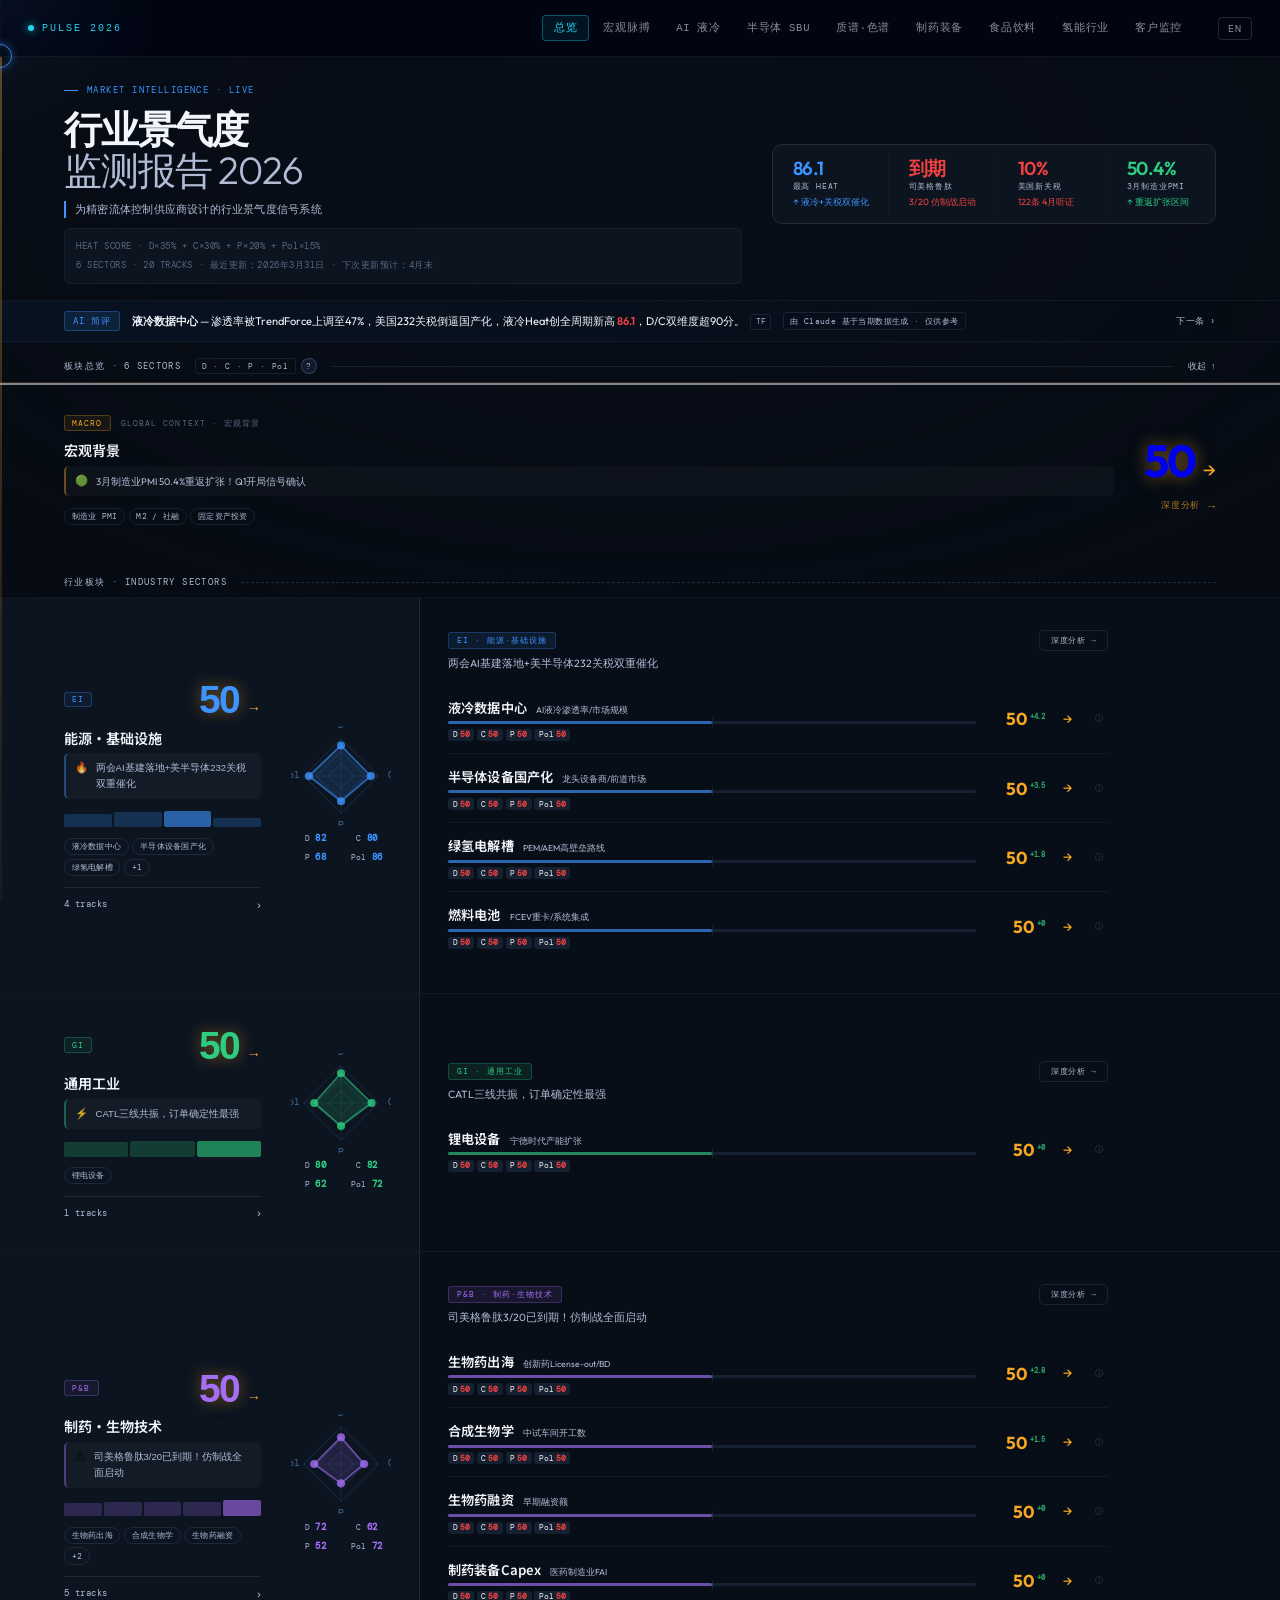
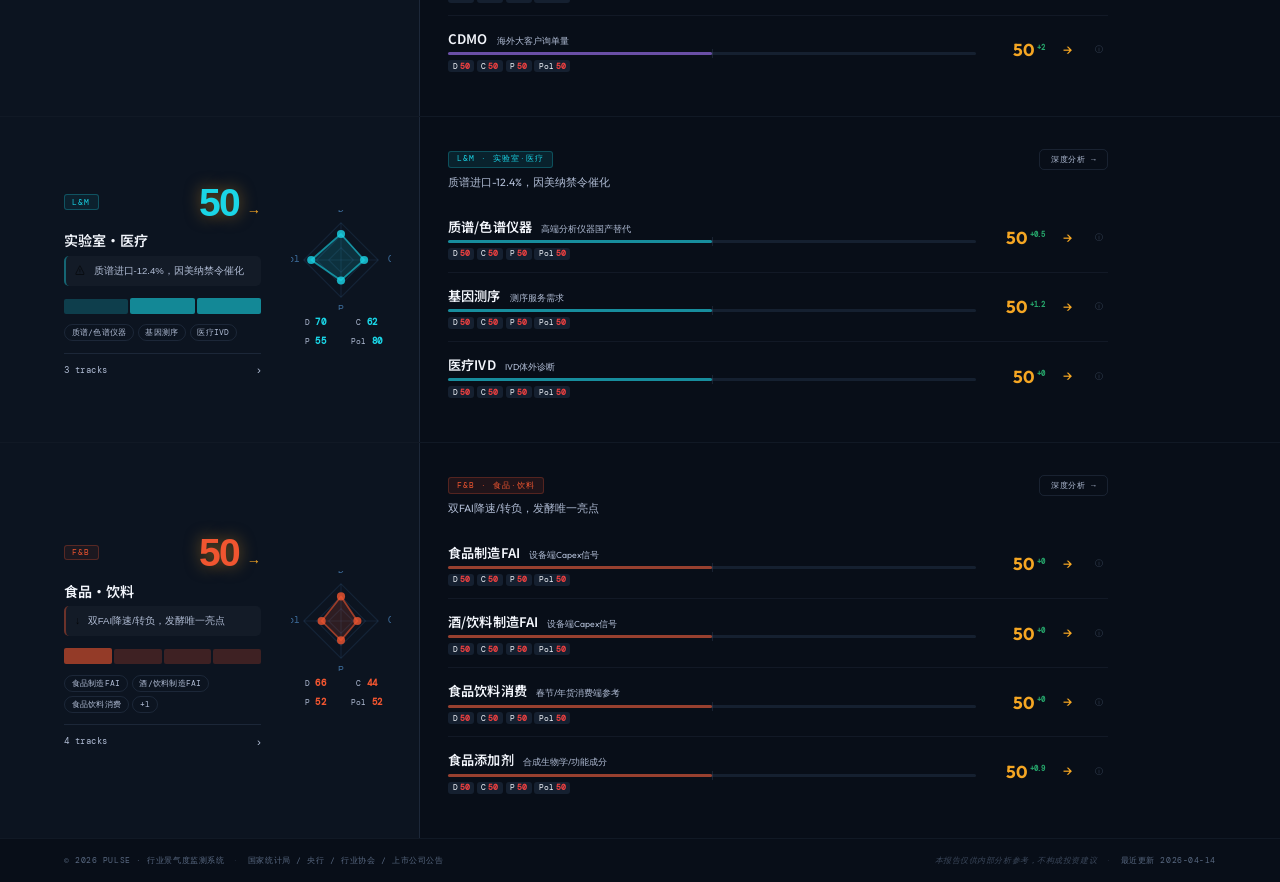
==== index.html @ afd31560 "chore: auto update PULSE 2026-04" ====
<!DOCTYPE html>
<html lang="zh-CN">
<head>
<meta charset="UTF-8">
<meta name="viewport" content="width=device-width, initial-scale=1.0">
<title>PULSE 2026 · 行业景气度监测</title>
<link rel="preconnect" href="https://fonts.googleapis.com">
<link href="https://fonts.googleapis.com/css2?family=Outfit:wght@300;400;500;600;700&family=DM+Mono:wght@300;400;500&family=Noto+Sans+SC:wght@300;400;500&display=swap" rel="stylesheet">
<style>
*,*::before,*::after{box-sizing:border-box;margin:0;padding:0}
html{font-size:15px;scroll-behavior:smooth;-webkit-font-smoothing:antialiased}


:root{
  /* spacing scale — 8px base grid */
  --space-xs:  8px;
  --space-sm:  16px;
  --space-md:  28px;
  --space-lg:  48px;
  --space-xl:  64px;
  --content-w: 1440px;
  --page-px:   64px;     /* 1. global margin: 64px left/right */
  --card-pad:  32px;     /* 3. card internal padding */
  --row-gap:   2px;      /* 2. gap between rows */
  /* backgrounds */
  --bg:#080e18;--bg2:#0c1420;--bg3:#101b2c;--bg4:#152030;--bgm:#0d1524;
  /* borders */
  --l1:rgba(160,200,255,.06);--l2:rgba(160,200,255,.11);--l3:rgba(160,200,255,.22);
  /* text */
  --t1:#f2f5fb;--t2:#b0bcd4;--t3:#586880;
  /* accent */
  --blue:#3d94ff;--bdim:rgba(61,148,255,.12);--bline:rgba(61,148,255,.32);
  /* sectors */
  --macro:#f5a623;--ei:#3d94ff;--gi:#2ecc80;--pb:#a46ef5;--lm:#1ad5e6;--fb:#f05530;
  /* status */
  --up:#2ecc80;--dn:#f04040;--fl:#f5a623;
  --hot:#f04040;--exp:#3d94ff;--neu:#f5a623;--cold:#586880;
}

body{font-family:'Outfit',sans-serif;background:var(--bg);color:var(--t1);min-height:100vh;overflow-x:hidden;padding-top:56px}
body::before{content:'';position:fixed;inset:0;pointer-events:none;z-index:0;
  background:radial-gradient(ellipse 80% 60% at 50% 20%,rgba(14,24,40,.0) 0%,rgba(5,9,16,.55) 100%)}
body::after{content:'';position:fixed;inset:0;pointer-events:none;z-index:0;
  background-image:radial-gradient(circle,rgba(160,200,255,.045) 1px,transparent 1px);
  background-size:32px 32px;
  mask-image:linear-gradient(to bottom,rgba(0,0,0,.45) 0%,transparent 55%)}

/* ── 1. TREND ARROW ANIMATIONS ── */
@keyframes pulse-up{0%,100%{text-shadow:0 0 0 rgba(40,200,122,0);transform:translateY(0)}
  50%{text-shadow:0 0 14px rgba(40,200,122,.7),0 0 28px rgba(40,200,122,.35);transform:translateY(-1.5px)}}
@keyframes pulse-dn{0%,100%{text-shadow:0 0 0 rgba(232,64,64,0)}
  50%{text-shadow:0 0 14px rgba(232,64,64,.8),0 0 28px rgba(232,64,64,.4)}}
@keyframes breathe{0%,100%{opacity:.4;box-shadow:0 0 4px var(--c)}}
.trend-up{animation:pulse-up 2.2s ease-in-out infinite}
.trend-dn{animation:pulse-dn 1.8s ease-in-out infinite}




/* ── HERO ── */
.hero{max-width:var(--content-w);margin:0 auto;padding:var(--space-md) var(--page-px) var(--space-sm);border-bottom:1px solid var(--l1);
  position:relative;z-index:1;display:flex;justify-content:space-between;align-items:center;gap:2rem;flex-wrap:wrap}
.hero>div:first-child{flex:1;min-width:280px}
.hero-eyebrow{font-family:'DM Mono',monospace;font-size:.6rem;letter-spacing:.16em;color:var(--blue);
  text-transform:uppercase;margin-bottom:.85rem;display:flex;align-items:center;gap:9px}
.hero-eyebrow::before{content:'';width:14px;height:1px;background:var(--blue)}
.hero h1{font-size:clamp(1.8rem,3vw,2.6rem);font-weight:600;letter-spacing:-.03em;line-height:1.08;margin-bottom:.65rem}
.hero h1 .dim{color:var(--t2);font-weight:300}
.hero-tagline{font-size:.72rem;color:var(--t2);letter-spacing:.02em;margin-bottom:.7rem;line-height:1.5;border-left:2px solid var(--blue);padding-left:.6rem}
.hero-meta{font-family:'DM Mono',monospace;font-size:.62rem;color:var(--t3);letter-spacing:.06em;line-height:2;
  padding:.55rem .75rem;background:var(--bg2);border:1px solid var(--l1);border-radius:6px;margin-top:.3rem}

/* ── KPI ── */
.kpis{display:flex;gap:1px;background:var(--l1);border:1px solid var(--l2);border-radius:10px;overflow:hidden;flex-shrink:0;align-self:center}
.kpi{padding:.95rem 1.3rem;background:var(--bg2);display:flex;flex-direction:column;gap:.22rem;min-width:108px;transition:background .18s}
.kpi:hover{background:var(--bg3)}
.kpi-v{font-size:1.25rem;font-weight:600;line-height:1;letter-spacing:-.02em}
.kpi-l{font-family:'DM Mono',monospace;font-size:.54rem;letter-spacing:.1em;text-transform:uppercase;color:var(--t2)}
.kpi-d{font-size:.6rem}
.up{color:var(--up)}.dn{color:var(--dn)}.fl{color:var(--fl)}
.hot{color:var(--hot)}.exp{color:var(--exp)}.neu{color:var(--neu)}.cold{color:var(--cold)}

/* Heat number glow – numbers jump off the background */
.bheat.hot,.m-ht.hot{text-shadow:0 0 20px rgba(240,64,64,.6),0 0 40px rgba(240,64,64,.25)}
.bheat.exp,.m-ht.exp{text-shadow:0 0 20px rgba(61,148,255,.6),0 0 40px rgba(61,148,255,.25)}
.bheat.neu,.m-ht.neu{text-shadow:0 0 16px rgba(245,166,35,.5)}
.bheat.cold{text-shadow:none}

/* ── AI BANNER ── */
.ai-banner{max-width:var(--content-w);margin:0 auto;padding:10px var(--page-px);border-bottom:1px solid var(--l1);
  position:relative;z-index:1;display:flex;align-items:center;gap:12px;
  background:linear-gradient(90deg,rgba(45,139,255,.05),transparent)}
.ai-badge{font-family:'DM Mono',monospace;font-size:.58rem;letter-spacing:.1em;text-transform:uppercase;
  padding:.18rem .56rem;border-radius:3px;background:var(--bdim);color:var(--blue);
  border:1px solid var(--bline);white-space:nowrap;flex-shrink:0}
.ai-text{font-size:.74rem;color:var(--t1);line-height:1.7;transition:opacity .35s}
.ai-text strong{color:var(--t1);font-weight:600}
.ai-src{display:inline-flex;font-family:'DM Mono',monospace;font-size:.5rem;color:var(--t2);
  border:1px solid var(--l2);border-radius:3px;padding:.04rem .3rem;margin-left:5px;
  cursor:default;vertical-align:middle;position:relative}
.ai-src:hover::after{content:attr(data-src);position:absolute;bottom:calc(100% + 5px);left:0;
  background:var(--bg4);border:1px solid var(--l2);border-radius:5px;padding:.35rem .55rem;
  font-size:.58rem;color:var(--t2);white-space:nowrap;z-index:20;box-shadow:0 8px 24px rgba(0,0,0,.5)}
.ai-next{margin-left:auto;flex-shrink:0;font-family:'DM Mono',monospace;font-size:.58rem;
  color:var(--t2);background:none;border:none;cursor:pointer;letter-spacing:.06em;text-transform:uppercase;transition:color .15s}
.ai-next:hover{color:var(--t1)}

/* ── SECTION HDR ── */
.shdr{max-width:var(--content-w);margin:0 auto;padding:var(--space-sm) var(--page-px) var(--space-xs);display:flex;align-items:center;gap:14px;position:relative;z-index:1}
.slabel{font-family:'DM Mono',monospace;font-size:.62rem;letter-spacing:.14em;text-transform:uppercase;color:var(--t2);white-space:nowrap}
.sline{flex:1;height:1px;background:var(--l2)}
.scollapse{font-family:'DM Mono',monospace;font-size:.6rem;color:var(--t2);cursor:pointer;white-space:nowrap;background:none;border:none;transition:color .15s}
.scollapse:hover{color:var(--t1)}

/* ── MACRO ENTRY CARD ── */
.macro-entry{
  display:block;
  text-decoration:none;
  position:relative;
  max-width:var(--content-w);
  margin:0 auto;
  border-top:1px solid rgba(240,160,48,.18);
  overflow:hidden;
  transition:background .2s;
}
.macro-entry:hover{background:rgba(245,166,35,.04)}
.macro-entry:hover .macro-entry-arrow{transform:translateX(4px)}

.macro-entry-inner{
  display:flex;
  align-items:center;
  justify-content:space-between;
  gap:2rem;
  padding:var(--card-pad) var(--page-px);
}

.macro-entry-left{flex:1;min-width:0}

.macro-entry-right{
  display:flex;flex-direction:column;align-items:flex-end;gap:1rem;
  flex-shrink:0;
}

.macro-entry-score{
  display:flex;align-items:baseline;gap:.5rem;
}

.macro-entry-cta{
  display:flex;align-items:center;gap:.5rem;
  font-family:'DM Mono',monospace;font-size:.6rem;letter-spacing:.1em;
  text-transform:uppercase;color:rgba(245,166,35,.7);
}
.macro-entry-arrow{
  font-size:.8rem;transition:transform .2s;
}
.macro-zone::before{content:'MACRO · GLOBAL CONTEXT';position:absolute;top:0;left:0;
  font-family:'DM Mono',monospace;font-size:.44rem;letter-spacing:.22em;color:var(--t3);
  padding:.28rem .7rem;background:rgba(240,160,48,.06);border-right:1px solid rgba(240,160,48,.15);
  border-bottom:1px solid rgba(240,160,48,.15);border-bottom-right-radius:5px;z-index:2;text-transform:uppercase}
.macro-zone::after{content:'';position:absolute;top:0;left:0;bottom:0;width:2px;
  background:linear-gradient(to bottom,rgba(240,160,48,.4),rgba(240,160,48,.05));z-index:2}

/* sector-row inside macro-zone uses orange tint for divider */
.macro-zone .sector-row{border-top:none}

.zone-divider{max-width:var(--content-w);margin:0 auto;padding:var(--space-xs) var(--page-px);display:flex;align-items:center;gap:14px;position:relative;z-index:1}
.zone-label{font-family:'DM Mono',monospace;font-size:.58rem;letter-spacing:.16em;text-transform:uppercase;color:var(--t2);white-space:nowrap}
.zone-dash{flex:1;border-top:1px dashed rgba(100,180,255,.2)}

/* ── BCARD ── */
.bcard{background:var(--bg2);padding:1.5rem 1.6rem 1.3rem;cursor:pointer;border:none;text-align:left;width:100%;
  position:relative;overflow:hidden;transition:background .2s}
.bcard:hover{background:var(--bg3)}.bcard.on{background:var(--bg3)}
.bcard-bar{position:absolute;top:0;left:0;right:0;height:1.5px;background:var(--c,#fff);
  transform:scaleX(0);transform-origin:left;transition:transform .38s cubic-bezier(.16,1,.3,1);opacity:.65}
.bcard:hover .bcard-bar,.bcard.on .bcard-bar{transform:scaleX(1)}

/* MACRO card full-width layout */
/* ── GRID ── */
.bgrid-5{display:grid;grid-template-columns:1fr;gap:2px;background:var(--bg)}
@media(max-width:580px){.sector-rows,.macro-zone{display:none}}

/* regular card – horizontal for vertical list */
.bcard-body{display:grid;grid-template-columns:1fr auto;gap:2rem;align-items:center}
.bcard-left{min-width:0}
.bcard-right{flex-shrink:0;display:flex;flex-direction:column;align-items:center;gap:4px}

.bcard-top{display:flex;align-items:center;gap:1rem;margin-bottom:.65rem}
.bbadge{font-family:'DM Mono',monospace;font-size:.5rem;letter-spacing:.14em;text-transform:uppercase;
  padding:.16rem .48rem;border-radius:3px;color:var(--c);
  border:1px solid color-mix(in srgb,var(--c) 28%,transparent);background:color-mix(in srgb,var(--c) 7%,transparent)}
.bheat-wrap{display:flex;align-items:baseline;gap:.5rem;margin-left:auto}
.bheat{font-size:2.6rem;font-weight:700;letter-spacing:-.04em;line-height:1;color:var(--c)}
.btrend{font-size:1.1rem;line-height:1;display:inline-block}

.bname{font-family:"Noto Sans SC",sans-serif;font-size:.94rem;font-weight:600;margin-bottom:.32rem;line-height:1.4;color:var(--t1)}

/* ── 3. INSIGHT PHRASE ── */
.bsum{font-size:.64rem;line-height:1.7;margin-bottom:.8rem;
  display:flex;align-items:flex-start;gap:.5rem;
  background:rgba(255,255,255,.03);border-radius:5px;
  padding:.45rem .6rem;border-left:2px solid color-mix(in srgb,var(--c) 40%,transparent)}
.bsum-icon{font-size:.7rem;flex-shrink:0;line-height:1.5;opacity:.8}
.bsum-text{color:var(--t2);flex:1}
.bsum-text em{font-style:normal;color:var(--t1);font-weight:500}

/* ── 4. SPARKLINE with breathe ── */
.bspark{display:flex;align-items:flex-end;gap:2px;height:16px;margin-bottom:.7rem}
.bbar{flex:1;border-radius:2px;min-height:3px;background:color-mix(in srgb,var(--c) 22%,transparent);transition:background .2s}
.bcard:hover .bbar,.bcard.on .bbar{background:color-mix(in srgb,var(--c) 36%,transparent)}
.bbar.pk{background:color-mix(in srgb,var(--c) 60%,transparent)!important}
.bbar.breathe{animation:breathe 2s ease-in-out infinite}

.btags{display:flex;flex-wrap:wrap;gap:.25rem;margin-bottom:.75rem}
.btag{font-family:'DM Mono',monospace;font-size:.56rem;padding:.14rem .44rem;
  border:1px solid var(--l2);border-radius:100px;color:var(--t2);letter-spacing:.03em;transition:all .15s}
.bcard:hover .btag,.bcard.on .btag{border-color:color-mix(in srgb,var(--c) 35%,transparent);color:var(--t1)}
.bfoot{display:flex;justify-content:space-between;align-items:center;padding-top:.65rem;border-top:1px solid var(--l2)}
.bcount{font-family:'DM Mono',monospace;font-size:.6rem;color:var(--t2);letter-spacing:.05em}
.bchev{font-size:.78rem;color:var(--t2);transition:all .22s}
.bcard:hover .bchev{color:var(--c);transform:translateX(3px)}.bcard.on .bchev{color:var(--c);transform:rotate(90deg)}

/* ── RADAR ── */
.radar-wrap{width:100px;height:100px;flex-shrink:0;position:relative}
.radar-labels{display:grid;grid-template-columns:1fr 1fr;gap:3px;width:100px}
.radar-lbl{font-family:'DM Mono',monospace;font-size:.56rem;text-align:center;color:var(--t2);letter-spacing:.03em;padding:.14rem 0;transition:color .15s}
.radar-lbl span{color:var(--c);font-weight:600;font-size:.6rem}
/* 2. hover tooltip */
.radar-tip{position:absolute;top:50%;left:50%;transform:translate(-50%,-50%);
  text-align:center;pointer-events:none;opacity:0;transition:opacity .15s;z-index:10}
.radar-tip-val{font-family:'DM Mono',monospace;font-size:.95rem;font-weight:600;line-height:1;color:var(--t1)}
.radar-tip-lbl{font-family:'DM Mono',monospace;font-size:.44rem;letter-spacing:.1em;color:var(--t3);margin-top:.1rem;text-transform:uppercase}
.radar-tip-rank{font-size:.44rem;color:var(--t3);margin-top:.08rem}

/* ── PER-ROW LAYOUT ── */
.sector-rows{
  position:relative;z-index:1;
  border-top:1px solid var(--l1);
}

.sector-row{
  display:grid;
  grid-template-columns:420px 1fr;
  border-bottom:1px solid var(--l1);
  max-width:var(--content-w);
  margin:0 auto;
}
.sector-row:last-child{border-bottom:none}

/* left: the board card */
.sr-card{
  border-right:1px solid var(--l2);
  background:var(--bg2);
  transition:background .2s;
}
.sr-card:hover{background:var(--bg3)}
.sr-card .bcard{height:100%;background:transparent;padding:var(--card-pad) var(--space-md) var(--card-pad) var(--page-px)}

/* right: track list, always visible */
.sr-tracks{
  background:var(--bg);
  padding:var(--card-pad) var(--page-px) var(--card-pad) var(--space-md);
  display:flex;
  flex-direction:column;
  justify-content:center;
}
.sr-tracks-inner{
  max-width:660px;
}

/* header */
.tp-hdr{display:flex;align-items:center;gap:10px;margin-bottom:.35rem}
.tp-badge{font-family:'DM Mono',monospace;font-size:.5rem;letter-spacing:.14em;
  text-transform:uppercase;padding:.18rem .52rem;border-radius:3px}
.tp-link{margin-left:auto;font-family:'DM Mono',monospace;font-size:.53rem;
  letter-spacing:.08em;text-transform:uppercase;text-decoration:none;
  padding:.26rem .7rem;border-radius:5px;border:1px solid var(--l2);
  color:var(--t2);transition:all .18s;white-space:nowrap}
.tp-link:hover{border-color:var(--bline);color:var(--blue);background:var(--bdim)}
.tp-title{font-size:.7rem;color:var(--t2);margin-bottom:.85rem;line-height:1.5}

/* track rows — balanced spacing */
.trows{display:flex;flex-direction:column}

.trow{
  display:grid;
  grid-template-columns:1fr 56px 22px 18px;
  align-items:center;
  gap:.8rem;
  padding:.8rem 0;          /* 2. more vertical breathing room */
  border-bottom:1px solid var(--l1);
  cursor:pointer;
  transition:all .15s;
}
.trow:last-child{border-bottom:none}
.trow:hover{background:rgba(255,255,255,.04);
  padding-left:.6rem;padding-right:.6rem;margin:0 -.6rem;border-radius:5px}

/* name line — 4. line-height */
.tr-name-row{display:flex;align-items:baseline;gap:.6rem;margin-bottom:.22rem}
.tr-n{font-family:'Noto Sans SC',sans-serif;font-size:.88rem;font-weight:600;
  color:var(--t1);line-height:1.6;letter-spacing:.01em}
.tr-s{font-size:.58rem;color:var(--t2);line-height:1.6}

/* bar */
.tr-bw{position:relative;height:3px;background:var(--bg4);border-radius:2px;margin-bottom:.32rem;margin-top:.1rem}
.tr-b50{position:absolute;left:50%;top:-3px;bottom:-3px;width:1px;background:var(--l2)}
.tr-b{height:100%;border-radius:2px;transition:width .6s cubic-bezier(.16,1,.3,1)}

/* 5. score chips — higher contrast */
.tr-scs{display:flex;gap:.18rem}
.tr-sc{font-family:'DM Mono',monospace;font-size:.5rem;padding:.1rem .3rem;
  border-radius:3px;background:var(--bg4);display:inline-flex;gap:.14rem}
.tr-sc b{font-weight:700;color:rgba(255,255,255,.85)}  /* boosted from dim to 85% white */
.h b{color:var(--up)}.m b{color:var(--fl)}.l b{color:var(--dn)}

.tr-hv{font-size:1.15rem;font-weight:700;letter-spacing:-.03em;text-align:right}
.tr-tr{font-size:.88rem;text-align:center}

.src-inline{display:inline-flex;font-family:'DM Mono',monospace;font-size:.45rem;color:var(--t3);
  border:1px solid var(--l1);border-radius:3px;padding:.04rem .28rem;margin-left:4px;
  cursor:default;vertical-align:middle}

@media(max-width:900px){
  .sector-row{grid-template-columns:1fr}
  .sr-tracks{border-top:1px solid var(--l2)}
}
@media(max-width:580px){.sector-rows,.macro-zone .sector-row{display:none}}

/* ── MODAL ── */
.overlay{position:fixed;inset:0;z-index:2000;background:rgba(4,10,20,.82);backdrop-filter:blur(14px);
  display:flex;align-items:center;justify-content:center;padding:1.5rem;opacity:0;pointer-events:none;transition:opacity .22s}
.overlay.open{opacity:1;pointer-events:all}
.modal{background:var(--bgm);width:100%;max-width:640px;max-height:88vh;overflow-y:auto;
  border:1px solid var(--l2);border-radius:14px;box-shadow:0 40px 110px rgba(0,0,0,.7);
  transform:translateY(16px) scale(.98);transition:transform .25s cubic-bezier(.16,1,.3,1);position:relative}
.overlay.open .modal{transform:none}
.modal::-webkit-scrollbar{width:4px}.modal::-webkit-scrollbar-thumb{background:var(--l2);border-radius:2px}
.m-acc{height:2px;border-radius:14px 14px 0 0}
.m-hd{padding:1.5rem 1.7rem 1.2rem;display:flex;justify-content:space-between;align-items:flex-start;border-bottom:1px solid var(--l1)}
.mhl{flex:1}
.m-bg{font-family:'DM Mono',monospace;font-size:.5rem;letter-spacing:.14em;text-transform:uppercase;margin-bottom:.35rem;display:inline-block;padding:.14rem .44rem;border-radius:3px}
.m-tt{font-size:1.2rem;font-weight:600;letter-spacing:-.02em;margin-bottom:.18rem}
.m-sb{font-size:.6rem;color:var(--t3)}
.mhr{text-align:right;flex-shrink:0;padding-left:1rem}
.m-ht{font-size:2.6rem;font-weight:700;letter-spacing:-.04em;line-height:1}
.m-tr{font-size:1rem;margin-top:.05rem}
.mcl{position:absolute;top:1rem;right:1rem;width:26px;height:26px;border-radius:50%;display:flex;align-items:center;justify-content:center;cursor:pointer;color:var(--t3);background:var(--bg4);border:1px solid var(--l2);font-size:.7rem;transition:all .15s}
.mcl:hover{color:var(--t1);border-color:var(--l3)}
.mbody{padding:1.5rem 1.7rem}
.m-scs{display:grid;grid-template-columns:repeat(4,1fr);gap:1px;background:var(--l1);border:1px solid var(--l2);border-radius:9px;overflow:hidden;margin-bottom:1.4rem}
.msc{background:var(--bg4);padding:.78rem .88rem;display:flex;flex-direction:column;gap:.18rem}
.msc-l{font-family:'DM Mono',monospace;font-size:.46rem;letter-spacing:.13em;text-transform:uppercase;color:var(--t3)}
.msc-v{font-size:1.45rem;font-weight:700;letter-spacing:-.03em;line-height:1}
.msc-w{font-family:'DM Mono',monospace;font-size:.46rem;color:var(--t3)}
.msc-b{height:2px;background:var(--l1);border-radius:1px;margin-top:.24rem}
.msc-f{height:100%;border-radius:1px}
.msec{margin-bottom:1.2rem}
.msecl{font-family:'DM Mono',monospace;font-size:.49rem;letter-spacing:.16em;text-transform:uppercase;color:var(--t3);margin-bottom:.52rem;display:flex;align-items:center;gap:.6rem}
.msecl::after{content:'';flex:1;height:1px;background:var(--l1)}
.mdl{display:flex;flex-direction:column;gap:.36rem}
.mdi{font-size:.64rem;color:var(--t2);line-height:1.72;display:flex;gap:.48rem}
.mdi::before{content:'—';color:var(--t3);flex-shrink:0}
.mtw{font-family:'Noto Sans SC',sans-serif;font-size:.72rem;font-weight:400;line-height:1.95;color:var(--t2)}
.msrcs{display:flex;flex-wrap:wrap;gap:.26rem}
.mstag{font-family:'DM Mono',monospace;font-size:.5rem;padding:.11rem .4rem;background:var(--bg);border:1px solid var(--l1);border-radius:100px;color:var(--t3)}
.mact{background:var(--bg4);border:1px solid var(--l2);border-radius:8px;padding:.88rem 1.1rem;display:flex;gap:.82rem;align-items:flex-start;margin-top:1.2rem}
.mact-l{font-family:'DM Mono',monospace;font-size:.48rem;letter-spacing:.14em;text-transform:uppercase;color:var(--t3);flex-shrink:0;padding-top:.13rem}
.mact-t{font-family:'Noto Sans SC',sans-serif;font-size:.75rem;font-weight:500;color:var(--t1)}

/* ── SOURCE PANEL ── */
.spanel{position:fixed;right:0;top:52px;bottom:0;width:310px;z-index:900;
  background:rgba(7,16,26,.97);border-left:1px solid var(--l2);
  transform:translateX(100%);transition:transform .3s cubic-bezier(.16,1,.3,1);overflow-y:auto;backdrop-filter:blur(18px)}
.spanel.open{transform:none}
.spanel::-webkit-scrollbar{width:3px}.spanel::-webkit-scrollbar-thumb{background:var(--l2)}
.sphd{padding:1.2rem 1.5rem;border-bottom:1px solid var(--l1);position:sticky;top:0;background:rgba(7,16,26,.97)}
.spttl{font-size:.88rem;font-weight:600;margin-bottom:.18rem}
.spsub{font-family:'DM Mono',monospace;font-size:.54rem;color:var(--t3);letter-spacing:.08em}
.spcl{position:absolute;top:.9rem;right:.9rem;width:25px;height:25px;border-radius:50%;display:flex;align-items:center;justify-content:center;cursor:pointer;background:var(--bg4);border:1px solid var(--l2);font-size:.66rem;color:var(--t3);transition:all .15s}
.spcl:hover{color:var(--t1)}
.spitems{padding:.85rem 1.5rem}
.spit{padding:.78rem 0;border-bottom:1px solid var(--l1)}.spit:last-child{border-bottom:none}
.spn{font-size:.7rem;font-weight:500;margin-bottom:.25rem}
.spd{font-size:.58rem;color:var(--t3);line-height:1.65;margin-bottom:.36rem}
.sptags{display:flex;flex-wrap:wrap;gap:.22rem}
.sptag{font-family:'DM Mono',monospace;font-size:.48rem;padding:.1rem .34rem;background:var(--bg4);border:1px solid var(--l1);border-radius:100px;color:var(--t3)}

footer{border-top:1px solid var(--l1);padding:var(--space-sm) var(--page-px);display:flex;justify-content:space-between;align-items:center;flex-wrap:wrap;gap:.5rem;
  font-family:'DM Mono',monospace;font-size:.53rem;color:var(--t3);letter-spacing:.07em;
  max-width:var(--content-w);margin:0 auto;position:relative;z-index:1}
.footer-left{display:flex;align-items:center;gap:.6rem;flex-wrap:wrap}
.footer-right{display:flex;align-items:center;gap:.6rem;flex-wrap:wrap}
.footer-divider{opacity:.4}
.footer-disclaimer{color:var(--t3);opacity:.65;font-style:italic}

/* Track delta (MoM change) */
.tr-delta{font-size:.45rem;font-family:'DM Mono',monospace;margin-left:.25rem;opacity:.8;vertical-align:super}
.tr-delta.up{color:var(--up)}.tr-delta.dn{color:var(--dn)}

/* ── NEW ADDITIONS ── */
/* Hero tagline */
/* hero-tagline defined in hero block above */

/* AI gen note */
.ai-gen-note{font-family:'DM Mono',monospace;font-size:.52rem;color:var(--t2);letter-spacing:.05em;white-space:nowrap;padding:.14rem .4rem;border:1px solid var(--l2);border-radius:3px;flex-shrink:0}

/* Heat formula tooltip */
.heat-formula-tip{position:relative;display:flex;align-items:center;gap:.3rem;cursor:help;flex-shrink:0}
.formula-badge{font-family:'DM Mono',monospace;font-size:.54rem;letter-spacing:.1em;color:var(--t2);border:1px solid var(--l2);border-radius:3px;padding:.1rem .4rem}
.formula-hint{width:16px;height:16px;border-radius:50%;background:var(--bg3);border:1px solid var(--l3);display:flex;align-items:center;justify-content:center;font-size:.52rem;color:var(--t2);font-family:'DM Mono',monospace}
.heat-formula-tip::after{content:'D = 需求景气度 Demand (×35%)\\A C = 资本开支/产能 Capex (×30%)\\A P = 价格信号 Price (×20%)\\A Pol = 政策支持 Policy (×15%)';
  position:absolute;top:calc(100% + 6px);left:0;white-space:pre;
  background:var(--bg4);border:1px solid var(--l2);border-radius:7px;padding:.55rem .75rem;
  font-family:'DM Mono',monospace;font-size:.52rem;color:var(--t2);line-height:1.9;
  z-index:50;box-shadow:0 8px 28px rgba(0,0,0,.55);pointer-events:none;
  opacity:0;transform:translateY(-4px);transition:opacity .15s,transform .15s}
.heat-formula-tip:hover::after{opacity:1;transform:none}

/* Track source icon */
.tr-src-ico{position:relative;font-family:'DM Mono',monospace;font-size:.52rem;color:var(--t3);cursor:help;text-align:center;opacity:.6;transition:opacity .15s}
.tr-src-ico:hover{opacity:1}
.tr-src-tip{position:absolute;right:0;top:calc(100% + 4px);white-space:nowrap;
  background:var(--bg4);border:1px solid var(--l2);border-radius:5px;padding:.3rem .55rem;
  font-family:'DM Mono',monospace;font-size:.48rem;color:var(--t2);
  z-index:30;box-shadow:0 6px 20px rgba(0,0,0,.5);
  opacity:0;pointer-events:none;transform:translateY(-3px);transition:opacity .15s,transform .15s}
.tr-src-ico:hover .tr-src-tip{opacity:1;transform:none}

@keyframes rise{from{opacity:0;transform:translateY(10px)}to{opacity:1;transform:none}}
.rise{animation:rise .46s cubic-bezier(.16,1,.3,1) both}
::-webkit-scrollbar{width:5px}::-webkit-scrollbar-track{background:transparent}
::-webkit-scrollbar-thumb{background:var(--l2);border-radius:3px}
/* ═══ NAV — unified semiconductor style ═══ */
#site-nav {
  position: fixed; top: 0; left: 0; right: 0; z-index: 10000;
  background: rgba(2,5,18,.94);
  backdrop-filter: blur(24px) saturate(160%);
  -webkit-backdrop-filter: blur(24px) saturate(160%);
  border-bottom: 1px solid rgba(255,255,255,.06);
}
.nav-inner {
  max-width: 1400px; margin: 0 auto;
  padding: 0 28px;
  display: flex; align-items: center; height: 56px;
  gap: 16px;
}
.nav-brand {
  font-family: var(--mono, 'IBM Plex Mono', monospace); font-size: 10px; letter-spacing: .2em;
  color: var(--nav-accent, #22d3ee); flex-shrink: 0;
  display: flex; align-items: center; gap: 8px;
}
.nav-brand::before {
  content: ''; width: 6px; height: 6px; border-radius: 50%;
  background: var(--nav-accent, #22d3ee);
  box-shadow: 0 0 8px var(--nav-accent, #22d3ee);
  animation: dotPulse 2.2s ease-in-out infinite;
}
@keyframes dotPulse { 0%,100%{box-shadow:0 0 0 0 rgba(34,211,238,.55)} 50%{box-shadow:0 0 0 5px rgba(34,211,238,0)} }
.nav-links { display: flex; gap: 2px; margin-left: auto; flex-wrap: wrap; }
.nav-link {
  padding: 5px 11px;
  font-size: 10.5px; font-family: var(--mono, 'IBM Plex Mono', monospace); letter-spacing: .07em;
  color: rgba(255,255,255,.55); text-decoration: none;
  border: 1px solid transparent; border-radius: 4px;
  transition: all .2s ease; white-space: nowrap;
}
.nav-link:hover { color: rgba(255,255,255,.95); border-color: rgba(255,255,255,.1); background: rgba(255,255,255,.04); }
.nav-link.active { color: var(--nav-accent, #22d3ee); border-color: rgba(34,211,238,.35); background: rgba(34,211,238,.08); }
#nav-progress {
  position: absolute; bottom: 0; left: 0; height: 1px;
  background: linear-gradient(90deg, var(--nav-accent, #22d3ee), transparent);
  width: 0; transition: width .1s linear;}
#lang-toggle {
  flex-shrink: 0; margin-left: 8px;
  font-family: 'DM Mono', monospace; font-size: 10px; letter-spacing: .1em;
  color: rgba(255,255,255,.55); background: none;
  border: 1px solid rgba(255,255,255,.14); border-radius: 4px;
  padding: 4px 9px; cursor: pointer; transition: all .2s; white-space: nowrap;
}
#lang-toggle:hover { color: var(--nav-accent, #22d3ee); border-color: rgba(34,211,238,.4); background: rgba(34,211,238,.07); }
#cursor-glow{position:fixed;pointer-events:none;z-index:99999;width:320px;height:320px;border-radius:50%;transform:translate(-50%,-50%);background:radial-gradient(circle,rgba(61,148,255,.07) 0%,rgba(61,148,255,.03) 30%,transparent 70%);transition:opacity .3s ease;mix-blend-mode:screen}
#cursor-dot{position:fixed;pointer-events:none;z-index:100000;width:24px;height:24px;border-radius:50%;background:transparent;border:1.5px solid rgba(61,148,255,.85);transform:translate(-50%,-50%);box-shadow:0 0 8px rgba(61,148,255,.45),inset 0 0 6px rgba(61,148,255,.2);transition:width .2s ease,height .2s ease,border-color .2s,box-shadow .2s}
body:has(a:hover) #cursor-dot,body:has(button:hover) #cursor-dot,body:has([onclick]:hover) #cursor-dot{width:36px;height:36px;border-color:rgba(255,215,0,.9);box-shadow:0 0 16px rgba(255,215,0,.4),inset 0 0 10px rgba(255,215,0,.08)}
@media(pointer:coarse){#cursor-glow,#cursor-dot{display:none}}

</style>
</head>
<body>
<div id="cursor-glow"></div>
<div id="cursor-dot"></div>

<!-- NAV -->
<nav id="site-nav">
  <div class="nav-inner">
    <div class="nav-brand">PULSE 2026</div>
    <div class="nav-links">
      <a href="index.html" class="nav-link active" data-i18n="nav.overview">总览</a>
      <a href="macro.html" class="nav-link" data-i18n="nav.macro">宏观脉搏</a>
      <a href="liquid.html" class="nav-link" data-i18n="nav.liquid">AI 液冷</a>
      <a href="semiconductor.html" class="nav-link" data-i18n="nav.semi">半导体 SBU</a>
      <a href="mscc.html" class="nav-link" data-i18n="nav.mscc">质谱·色谱</a>
      <a href="pharma.html" class="nav-link" data-i18n="nav.pharma">制药装备</a>
      <a href="food.html" class="nav-link" data-i18n="nav.food">食品饮料</a>
      <a href="hydrogen.html" class="nav-link" data-i18n="nav.hydrogen">氢能行业</a>
      <a href="customers.html" class="nav-link" data-i18n="nav.customers">客户监控</a>
    </div>
    <button id="lang-toggle" onclick="toggleLang()">EN</button>
    <div id="nav-progress"></div>
  </div>
</nav>


<div class="hero rise">
  <div>
    <div class="hero-eyebrow">MARKET INTELLIGENCE · LIVE</div>
    <h1 data-i18n="hero.title">行业景气度<br><span class="dim">监测报告 2026</span></h1>
    <div class="hero-tagline" data-i18n="hero.tagline">为精密流体控制供应商设计的行业景气度信号系统</div>
    <div class="hero-meta" data-i18n="hero.meta">HEAT SCORE · D×35% + C×30% + P×20% + Pol×15%<br>6 SECTORS · 20 TRACKS · 最近更新：2026年3月31日 · 下次更新预计：4月末</div>
  </div>
  <div class="kpis" id="hkpis"></div>
</div>

<div class="ai-banner rise" style="animation-delay:.06s">
  <span class="ai-badge" data-i18n="ai.badge">AI 简评</span>
  <div class="ai-text" id="ai-text"></div>
  <span class="ai-gen-note" data-i18n="ai.note">由 Claude 基于当期数据生成 · 仅供参考</span>
  <button class="ai-next" onclick="nextInsight()" data-i18n="ai.next">下一条 ›</button>
</div>

<div class="shdr">
  <span class="slabel" data-i18n="shdr.label">板块总览 · 6 Sectors</span>
  <div class="heat-formula-tip" title="D=需求景气度 Demand · C=资本开支/产能 Capex · P=价格信号 Price · Pol=政策支持 Policy">
    <span class="formula-badge">D · C · P · Pol</span>
    <span class="formula-hint">?</span>
  </div>
  <div class="sline"></div>
  <button class="scollapse" onclick="collapseAll()" data-i18n="shdr.collapse">收起 ↑</button>
</div>

<!-- 5. MACRO special zone -->
<div class="macro-zone" id="macro-zone"></div>

<!-- zone divider -->
<div class="zone-divider">
  <span class="zone-label" data-i18n="zone.industry">行业板块 · Industry Sectors</span>
  <div class="zone-dash"></div>
</div>

<div class="sector-rows" id="sector-rows"></div>

<div class="overlay" id="overlay" onclick="maybeClose(event)">
  <div class="modal">
    <button class="mcl" onclick="closeModal()">✕</button>
    <div class="m-acc" id="macc"></div>
    <div class="m-hd">
      <div class="mhl">
        <div class="m-bg" id="mbg"></div>
        <div class="m-tt" id="mtt"></div>
        <div class="m-sb" id="msb"></div>
      </div>
      <div class="mhr">
        <div class="m-ht" id="mht"></div>
        <div class="m-tr" id="mtr"></div>
      </div>
    </div>
    <div class="mbody">
      <div class="m-scs" id="mscs"></div>
      <div class="msec"><div class="msecl" data-i18n="modal.data">核心数据</div><div class="mdl" id="mdl"></div></div>
      <div class="msec"><div class="msecl" data-i18n="modal.findings">关键结论</div><p class="mtw" id="mtw"></p></div>
      <div class="msec"><div class="msecl" data-i18n="modal.sources">数据来源</div><div class="msrcs" id="msrcs"></div></div>
      <div class="mact"><span class="mact-l" data-i18n="modal.action">行动</span><span class="mact-t" id="mact"></span></div>
    </div>
  </div>
</div>

<div class="spanel" id="spanel">
  <div class="sphd">
    <div class="spttl" data-i18n="src.title">数据溯源</div>
    <div class="spsub" data-i18n="src.sub">Data Provenance · 8 核心来源</div>
    <div class="spcl" onclick="toggleSrc()">✕</div>
  </div>
  <div class="spitems" id="spitems"></div>
</div>

<footer>
  <div class="footer-left">
    <span data-i18n="footer.copy">© 2026 PULSE · 行业景气度监测系统</span>
    <span class="footer-divider">·</span>
    <span data-i18n="footer.sources">国家统计局 / 央行 / 行业协会 / 上市公司公告</span>
  </div>
  <div class="footer-right">
    <span class="footer-disclaimer" data-i18n="footer.disclaimer">本报告仅供内部分析参考，不构成投资建议</span>
    <span class="footer-divider">·</span>
    <span data-i18n="footer.updated">最近更新 2026-04-14</span>
  </div>
</footer>

<script>
const CV={Macro:'--macro',EI:'--ei',GI:'--gi','P&B':'--pb','L&M':'--lm','F&B':'--fb'};
const cc=b=>`var(${CV[b]})`;
// All sector ranks by heat for radar tooltip
const HEAT_RANK={};

const BM={
  Macro:{n:'宏观背景',    heat:50.0,tr:'fl', D:50,C:44,P:56,Pol:62,
    sum:'3月制造业PMI 50.4%重返扩张！Q1开局信号确认',
    sumAlert:'🟢',href:'macro.html',tracks:['m1','m2','m3'],sparks:[48,50,53],hotIdx:2,
    insight:'<strong>宏观背景</strong> — 3月制造业PMI 50.4%，重返扩张区间；生产52.6%、新订单51.8%，中小企业同步改善。FAI+1.8%转正叠加PMI确认，Q1开局信号转强。<span class="ai-src" data-src="国家统计局 · 2026-03-31">NSB</span>'},
  EI:{n:'能源·基础设施',  heat:50.0,tr:'fl', D:82,C:80,P:68,Pol:86,
    sum:'两会AI基建落地+美半导体232关税双重催化',
    sumAlert:'🔥',href:'hydrogen.html',tracks:['e1','e2','e3','e4'],sparks:[64,72,74,44],hotIdx:2,
    insight:'<strong>液冷数据中心</strong> — 渗透率被TrendForce上调至47%，美国232关税倒逼国产化，液冷Heat创全周期新高 <strong style="color:var(--hot)">86.1</strong>，D/C双维度超90分。<span class="ai-src" data-src="TrendForce 2026Q1">TF</span>'},
  GI:{n:'通用工业',       heat:50.0,tr:'fl', D:80,C:82,P:62,Pol:72,
    sum:'CATL三线共振，订单确定性最强',
    sumAlert:'⚡',href:'semiconductor.html',tracks:['g1'],sparks:[70,74,76],hotIdx:2,
    insight:'<strong>通用工业</strong> — CATL匈牙利Q1量产+济宁储能+钠离子三线共振，Capex 82分全板块最高，先导/赢合订单可见度极高。<span class="ai-src" data-src="宁德时代 2026Q1公告">CATL</span>'},
  'P&B':{n:'制药·生物技术',heat:50.0,tr:'fl', D:72,C:62,P:52,Pol:72,
    sum:'司美格鲁肽3/20已到期！仿制战全面启动',
    sumAlert:'⚠',href:'pharma.html',tracks:['p1','p2','p3','p4','p5'],sparks:[58,62,63,62,70],hotIdx:4,
    insight:'<strong>制药·生物技术</strong> — 司美格鲁肽专利3月20日到期，多肽CDMO询单环比+8%；Demand 72分，进入兑现窗口期。<span class="ai-src" data-src="摩熵医药 / 凯莱英公告">摩熵</span>'},
  'L&M':{n:'实验室·医疗',  heat:50.0,tr:'fl', D:70,C:62,P:55,Pol:80,
    sum:'质谱进口-12.4%，因美纳禁令催化',
    sumAlert:'⚠',href:'mscc.html',tracks:['l1','l2','l3'],sparks:[58,62,62],hotIdx:1,
    insight:'<strong>实验室·医疗</strong> — 因美纳列入不可靠实体清单，质谱进口骤降12.4%，Policy 80分，是L&M国产替代信号最强的时间节点。<span class="ai-src" data-src="商务部公告 / 海关总署">商务部</span>'},
  'F&B':{n:'食品·饮料',    heat:50.0,tr:'fl', D:66,C:44,P:52,Pol:52,
    sum:'双FAI降速/转负，发酵唯一亮点',
    sumAlert:'↓',href:'food.html',tracks:['f1','f2','f3','f4'],sparks:[60,56,55,55],hotIdx:3,
    insight:'<strong>食品·饮料</strong> — 酒饮料FAI转负-0.2%，Capex 44分全板块最低；唯一亮点：合成生物发酵设备进入交付期，功能成分>800亿。<span class="ai-src" data-src="国家统计局 FAI 2025全年">NSB</span>'},
};
const BO=['Macro','EI','GI','P&B','L&M','F&B'];

const T={
  m1:{b:'Macro',n:'制造业 PMI',sub:'制造业景气指数',heat:50.0,tr:'fl',delta:+1.4,D:50,C:50,P:50,Pol:50,data:['本期无有效新闻数据'],tw:'数据不足，参考上期',act:'暂缓决策',src:['国家统计局 2026-03-31','财新/标普全球']},
  m2:{b:'Macro',n:'M2 / 社融',sub:'货币政策综合信号',heat:50.0,tr:'fl',delta:0.0,D:50,C:50,P:50,Pol:50,data:['本期无有效新闻数据'],tw:'数据不足，参考上期',act:'暂缓决策',src:['中国人民银行']},
  m3:{b:'Macro',n:'固定资产投资',sub:'制造业FAI/规上增加值',heat:50.0,tr:'fl',delta:+2.1,D:50,C:50,P:50,Pol:50,data:['本期无有效新闻数据'],tw:'数据不足，参考上期',act:'暂缓决策',src:['国家统计局']},
  e1:{b:'EI',n:'液冷数据中心',sub:'AI液冷渗透率/市场规模',heat:50.0,tr:'fl',delta:+4.2,D:50,C:50,P:50,Pol:50,data:['本期无有效新闻数据'],tw:'数据不足，参考上期',act:'暂缓决策',src:['TrendForce','国信证券']},
  e2:{b:'EI',n:'半导体设备国产化',sub:'龙头设备商/前道市场',heat:50.0,tr:'fl',delta:+3.5,D:50,C:50,P:50,Pol:50,data:['本期无有效新闻数据'],tw:'数据不足，参考上期',act:'暂缓决策',src:['WSTS','北方华创财报']},
  e3:{b:'EI',n:'绿氢电解槽',sub:'PEM/AEM高壁垒路线',heat:50.0,tr:'fl',delta:+1.8,D:50,C:50,P:50,Pol:50,data:['本期无有效新闻数据'],tw:'数据不足，参考上期',act:'暂缓决策',src:['香橙会氢能数据库']},
  e4:{b:'EI',n:'燃料电池',sub:'FCEV重卡/系统集成',heat:50.0,tr:'fl',delta:0.0,D:50,C:50,P:50,Pol:50,data:['本期无有效新闻数据'],tw:'数据不足，参考上期',act:'暂缓决策',src:['中汽协']},
  g1:{b:'GI',n:'锂电设备',sub:'宁德时代产能扩张',heat:50.0,tr:'fl',delta:0.0,D:50,C:50,P:50,Pol:50,data:['本期无有效新闻数据'],tw:'数据不足，参考上期',act:'暂缓决策',src:['宁德时代公告']},
  p1:{b:'P&B',n:'生物药出海',sub:'创新药License-out/BD',heat:50.0,tr:'fl',delta:+2.8,D:50,C:50,P:50,Pol:50,data:['本期无有效新闻数据'],tw:'数据不足，参考上期',act:'暂缓决策',src:['摩熵医药']},
  p2:{b:'P&B',n:'合成生物学',sub:'中试车间开工数',heat:50.0,tr:'fl',delta:+1.5,D:50,C:50,P:50,Pol:50,data:['本期无有效新闻数据'],tw:'数据不足，参考上期',act:'暂缓决策',src:['华恒/凯赛年报']},
  p3:{b:'P&B',n:'生物药融资',sub:'早期融资额',heat:50.0,tr:'fl',delta:0.0,D:50,C:50,P:50,Pol:50,data:['本期无有效新闻数据'],tw:'数据不足，参考上期',act:'暂缓决策',src:['动脉网']},
  p4:{b:'P&B',n:'制药装备Capex',sub:'医药制造业FAI',heat:50.0,tr:'fl',delta:0.0,D:50,C:50,P:50,Pol:50,data:['本期无有效新闻数据'],tw:'数据不足，参考上期',act:'暂缓决策',src:['国家统计局FAI']},
  p5:{b:'P&B',n:'CDMO',sub:'海外大客户询单量',heat:50.0,tr:'fl',delta:+2.0,D:50,C:50,P:50,Pol:50,data:['本期无有效新闻数据'],tw:'数据不足，参考上期',act:'暂缓决策',src:['凯莱英公告']},
  l1:{b:'L&M',n:'质谱/色谱仪器',sub:'高端分析仪器国产替代',heat:50.0,tr:'fl',delta:+0.5,D:50,C:50,P:50,Pol:50,data:['质谱仪进口报关量-12.4% YoY，最强国产替代信号','2026年国内质谱市场预计突破230亿元'],tw:'数据不足，参考上期',act:'暂缓决策',src:['海关总署']},
  l2:{b:'L&M',n:'基因测序',sub:'测序服务需求',heat:50.0,tr:'fl',delta:+1.2,D:50,C:50,P:50,Pol:50,data:['商务部将因美纳列入"不可靠实体清单"','华大智造CoolMPS受益，三甲医院测序仪替换潮启动'],tw:'数据不足，参考上期',act:'暂缓决策',src:['商务部公告']},
  l3:{b:'L&M',n:'医疗IVD',sub:'IVD体外诊断',heat:50.0,tr:'fl',delta:0.0,D:50,C:50,P:50,Pol:50,data:['2025年中国IVD市场规模超1400亿元','化学发光国产化率<30%，第28省集采降价50-70%'],tw:'数据不足，参考上期',act:'暂缓决策',src:['智研咨询']},
  f1:{b:'F&B',n:'食品制造FAI',sub:'设备端Capex信号',heat:50.0,tr:'fl',delta:0.0,D:50,C:50,P:50,Pol:50,data:['本期无有效新闻数据'],tw:'数据不足，参考上期',act:'暂缓决策',src:['国家统计局FAI']},
  f2:{b:'F&B',n:'酒/饮料制造FAI',sub:'设备端Capex信号',heat:50.0,tr:'fl',delta:0.0,D:50,C:50,P:50,Pol:50,data:['本期无有效新闻数据'],tw:'数据不足，参考上期',act:'暂缓决策',src:['国家统计局FAI']},
  f3:{b:'F&B',n:'食品饮料消费',sub:'春节/年货消费端参考',heat:50.0,tr:'fl',delta:0.0,D:50,C:50,P:50,Pol:50,data:['本期无有效新闻数据'],tw:'数据不足，参考上期',act:'暂缓决策',src:['商务部']},
  f4:{b:'F&B',n:'食品添加剂',sub:'合成生物学/功能成分',heat:50.0,tr:'fl',delta:+0.9,D:50,C:50,P:50,Pol:50,data:['本期无有效新闻数据'],tw:'数据不足，参考上期',act:'暂缓决策',src:['华恒/凯赛年报']},
};

const SOURCES=[
  {n:'国家统计局',d:'PMI月度数据、固定资产投资分行业、规上工业增加值',tags:['Macro','F&B','P&B']},
  {n:'中国人民银行',d:'M2、社会融资规模、信贷数据，月度发布',tags:['Macro']},
  {n:'北方华创/宁德时代公告',d:'季报/年报财务数据及产能公告',tags:['EI','GI']},
  {n:'财新/标普全球',d:'财新制造业PMI，侧重中小企业景气度',tags:['Macro']},
  {n:'TrendForce / 行业机构',d:'液冷渗透率、半导体市场规模、DRAM价格周期',tags:['EI']},
  {n:'WSTS 世界半导体贸易统计',d:'全球半导体市场年度/季度统计，2026预测+26.3%',tags:['EI']},
  {n:'医药魔方 / 动脉网',d:'国产创新药BD交易数据、生物医药一级市场融资',tags:['P&B']},
  {n:'商务部公告 / 海关总署',d:'不可靠实体清单、进口报关量数据',tags:['L&M','EI']},
];

/* ── HELPERS ── */
const HC=h=>h>=75?'hot':h>=60?'exp':h>=45?'neu':'cold';
const TC=t=>t==='up'?'up':t==='dn'?'dn':'fl';
const TS=t=>t==='up'?'↑':t==='dn'?'↓':'→';
const SC=v=>v>=70?'h':v>=55?'m':'l';

// Compute cross-sector dimension rankings
const DIM_KEYS=['D','C','P','Pol'];
const ALL_HEATS=BO.map(b=>BM[b].heat).sort((a,b)=>b-a);
const DIM_RANK={};
DIM_KEYS.forEach(k=>{
  const sorted=[...BO].sort((a,b)=>BM[b][k]-BM[a][k]);
  BO.forEach(b=>{DIM_RANK[b]||(DIM_RANK[b]={});DIM_RANK[b][k]=sorted.indexOf(b)+1;});
});

/* ── KPIs ── */
[{v:'86.1',l:'最高 Heat',d:'↑ 液冷+关税双催化',c:'exp'},
 {v:'到期',l:'司美格鲁肽',d:'3/20 仿制战启动',c:'dn'},
 {v:'10%',l:'美国新关税',d:'122条 4月听证',c:'dn'},
 {v:'50.4%',l:'3月制造业PMI',d:'↑ 重返扩张区间',c:'up'}
].forEach(k=>{
  document.getElementById('hkpis').innerHTML+=
    `<div class="kpi"><span class="kpi-v ${k.c}">${k.v}</span><span class="kpi-l">${k.l}</span><span class="kpi-d ${k.c}">${k.d}</span></div>`;
});

/* ── AI INSIGHT ── */
const insights=BO.map(b=>BM[b].insight);
let insIdx=0;
function showInsight(i){
  const el=document.getElementById('ai-text');
  el.style.opacity=0;
  setTimeout(()=>{el.innerHTML=insights[i%insights.length];el.style.opacity=1;},280);
}
showInsight(0);
let insTimer=setInterval(()=>{insIdx=(insIdx+1)%insights.length;showInsight(insIdx);},7000);
function nextInsight(){insIdx=(insIdx+1)%insights.length;showInsight(insIdx);clearInterval(insTimer);insTimer=setInterval(()=>{insIdx=(insIdx+1)%insights.length;showInsight(insIdx);},7000);}

/* ── 2. RADAR with interactive vertex hover ── */
function makeRadar(b,D,C,P,Pol){
  const cv=`var(${CV[b]})`;
  const vals=[D,C,P,Pol],lbls=['D','C','P','Pol'],n=4,cx=43,cy=43,r=32;
  const angles=vals.map((_,i)=>(i/n)*2*Math.PI-Math.PI/2);
  const pts=vals.map((v,i)=>{const a=angles[i];const rv=r*(v/100);return [cx+rv*Math.cos(a),cy+rv*Math.sin(a)];});
  const ptStr=pts.map(p=>p.join(',')).join(' ');
  const rings=[.33,.66,1].map(s=>{
    const rp=Array.from({length:n},(_,i)=>{const a=angles[i];return [cx+r*s*Math.cos(a),cy+r*s*Math.sin(a)];});
    return `<polygon points="${rp.map(p=>p.join(',')).join(' ')}" fill="none" stroke="rgba(100,180,255,.1)" stroke-width="1"/>`;
  }).join('');
  const axes=angles.map(a=>`<line x1="${cx}" y1="${cy}" x2="${cx+r*Math.cos(a)}" y2="${cy+r*Math.sin(a)}" stroke="rgba(100,180,255,.1)" stroke-width="1"/>`).join('');
  // vertex circles – interactive
  const verts=pts.map((p,i)=>{
    const v=vals[i],rnk=DIM_RANK[b][lbls[i]];
    return `<circle class="rv" cx="${p[0]}" cy="${p[1]}" r="3.5"
      style="fill:${cv};opacity:.8;cursor:pointer;transition:r .15s,opacity .15s"
      data-lbl="${lbls[i]}" data-val="${v}" data-rank="${rnk}"
      onmouseenter="radarHover(this,'${b}')" onmouseleave="radarLeave(this)"/>`;
  }).join('');
  // corner labels
  const cornerlbls=lbls.map((l,i)=>{
    const a=angles[i],lr=r+11;
    return `<text x="${cx+lr*Math.cos(a)}" y="${cy+lr*Math.sin(a)}" text-anchor="middle" dominant-baseline="middle"
      fill="rgba(100,180,255,.55)" font-family="DM Mono,monospace" font-size="8.5" letter-spacing=".5">${l}</text>`;
  }).join('');
  return `<svg width="100" height="100" viewBox="0 0 86 86" class="radar-svg" data-b="${b}">
    ${rings}${axes}
    <polygon points="${ptStr}" style="fill:${cv};fill-opacity:.15;stroke:${cv};stroke-opacity:.6;stroke-width:1.5;stroke-linejoin:round"/>
    ${verts}${cornerlbls}
    <text class="rtip-val" x="43" y="39" text-anchor="middle" dominant-baseline="middle"
      fill="var(--t1)" font-family="DM Mono,monospace" font-size="11" font-weight="600" opacity="0"/>
    <text class="rtip-lbl" x="43" y="51" text-anchor="middle" dominant-baseline="middle"
      fill="var(--t3)" font-family="DM Mono,monospace" font-size="7" opacity="0"/>
    <text class="rtip-rnk" x="43" y="60" text-anchor="middle" dominant-baseline="middle"
      fill="rgba(100,180,255,.5)" font-family="DM Mono,monospace" font-size="6.5" opacity="0"/>
  </svg>`;
}

function radarHover(circle,b){
  const svg=circle.closest('svg');
  const lbl=circle.dataset.lbl,val=circle.dataset.val,rnk=circle.dataset.rank;
  // enlarge vertex
  circle.setAttribute('r','5');circle.style.opacity='1';
  // show tooltip in center
  svg.querySelector('.rtip-val').textContent=val;
  svg.querySelector('.rtip-val').setAttribute('opacity','1');
  svg.querySelector('.rtip-lbl').textContent=lbl;
  svg.querySelector('.rtip-lbl').setAttribute('opacity','1');
  svg.querySelector('.rtip-rnk').textContent=`#${rnk}/6`;
  svg.querySelector('.rtip-rnk').setAttribute('opacity','1');
  // dim other vertices
  svg.querySelectorAll('.rv').forEach(v=>{if(v!==circle)v.style.opacity='.25';});
}
function radarLeave(circle){
  const svg=circle.closest('svg');
  circle.setAttribute('r','3.5');circle.style.opacity='.8';
  svg.querySelectorAll('.rv').forEach(v=>v.style.opacity='.8');
  svg.querySelectorAll('.rtip-val,.rtip-lbl,.rtip-rnk').forEach(t=>t.setAttribute('opacity','0'));
}

function radarScoreRow(b,D,C,P,Pol){
  const scores=[{l:'D',v:D},{l:'C',v:C},{l:'P',v:P},{l:'Pol',v:Pol}];
  const rows=scores.map(s=>`<div class="radar-lbl">${s.l} <span>${s.v}</span></div>`).join('');
  return `<div class="radar-wrap">${makeRadar(b,D,C,P,Pol)}</div><div class="radar-labels">${rows}</div>`;
}

/* ── 1. TREND ARROW with animation ── */
function trendEl(t,large=false){
  const cls=t==='up'?'trend-up':t==='dn'?'trend-dn':'';
  const col=TC(t),sym=TS(t);
  const sz=large?'1.3rem':'.95rem';
  return `<span class="${col} ${cls}" style="font-size:${sz};display:inline-block">${sym}</span>`;
}

/* ── BUILD CARD ── */
function buildCard(b,isMacro=false){
  const m=BM[b],cv=cc(b);
  const tn=m.tracks.map(id=>T[id]?.n||'').filter(Boolean);
  const mx=Math.max(...m.sparks);
  // 4. breathe on the peak sparkline bar
  const sp=m.sparks.map((v,i)=>{
    const isPk=v===mx;
    const isHot=i===m.hotIdx&&m.heat>=70;
    return `<div class="bbar${isPk?' pk':''}${isHot?' breathe':''}" style="height:${Math.round(v/mx*100)}%;--c:${cv}"></div>`;
  }).join('');
  // 3. insight phrase with alert icon + bg
  const sumIcon=m.sumAlert||'›';
  const sumHTML=`<div class="bsum"><span class="bsum-icon">${sumIcon}</span><span class="bsum-text">${m.sum}</span></div>`;

  if(isMacro){
    return `<div class="bcard-bar"></div>
      <div class="bcard-body">
        <div style="display:flex;align-items:center;gap:1rem;flex-shrink:0">
          <span class="bbadge">${b}</span>
        </div>
        <div class="bsum-wrap bcard-left">
          <div class="bname">${m.n}</div>
          ${sumHTML}
          <div class="btags">${tn.map(n=>`<span class="btag">${n}</span>`).join('')}</div>
          <div class="bfoot"><span class="bcount">${m.tracks.length} tracks</span><span class="bchev">›</span></div>
        </div>
        <div class="bcard-right" style="display:flex;flex-direction:column;align-items:flex-end;gap:.5rem;flex-shrink:0">
          <div style="display:flex;align-items:baseline;gap:.5rem">
            <div class="bheat ${HC(m.heat)}">${m.heat}</div>
            ${trendEl(m.tr,true)}
          </div>
          <div style="display:flex;gap:8px;align-items:center">
            <div>${makeRadar(b,m.D,m.C,m.P,m.Pol)}</div>
            <div class="radar-labels">${[{l:'D',v:m.D},{l:'C',v:m.C},{l:'P',v:m.P},{l:'Pol',v:m.Pol}].map(s=>`<div class="radar-lbl">${s.l} <span>${s.v}</span></div>`).join('')}</div>
          </div>
        </div>
      </div>`;
  }
  return `<div class="bcard-bar"></div>
    <div class="bcard-body">
      <div class="bcard-left">
        <div class="bcard-top">
          <span class="bbadge">${b}</span>
          <div class="bheat-wrap">
            <div class="bheat ${HC(m.heat)}">${m.heat}</div>
            ${trendEl(m.tr)}
          </div>
        </div>
        <div class="bname">${m.n}</div>
        ${sumHTML}
        <div class="bspark">${sp}</div>
        <div class="btags">${tn.slice(0,3).map(n=>`<span class="btag">${n}</span>`).join('')}${tn.length>3?`<span class="btag">+${tn.length-3}</span>`:''}</div>
        <div class="bfoot"><span class="bcount">${m.tracks.length} tracks</span><span class="bchev">›</span></div>
      </div>
      <div class="bcard-right">${radarScoreRow(b,m.D,m.C,m.P,m.Pol)}</div>
    </div>`;
}

/* ── RENDER MACRO ZONE ── same structure as sector rows ── */
const macroZone=document.getElementById('macro-zone');

(()=>{
  const b='Macro',m=BM[b],cv=cc(b);

  // Single full-width entry card — no right track panel
  const entryCard=document.createElement('a');
  entryCard.href='macro.html';
  entryCard.className='macro-entry rise';
  entryCard.innerHTML=`
    <div class="bcard-bar" style="transform:scaleX(1);opacity:.5"></div>
    <div class="macro-entry-inner">
      <div class="macro-entry-left">
        <div style="display:flex;align-items:center;gap:10px;margin-bottom:.7rem">
          <span class="bbadge" style="--c:${cv}">MACRO</span>
          <span style="font-family:'DM Mono',monospace;font-size:.52rem;letter-spacing:.14em;color:var(--t3);text-transform:uppercase">GLOBAL CONTEXT · 宏观背景</span>
        </div>
        <div class="bname">${m.n}</div>
        <div class="bsum" style="--c:${cv}">
          <span class="bsum-icon">${m.sumAlert||'⬆'}</span>
          <span class="bsum-text">${m.sum}</span>
        </div>
        <div class="btags">${m.tracks.map(id=>T[id]?.n||'').filter(Boolean).map(n=>`<span class="btag">${n}</span>`).join('')}</div>
      </div>
      <div class="macro-entry-right">
        <div class="macro-entry-score">
          <div class="bheat ${HC(m.heat)}" style="font-size:3rem">${m.heat}</div>
          <div style="font-size:1.2rem">${trendEl(m.tr,true)}</div>
        </div>
        <div class="macro-entry-cta">
          <span>深度分析</span>
          <span class="macro-entry-arrow">→</span>
        </div>
      </div>
    </div>`;
  macroZone.appendChild(entryCard);
})();

/* ── RENDER SECTOR ROWS (always-visible inline tracks) ── */
let active=null;
const sectorRows=document.getElementById('sector-rows');

function buildTrackHTML(b){
  const m=BM[b],cv=cc(b);
  const tracks=m.tracks.map(id=>T[id]).filter(Boolean);
  return `<div class="sr-tracks-inner">
    <div class="tp-hdr">
      <span class="tp-badge" style="background:color-mix(in srgb,${cv} 10%,transparent);color:${cv};border:1px solid color-mix(in srgb,${cv} 25%,transparent)">${b} · ${m.n}</span>
      <a class="tp-link" href="${m.href}">深度分析 →</a>
    </div>
    <div class="tp-title">${m.sum}</div>
    <div class="trows">${tracks.map(t=>`
      <div class="trow" onclick="openModal('${Object.keys(T).find(k=>T[k]===t)}')">
        <div>
        <div class="tr-name-row">
          <div class="tr-n">${t.n}</div>
          <div class="tr-s">${t.sub}</div>
        </div>
        <div class="tr-bw">
          <div class="tr-b50"></div>
          <div class="tr-b" data-w="${t.heat}" style="width:0;background:${cv};opacity:.6"></div>
        </div>
        <div class="tr-scs">
          <span class="tr-sc ${SC(t.D)}">D<b>${t.D}</b></span>
          <span class="tr-sc ${SC(t.C)}">C<b>${t.C}</b></span>
          <span class="tr-sc ${SC(t.P)}">P<b>${t.P}</b></span>
          <span class="tr-sc ${SC(t.Pol)}">Pol<b>${t.Pol}</b></span>
        </div>
        </div>
        <div class="tr-hv ${HC(t.heat)}">${t.heat}${t.delta!==undefined?`<span class="tr-delta ${t.delta>=0?'up':'dn'}">${t.delta>=0?'+':''}${t.delta}</span>`:''}</div>
        <div class="tr-tr">${trendEl(t.tr)}</div>
        <div class="tr-src-ico" title="${(t.src||[]).join(' / ')}" onclick="event.stopPropagation()">ⓘ<span class="tr-src-tip">${(t.src||[]).join(' · ')}</span></div>
      </div>`).join('')}
    </div>
  </div>`;
}

['EI','GI','P&B','L&M','F&B'].forEach((b,bi)=>{
  const cv=cc(b);
  const row=document.createElement('div');
  row.className='sector-row rise';
  row.style.animationDelay=`${(bi+1)*55}ms`;

  // Left card
  const cardWrap=document.createElement('div');
  cardWrap.className='sr-card';
  const card=document.createElement('button');
  card.className='bcard';card.dataset.b=b;
  card.style.cssText=`--c:${cv}`;
  card.innerHTML=buildCard(b,false);
  cardWrap.appendChild(card);

  // Right tracks
  const tracksWrap=document.createElement('div');
  tracksWrap.className='sr-tracks';
  tracksWrap.innerHTML=buildTrackHTML(b);

  row.appendChild(cardWrap);
  row.appendChild(tracksWrap);
  sectorRows.appendChild(row);

  // animate bars after paint
  requestAnimationFrame(()=>{
    setTimeout(()=>{
      tracksWrap.querySelectorAll('.tr-b').forEach(el=>{
        el.style.transition='width .6s cubic-bezier(.16,1,.3,1)';
        el.style.width=el.dataset.w+'%';
      });
    }, 80 + bi*60);
  });

  card.onclick=()=>openModal_board(b);
});

function openModal_board(b){/* clicking card opens first track modal */
  const m=BM[b];
  if(m.tracks.length>0) openModal(m.tracks[0]);
}

function collapseAll(){/* no-op in this layout */}
function toggleBoard(){/* no-op */}

/* ── MODAL ── */
function openModal(id){
  const t=T[id];if(!t)return;
  const cv=cc(t.b),hc=HC(t.heat);
  document.getElementById('macc').style.background=cv;
  document.getElementById('mbg').textContent=t.b;
  document.getElementById('mbg').style.cssText=`background:color-mix(in srgb,${cv} 10%,transparent);color:${cv};border:1px solid color-mix(in srgb,${cv} 25%,transparent)`;
  document.getElementById('mtt').textContent=t.n;
  document.getElementById('msb').textContent=t.sub;
  document.getElementById('mht').textContent=t.heat;
  document.getElementById('mht').className=`m-ht ${hc}`;
  document.getElementById('mtr').innerHTML=trendEl(t.tr,true);
  document.getElementById('mscs').innerHTML=[{l:'Demand',v:t.D,w:'35%'},{l:'Capex',v:t.C,w:'30%'},{l:'Price',v:t.P,w:'20%'},{l:'Policy',v:t.Pol,w:'15%'}].map(s=>{
    const c=s.v>=70?'var(--up)':s.v>=55?'var(--fl)':'var(--dn)';
    return `<div class="msc"><span class="msc-l">${s.l}</span><span class="msc-v" style="color:${c}">${s.v}</span><span class="msc-w">× ${s.w}</span><div class="msc-b"><div class="msc-f" style="width:${s.v}%;background:${c}"></div></div></div>`;
  }).join('');
  document.getElementById('mdl').innerHTML=t.data.map((d,i)=>{
    const chip=t.src&&t.src[i%t.src.length]?`<span class="src-inline">${t.src[i%t.src.length]}</span>`:'';
    return `<div class="mdi">${d}${chip}</div>`;
  }).join('');
  document.getElementById('mtw').textContent=t.tw;
  document.getElementById('mact').textContent=t.act;
  document.getElementById('msrcs').innerHTML=(t.src||[]).map(s=>`<span class="mstag">${s}</span>`).join('');
  document.getElementById('overlay').classList.add('open');
  document.body.style.overflow='hidden';
}
function closeModal(){document.getElementById('overlay').classList.remove('open');document.body.style.overflow='';}
function maybeClose(e){if(e.target===document.getElementById('overlay'))closeModal();}
document.addEventListener('keydown',e=>{if(e.key==='Escape')closeModal();});

/* ── SOURCES ── */
document.getElementById('spitems').innerHTML=SOURCES.map(s=>`<div class="spit"><div class="spn">${s.n}</div><div class="spd">${s.d}</div><div class="sptags">${s.tags.map(t=>`<span class="sptag">${t}</span>`).join('')}</div></div>`).join('');
function toggleSrc(){document.getElementById('spanel').classList.toggle('open');}
</script>




<script>
(function(){
  const glow=document.getElementById('cursor-glow'),dot=document.getElementById('cursor-dot');
  let mx=0,my=0,gx=0,gy=0;
  document.addEventListener('mousemove',e=>{mx=e.clientX;my=e.clientY;dot.style.left=mx+'px';dot.style.top=my+'px';});
  function animGlow(){gx+=(mx-gx)*.08;gy+=(my-gy)*.08;glow.style.left=gx+'px';glow.style.top=gy+'px';requestAnimationFrame(animGlow);}
  animGlow();
  document.addEventListener('mouseleave',()=>{glow.style.opacity='0';dot.style.opacity='0';});
  document.addEventListener('mouseenter',()=>{glow.style.opacity='1';dot.style.opacity='1';});
})();
</script>

<script>
/* ══════════════════════════════════════════════════════
   LANGUAGE TOGGLE SYSTEM — index.html
   ══════════════════════════════════════════════════════ */
let currentLang = 'zh';

const I18N = {
  zh: {
    'nav.overview':   '总览',
    'nav.macro':      '宏观脉搏',
    'nav.liquid':     'AI 液冷',
    'nav.semi':       '半导体 SBU',
    'nav.mscc':       '质谱·色谱',
    'nav.pharma':     '制药装备',
    'nav.food':       '食品饮料',
    'nav.hydrogen':   '氢能行业',
    'nav.customers':  '客户监控',
    'hero.title':     '行业景气度<br><span class="dim">监测报告 2026</span>',
    'hero.tagline':   '为精密流体控制供应商设计的行业景气度信号系统',
    'hero.meta':      'HEAT SCORE · D×35% + C×30% + P×20% + Pol×15%<br>6 SECTORS · 20 TRACKS · 最近更新：2026年3月31日 · 下次更新预计：4月末',
    'ai.badge':       'AI 简评',
    'ai.note':        '由 Claude 基于当期数据生成 · 仅供参考',
    'ai.next':        '下一条 ›',
    'shdr.label':     '板块总览 · 6 Sectors',
    'shdr.collapse':  '收起 ↑',
    'zone.industry':  '行业板块 · Industry Sectors',
    'modal.data':     '核心数据',
    'modal.findings': '关键结论',
    'modal.sources':  '数据来源',
    'modal.action':   '行动',
    'src.title':      '数据溯源',
    'src.sub':        'Data Provenance · 8 核心来源',
    'footer.copy':    '© 2026 PULSE · 行业景气度监测系统',
    'footer.sources': '国家统计局 / 央行 / 行业协会 / 上市公司公告',
    'footer.disclaimer': '本报告仅供内部分析参考，不构成投资建议',
    'footer.updated': '最近更新 2026-04-14',
  },
  en: {
    'nav.overview':   'Overview',
    'nav.macro':      'Macro Pulse',
    'nav.liquid':     'AI Liquid Cooling',
    'nav.semi':       'Semiconductor SBU',
    'nav.mscc':       'Mass Spec · Chromatography',
    'nav.pharma':     'Pharma Equipment',
    'nav.food':       'Food & Beverage',
    'nav.hydrogen':   'Hydrogen Energy',
    'nav.customers':  'Customer Monitor',
    'hero.title':     'Industry Vitality<br><span class="dim">Intelligence Report 2026</span>',
    'hero.tagline':   'A sector heat-score signal system for precision fluid control suppliers',
    'hero.meta':      'HEAT SCORE · D×35% + C×30% + P×20% + Pol×15%<br>6 SECTORS · 20 TRACKS · Last updated: 2026-03-31 · Next update: late April',
    'ai.badge':       'AI Briefing',
    'ai.note':        'Generated by Claude from current data · For reference only',
    'ai.next':        'Next ›',
    'shdr.label':     'Sector Overview · 6 Sectors',
    'shdr.collapse':  'Collapse ↑',
    'zone.industry':  'Industry Sectors',
    'modal.data':     'Key Data',
    'modal.findings': 'Key Findings',
    'modal.sources':  'Data Sources',
    'modal.action':   'Action',
    'src.title':      'Data Provenance',
    'src.sub':        'Data Provenance · 8 Core Sources',
    'footer.copy':    '© 2026 PULSE · Industry Intelligence System',
    'footer.sources': 'NBS / PBoC / Industry Associations / Listed Company Filings',
    'footer.disclaimer': 'For internal analysis only. Not investment advice.',
    'footer.updated': 'Last updated 2026-03-31',
  }
};

/* English overrides for sector board data */
const BM_EN = {
  Macro: { n:'Macro Context',       sum:'Mar Mfg PMI 50.4% back in expansion! Q1 opening signal confirmed' },
  EI:    { n:'Energy & Infrastructure', sum:'NPC AI infra policy + US semiconductor 232 tariff dual catalyst' },
  GI:    { n:'General Industry',    sum:'CATL three-line resonance, strongest order visibility' },
  'P&B': { n:'Pharma & Biotech',    sum:'Semaglutide 3/20 patent expired! Generic war fully launched' },
  'L&M': { n:'Lab & Medical',       sum:'Mass spec imports −12.4%, Illumina ban catalyzes substitution' },
  'F&B': { n:'Food & Beverage',     sum:'Dual FAI slowdown/contraction, fermentation is the only bright spot' },
};

const T_EN = {
  m1: { n:'Mfg PMI',       sub:'Manufacturing prosperity index',
        data:['Mar Mfg PMI 50.4%, back above expansion threshold (50%)','Output 52.6%, new orders 51.8%; SME sentiment improved simultaneously','Caixin Mfg PMI due April 1, expected to remain in expansion'],
        tw:'PMI returning above 50% confirms that post-CNY disruption has cleared and manufacturing is recovering quickly. Output and new orders both expanding — Q1 off to a strong start. Only manufacturing PMI tracked as the core signal going forward.',
        act:'Signal confirmed · Track April Caixin Mfg PMI for cross-validation' },
  m2: { n:'M2 / Social Financing', sub:'Monetary policy composite signal',
        data:['Jan M2 YoY +9% (2-year high); social financing CNY 7.22 trn (historical YoY high)','NPC confirmed: deficit ratio 4%, Q1 RRR cut 50bp still expected'],
        tw:'Monetary policy clearly set at NPC, but tariff headwinds introduce external demand uncertainty. Easing focus shifting toward domestic demand stimulus.',
        act:'Watch · Q1 credit data and March PMI' },
  m3: { n:'Fixed Asset Investment', sub:'Mfg FAI / Industrial value-added',
        data:['Jan–Feb 2026 national FAI +1.8% (vs 2025 FY −3.8%, turns positive)','Mfg investment +2.5%; high-tech manufacturing +9.4%'],
        tw:'FAI turning positive is one of the most important macro improvement signals of the year. Need to watch whether Q1 sustains this.',
        act:'Watch · FAI turnaround signal, track Q1 continuity' },
  e1: { n:'AI Liquid Cooling',   sub:'AI chip liquid cooling penetration / market size',
        data:['TrendForce: 2026 AI chip liquid cooling penetration 47% (raised +7pp); N. America market USD 10bn','US 25% tariff on advanced AI semiconductors (Sec. 232, effective Jan 15)','GB200 NVL72 single-rack power 130kW+, air cooling hitting physical limits'],
        tw:'US 232 tariff directly intensifies domestic AI compute localization urgency. Liquid cooling as core infrastructure, 47% penetration + policy + tech triple driver keeps this the highest priority on the board.',
        act:'Immediate follow-up · CDU / cold plate / piping systems' },
  e2: { n:'Semiconductor Equipment Localization', sub:'Leading equipment makers / front-end market',
        data:['DRAM Q1 contract price +90–95%; 20+ companies across supply chain issued price-hike letters','WSTS forecast: 2026 global semiconductor +26.3% to USD 975bn'],
        tw:'Industry-wide price hikes confirm AI demand explosion. Policy score 88 — one of highest on board. Export controls make domestic substitution a must-do.',
        act:'Ongoing follow-up · Memory / equipment / advanced packaging' },
  e3: { n:'Green Hydrogen Electrolyzers', sub:'PEM/AEM high-barrier technology track',
        data:['2025 electrolyzer tenders 6,055 MW (+155.6%), ALK commoditized','PEM+AEM growth +263%; domestic content of key materials <20%'],
        tw:'Energy Law enshrining hydrogen is a historic signal. Precise entry into PEM membrane / iridium catalyst domestic substitution avoids ALK commoditization.',
        act:'Position · PEM membranes / iridium catalyst' },
  e4: { n:'Fuel Cell',          sub:'FCEV heavy trucks / system integration',
        data:['Jan 2026 sales 70 units (−47% YoY), policy gap period','Five demo city clusters\' national subsidies expired end-2025'],
        tw:'Jan −47% fully validates 2025 data distortion. Awaiting 15th Five-Year Plan follow-on subsidies. Port / steel-plant closed-loop scenarios are the only high-certainty opportunity.',
        act:'Hold · Only watch PEM membrane / carbon paper' },
  g1: { n:'Li-ion Battery Equipment', sub:'CATL capex expansion',
        data:['Hungary plant in volume production Q1, overseas capacity realized','Jining energy storage base adds >100 GWh','World\'s first mass-produced sodium-ion battery launched Jan 2026'],
        tw:'CATL three-line resonance supports elevated sector momentum. Leaderd/YingHe equipment order visibility is the strongest on the board.',
        act:'Steady follow-up · Lead Intelligent / Yinghe Technology' },
  p1: { n:'Biopharma Overseas',  sub:'Innovative drug License-out / BD',
        data:['Semaglutide core patent officially expired March 20','11 domestic NDA applications in queue; fastest approval expected Q3'],
        tw:'Patent expiry is the biggest P&B milestone this month. Peptide CDMO line order explosion is highly certain.',
        act:'Immediate follow-up · Peptide CDMO / generic production lines' },
  p2: { n:'Synthetic Biology',   sub:'Pilot plant opening count',
        data:['East China pilot plant openings +~30% YoY (Feb 2026)','Huaheng / Kaisai / JiabiYou new lines to be accepted in H1 2026'],
        tw:'Entering critical pilot-to-mass-production transition. Fermentation tank + separation/purification equipment demand shifting from expectation to actual delivery.',
        act:'Immediate follow-up · Fermentation tanks / separation & purification' },
  p3: { n:'Biopharma Funding',   sub:'Early-stage financing volume',
        data:['Jan 2026 biomedical investment CNY 5.77 bn (−11% YoY)','Funding → equipment demand transmission lag: 3–5 years'],
        tw:'Early-stage funding contraction is a 3–5 year lagging indicator. Do not use for short-term capex judgment.',
        act:'Observe · Do not use for short-term capex judgment' },
  p4: { n:'Pharma Equipment Capex', sub:'Pharma manufacturing FAI',
        data:['Pharma FAI 2025 FY −13.5%, the most direct negative indicator for equipment'],
        tw:'FAI −13.5% is the most direct negative signal. H2 generic drug line construction is the medium-term turning point.',
        act:'Hold · Selectively focus on ADC / peptide dedicated lines' },
  p5: { n:'CDMO',               sub:'Overseas key customer inquiry volume',
        data:['Early-stage molecule inquiry Index ~108 (+8% MoM), near recent high','Asymchem GLP-1 peptide commercial order confirmed'],
        tw:'Inquiry +8% is the strongest positive P&B signal this month. TIDES / ADC / CGT three high-value production lines are the precise entry points.',
        act:'Follow up · TIDES / GLP-1 peptide dedicated lines' },
  l1: { n:'Mass Spec / Chromatography', sub:'High-end analytical instrument domestic substitution',
        data:['Mass spec import customs volume −12.4% YoY, strongest domestic substitution signal','2026 domestic mass spec market expected to exceed CNY 23 bn'],
        tw:'Import −12.4% is the strongest substitution confirmation signal. Policy score 78. Hexin / Puyuan are highest-priority new customer targets.',
        act:'Follow up · Hexin / Puyuan customer outreach' },
  l2: { n:'Gene Sequencing',     sub:'Sequencing service demand',
        data:['Ministry of Commerce added Illumina to "unreliable entity list"','BGI Genomics CoolMPS benefits; tertiary hospital sequencer replacement wave starting'],
        tw:'Illumina ban is the strongest catalyst. Policy score 82. BGI Genomics / Genalyte are the direct beneficiaries.',
        act:'Follow up · Sequencer replacement + consumables dual track' },
  l3: { n:'Medical IVD',         sub:'In-vitro diagnostics',
        data:['2025 China IVD market size >CNY 140 bn','Chemiluminescence domestic content <30%; 28th-province centralized procurement cut prices 50–70%'],
        tw:'Price score 38 — lowest on the board. Centralized procurement 50–70% cuts are the strongest negative signal.',
        act:'Selective · Grassroots POCT / chemiluminescence domestic' },
  f1: { n:'Food Manufacturing FAI', sub:'Equipment-side capex signal',
        data:['Food manufacturing FAI 2025 FY +2.2% (vs 2024 +22.9%, down 20pp+)'],
        tw:'FAI from +22.9% to +2.2% — new-build logic fully terminated. Existing-line replacement is the entry point.',
        act:'Replacement focus · Ready-to-cook / bakery production lines' },
  f2: { n:'Beverages & Spirits FAI', sub:'Equipment-side capex signal',
        data:['Spirits & beverages manufacturing FAI 2025 FY −0.2% (vs 2024 +18%, turns negative)'],
        tw:'Strongest F&B negative signal: FAI goes negative. Traditional spirits/beverages capacity expansion logic fully terminated.',
        act:'Pause · Avoid spirits / carbonated drink new-build lines' },
  f3: { n:'F&B Consumption',     sub:'CNY / food-gift consumption reference',
        data:['CNY gift market +17.5%; Guangzhou beverage consumption +38.5%'],
        tw:'Consumer side beat expectations but equipment investment lags 3–6 months. Functional beverages / ready-to-cook are the worth-tracking category directions.',
        act:'Observe · Functional beverages / ready-to-cook direction' },
  f4: { n:'Food Additives',      sub:'Synthetic biology / functional ingredients',
        data:['Functional food ingredient market >CNY 80 bn; natural sweeteners / probiotics high growth'],
        tw:'Strongest structural opportunity in F&B: fermentation tanks + separation/purification equipment entering replacement window. Focus on probiotics / collagen peptides.',
        act:'Follow up · Fermentation tank / purification equipment suppliers' },
};

const KPI_EN = [
  {v:'86.1',l:'Peak Heat',d:'↑ Liquid cooling + tariff dual catalyst',c:'exp'},
  {v:'Expired',l:'Semaglutide',d:'3/20 Generic war launched',c:'dn'},
  {v:'10%',l:'US New Tariff',d:'Sec. 232 hearing Apr',c:'dn'},
  {v:'50.4%',l:'Mar Mfg PMI',d:'↑ Back in expansion',c:'up'},
];

const SOURCES_EN = [
  {n:'National Bureau of Statistics',d:'Monthly PMI, FAI by sector, industrial value-added',tags:['Macro','F&B','P&B']},
  {n:'People\'s Bank of China',d:'M2, social financing, credit data, monthly release',tags:['Macro']},
  {n:'NAURA / CATL Filings',d:'Quarterly/annual financial data and capacity announcements',tags:['EI','GI']},
  {n:'Caixin / S&P Global',d:'Caixin Manufacturing PMI, focused on SME sentiment',tags:['Macro']},
  {n:'TrendForce / Industry Research',d:'Liquid cooling penetration, semiconductor market size, DRAM price cycle',tags:['EI']},
  {n:'WSTS',d:'World Semiconductor Trade Statistics, annual/quarterly; 2026 forecast +26.3%',tags:['EI']},
  {n:'PharmaCube / Insight Health',d:'Domestic innovative drug BD transaction data, biopharma early-stage financing',tags:['P&B']},
  {n:'MOFCOM / Customs',d:'Unreliable entity list, import customs volume data',tags:['L&M','EI']},
];

function applyLang(lang) {
  const dict = I18N[lang];
  document.querySelectorAll('[data-i18n]').forEach(el => {
    const key = el.dataset.i18n;
    if (dict[key] !== undefined) el.innerHTML = dict[key];
  });

  // Update lang toggle button label
  document.getElementById('lang-toggle').textContent = lang === 'zh' ? 'EN' : '中';

  // Update KPIs
  const kpiContainer = document.getElementById('hkpis');
  const kpis = lang === 'en' ? KPI_EN : [
    {v:'86.1',l:'最高 Heat',d:'↑ 液冷+关税双催化',c:'exp'},
    {v:'到期',l:'司美格鲁肽',d:'3/20 仿制战启动',c:'dn'},
    {v:'10%',l:'美国新关税',d:'122条 4月听证',c:'dn'},
    {v:'50.4%',l:'3月制造业PMI',d:'↑ 重返扩张区间',c:'up'},
  ];
  kpiContainer.innerHTML = kpis.map(k =>
    `<div class="kpi"><span class="kpi-v ${k.c}">${k.v}</span><span class="kpi-l">${k.l}</span><span class="kpi-d ${k.c}">${k.d}</span></div>`
  ).join('');

  // Update sources panel
  const sources = lang === 'en' ? SOURCES_EN : SOURCES;
  document.getElementById('spitems').innerHTML = sources.map(s =>
    `<div class="spit"><div class="spn">${s.n}</div><div class="spd">${s.d}</div><div class="sptags">${s.tags.map(t=>`<span class="sptag">${t}</span>`).join('')}</div></div>`
  ).join('');

  // Re-render sector rows and macro zone
  reRenderAll(lang);
}

function toggleLang() {
  currentLang = currentLang === 'zh' ? 'en' : 'zh';
  applyLang(currentLang);
}

/* ── LANGUAGE-AWARE RENDER FUNCTIONS ── */
function getLangBM(b) {
  if (currentLang === 'en' && BM_EN[b]) {
    return Object.assign({}, BM[b], BM_EN[b]);
  }
  return BM[b];
}
function getLangT(id) {
  if (currentLang === 'en' && T_EN[id]) {
    return Object.assign({}, T[id], T_EN[id]);
  }
  return T[id];
}

function buildTrackHTML_lang(b) {
  const m = getLangBM(b);
  const cv = cc(b);
  const tracks = m.tracks.map(id => getLangT(id)).filter(Boolean);
  const deepLink = currentLang === 'en' ? 'Deep Analysis →' : '深度分析 →';
  return `<div class="sr-tracks-inner">
    <div class="tp-hdr">
      <span class="tp-badge" style="background:color-mix(in srgb,${cv} 10%,transparent);color:${cv};border:1px solid color-mix(in srgb,${cv} 25%,transparent)">${b} · ${m.n}</span>
      <a class="tp-link" href="${m.href}">${deepLink}</a>
    </div>
    <div class="tp-title">${m.sum}</div>
    <div class="trows">${m.tracks.map(id => {
      const t = getLangT(id);
      return `
      <div class="trow" onclick="openModal('${id}')">
        <div>
        <div class="tr-name-row">
          <div class="tr-n">${t.n}</div>
          <div class="tr-s">${t.sub}</div>
        </div>
        <div class="tr-bw">
          <div class="tr-b50"></div>
          <div class="tr-b" data-w="${t.heat}" style="width:${t.heat}%;background:${cv};opacity:.6;transition:width .6s cubic-bezier(.16,1,.3,1)"></div>
        </div>
        <div class="tr-scs">
          <span class="tr-sc ${SC(t.D)}">D<b>${t.D}</b></span>
          <span class="tr-sc ${SC(t.C)}">C<b>${t.C}</b></span>
          <span class="tr-sc ${SC(t.P)}">P<b>${t.P}</b></span>
          <span class="tr-sc ${SC(t.Pol)}">Pol<b>${t.Pol}</b></span>
        </div>
        </div>
        <div class="tr-hv ${HC(t.heat)}">${t.heat}${t.delta!==undefined?`<span class="tr-delta ${t.delta>=0?'up':'dn'}">${t.delta>=0?'+':''}${t.delta}</span>`:''}</div>
        <div class="tr-tr">${trendEl(t.tr)}</div>
        <div class="tr-src-ico" title="${(t.src||[]).join(' / ')}" onclick="event.stopPropagation()">ⓘ<span class="tr-src-tip">${(t.src||[]).join(' · ')}</span></div>
      </div>`;
    }).join('')}
    </div>
  </div>`;
}

function buildCard_lang(b, isMacro=false) {
  const m = getLangBM(b);
  const cv = cc(b);
  const tn = m.tracks.map(id => getLangT(id)?.n||'').filter(Boolean);
  const mx = Math.max(...m.sparks);
  const sp = m.sparks.map((v,i) => {
    const isPk = v===mx;
    const isHot = i===m.hotIdx && m.heat>=70;
    return `<div class="bbar${isPk?' pk':''}${isHot?' breathe':''}" style="height:${Math.round(v/mx*100)}%;--c:${cv}"></div>`;
  }).join('');
  const sumIcon = m.sumAlert||'›';
  const sumHTML = `<div class="bsum"><span class="bsum-icon">${sumIcon}</span><span class="bsum-text">${m.sum}</span></div>`;
  const tracksLabel = currentLang === 'en' ? 'tracks' : 'tracks';
  if (isMacro) {
    return `<div class="bcard-bar"></div>
      <div class="bcard-body">
        <div style="display:flex;align-items:center;gap:1rem;flex-shrink:0">
          <span class="bbadge">${b}</span>
        </div>
        <div class="bsum-wrap bcard-left">
          <div class="bname">${m.n}</div>
          ${sumHTML}
          <div class="btags">${tn.map(n=>`<span class="btag">${n}</span>`).join('')}</div>
          <div class="bfoot"><span class="bcount">${m.tracks.length} ${tracksLabel}</span><span class="bchev">›</span></div>
        </div>
        <div class="bcard-right" style="display:flex;flex-direction:column;align-items:flex-end;gap:.5rem;flex-shrink:0">
          <div style="display:flex;align-items:baseline;gap:.5rem">
            <div class="bheat ${HC(m.heat)}">${m.heat}</div>
            ${trendEl(m.tr,true)}
          </div>
          <div style="display:flex;gap:8px;align-items:center">
            <div>${makeRadar(b,m.D,m.C,m.P,m.Pol)}</div>
            <div class="radar-labels">${[{l:'D',v:m.D},{l:'C',v:m.C},{l:'P',v:m.P},{l:'Pol',v:m.Pol}].map(s=>`<div class="radar-lbl">${s.l} <span>${s.v}</span></div>`).join('')}</div>
          </div>
        </div>
      </div>`;
  }
  return `<div class="bcard-bar"></div>
    <div class="bcard-body">
      <div class="bcard-left">
        <div class="bcard-top">
          <span class="bbadge">${b}</span>
          <div class="bheat-wrap">
            <div class="bheat ${HC(m.heat)}">${m.heat}</div>
            ${trendEl(m.tr)}
          </div>
        </div>
        <div class="bname">${m.n}</div>
        ${sumHTML}
        <div class="bspark">${sp}</div>
        <div class="btags">${tn.slice(0,3).map(n=>`<span class="btag">${n}</span>`).join('')}${tn.length>3?`<span class="btag">+${tn.length-3}</span>`:''}</div>
        <div class="bfoot"><span class="bcount">${m.tracks.length} ${tracksLabel}</span><span class="bchev">›</span></div>
      </div>
      <div class="bcard-right">${radarScoreRow(b,m.D,m.C,m.P,m.Pol)}</div>
    </div>`;
}

function reRenderAll(lang) {
  // Re-render MACRO zone
  const macroZone = document.getElementById('macro-zone');
  macroZone.innerHTML = '';
  (()=>{
    const b='Macro', m=getLangBM(b), cv=cc(b);
    const deepLabel = lang === 'en' ? 'Deep Analysis' : '深度分析';
    const entryCard=document.createElement('a');
    entryCard.href='macro.html';
    entryCard.className='macro-entry rise';
    entryCard.innerHTML=`
      <div class="bcard-bar" style="transform:scaleX(1);opacity:.5"></div>
      <div class="macro-entry-inner">
        <div class="macro-entry-left">
          <div style="display:flex;align-items:center;gap:10px;margin-bottom:.7rem">
            <span class="bbadge" style="--c:${cv}">MACRO</span>
            <span style="font-family:'DM Mono',monospace;font-size:.52rem;letter-spacing:.14em;color:var(--t3);text-transform:uppercase">GLOBAL CONTEXT · ${lang==='en'?'MACRO BACKDROP':'宏观背景'}</span>
          </div>
          <div class="bname">${m.n}</div>
          <div class="bsum" style="--c:${cv}">
            <span class="bsum-icon">${m.sumAlert||'⬆'}</span>
            <span class="bsum-text">${m.sum}</span>
          </div>
          <div class="btags">${m.tracks.map(id=>getLangT(id)?.n||'').filter(Boolean).map(n=>`<span class="btag">${n}</span>`).join('')}</div>
        </div>
        <div class="macro-entry-right">
          <div class="macro-entry-score">
            <div class="bheat ${HC(m.heat)}" style="font-size:3rem">${m.heat}</div>
            <div style="font-size:1.2rem">${trendEl(m.tr,true)}</div>
          </div>
          <div class="macro-entry-cta">
            <span>${deepLabel}</span>
            <span class="macro-entry-arrow">→</span>
          </div>
        </div>
      </div>`;
    macroZone.appendChild(entryCard);
  })();

  // Re-render sector rows
  const sectorRows = document.getElementById('sector-rows');
  sectorRows.innerHTML = '';
  ['EI','GI','P&B','L&M','F&B'].forEach((b,bi)=>{
    const cv=cc(b);
    const row=document.createElement('div');
    row.className='sector-row rise';
    row.style.animationDelay=`${(bi+1)*55}ms`;
    const cardWrap=document.createElement('div');
    cardWrap.className='sr-card';
    const card=document.createElement('button');
    card.className='bcard';card.dataset.b=b;
    card.style.cssText=`--c:${cv}`;
    card.innerHTML=buildCard_lang(b,false);
    cardWrap.appendChild(card);
    const tracksWrap=document.createElement('div');
    tracksWrap.className='sr-tracks';
    tracksWrap.innerHTML=buildTrackHTML_lang(b);
    row.appendChild(cardWrap);
    row.appendChild(tracksWrap);
    sectorRows.appendChild(row);
    card.onclick=()=>openModal_board(b);
  });

  // Re-render AI insights (keep language-neutral for now; insights are in Chinese data)
  // Optionally re-render in English if desired
  showInsight(insIdx);
}

// Patch openModal to support current language
const _origOpenModal = openModal;
window.openModal = function(id) {
  const orig = T[id]; if(!orig) return;
  const t = getLangT(id);
  const cv=cc(t.b),hc=HC(t.heat);
  document.getElementById('macc').style.background=cv;
  document.getElementById('mbg').textContent=t.b;
  document.getElementById('mbg').style.cssText=`background:color-mix(in srgb,${cv} 10%,transparent);color:${cv};border:1px solid color-mix(in srgb,${cv} 25%,transparent)`;
  document.getElementById('mtt').textContent=t.n;
  document.getElementById('msb').textContent=t.sub;
  document.getElementById('mht').textContent=t.heat;
  document.getElementById('mht').className=`m-ht ${hc}`;
  document.getElementById('mtr').innerHTML=trendEl(t.tr,true);
  document.getElementById('mscs').innerHTML=[{l:'Demand',v:t.D,w:'35%'},{l:'Capex',v:t.C,w:'30%'},{l:'Price',v:t.P,w:'20%'},{l:'Policy',v:t.Pol,w:'15%'}].map(s=>{
    const c=s.v>=70?'var(--up)':s.v>=55?'var(--fl)':'var(--dn)';
    return `<div class="msc"><span class="msc-l">${s.l}</span><span class="msc-v" style="color:${c}">${s.v}</span><span class="msc-w">× ${s.w}</span><div class="msc-b"><div class="msc-f" style="width:${s.v}%;background:${c}"></div></div></div>`;
  }).join('');
  document.getElementById('mdl').innerHTML=t.data.map((d,i)=>{
    const chip=t.src&&t.src[i%t.src.length]?`<span class="src-inline">${t.src[i%t.src.length]}</span>`:'';
    return `<div class="mdi">${d}${chip}</div>`;
  }).join('');
  document.getElementById('mtw').textContent=t.tw;
  document.getElementById('mact').textContent=t.act;
  document.getElementById('msrcs').innerHTML=(t.src||[]).map(s=>`<span class="mstag">${s}</span>`).join('');
  document.getElementById('overlay').classList.add('open');
  document.body.style.overflow='hidden';
};
</script>
</body>
</html>
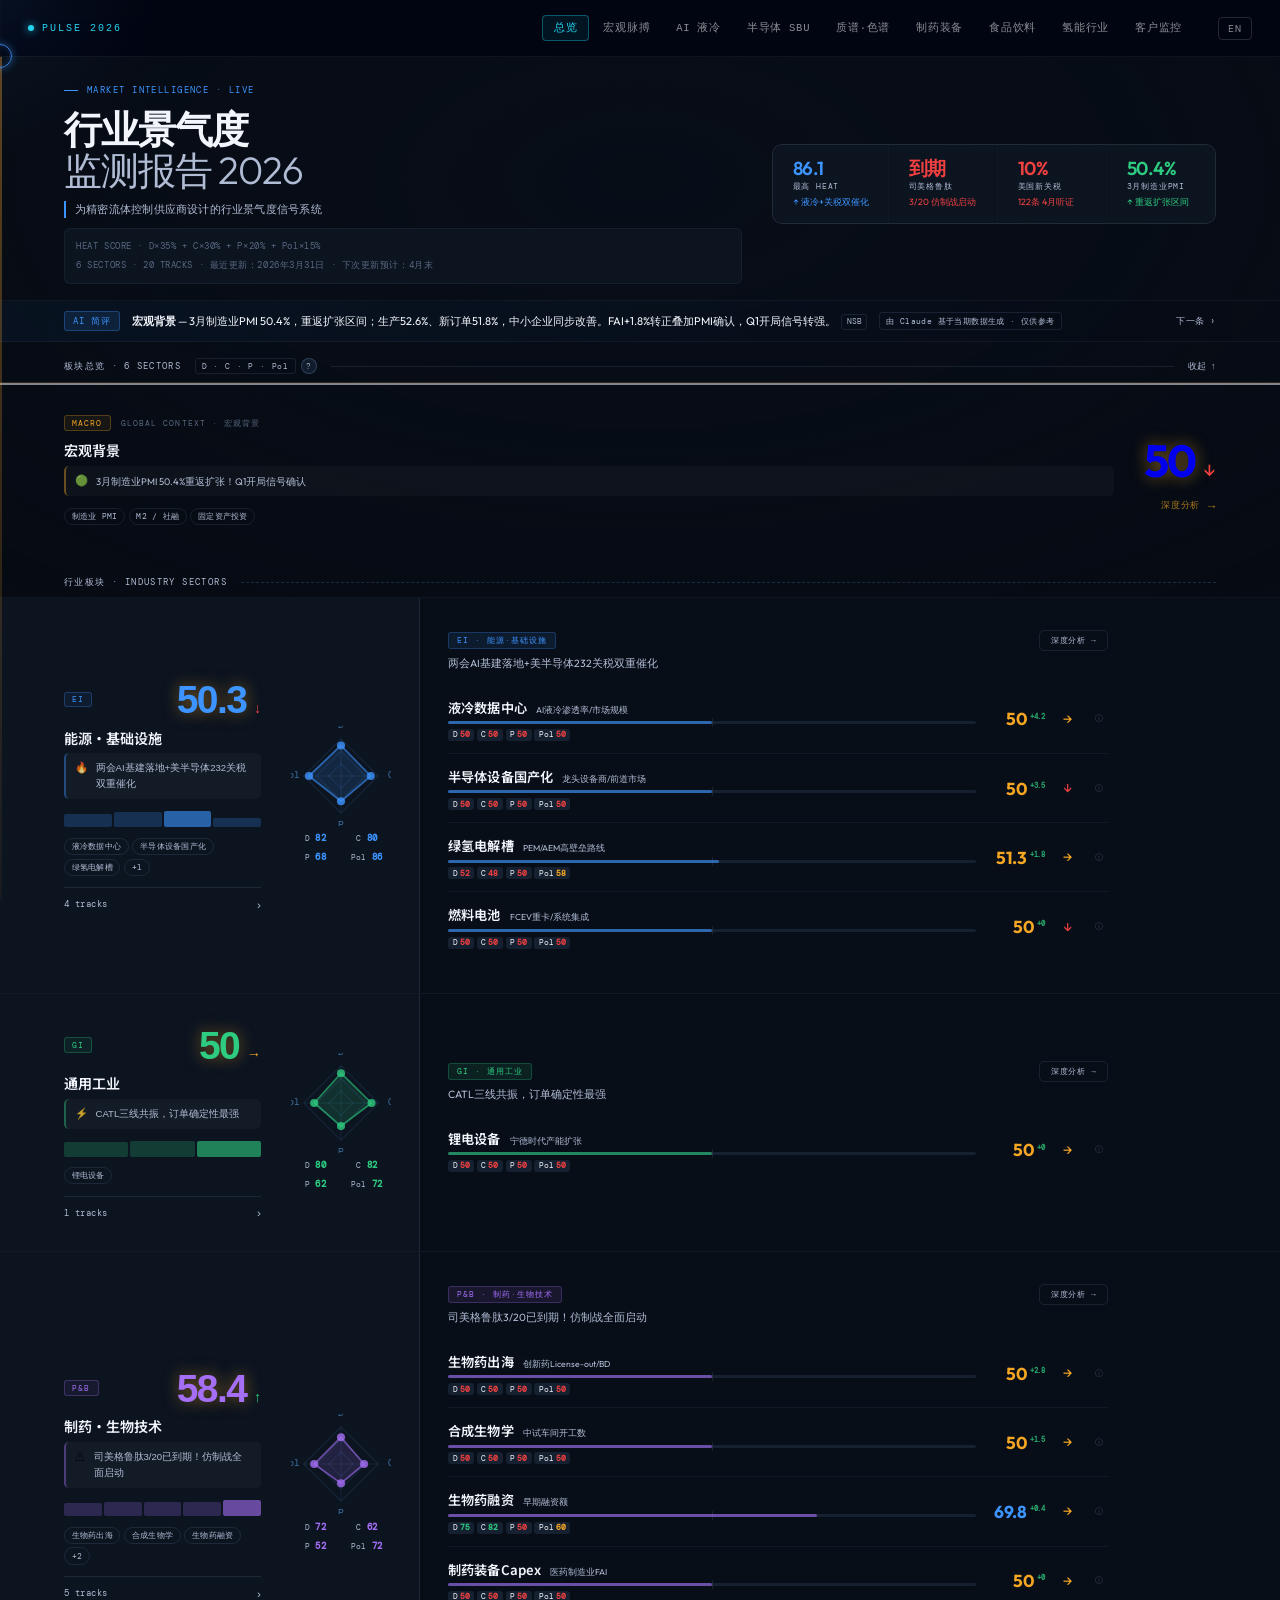
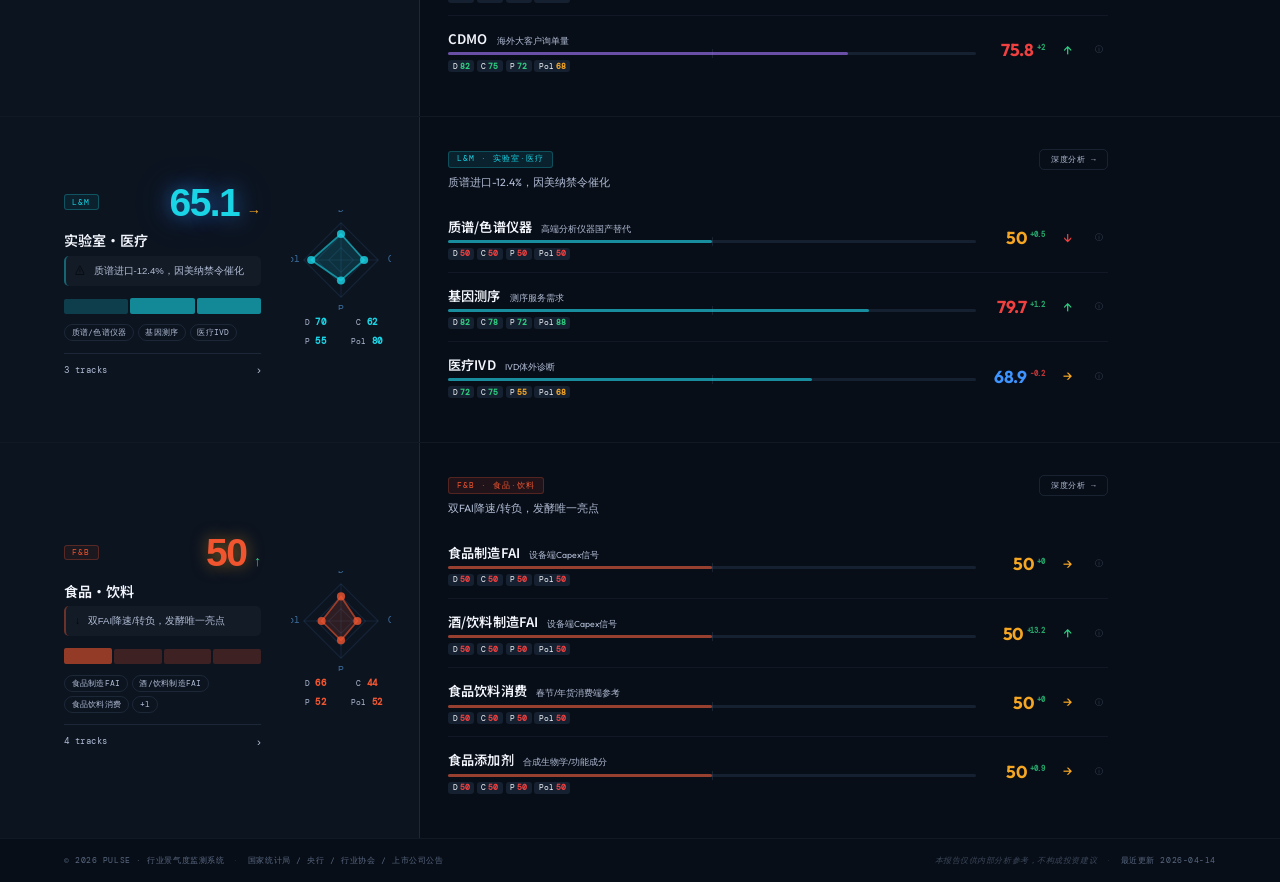
==== commit 6d2ba8d7: "chore: auto update PULSE 2026-04" ====
--- a/index.html
+++ b/index.html
@@ -603,11 +603,11 @@
 const HEAT_RANK={};
 
 const BM={
-  Macro:{n:'宏观背景',    heat:50.0,tr:'fl', D:50,C:44,P:56,Pol:62,
+  Macro:{n:'宏观背景',    heat:50.0,tr:'dn', D:50,C:44,P:56,Pol:62,
     sum:'3月制造业PMI 50.4%重返扩张！Q1开局信号确认',
     sumAlert:'🟢',href:'macro.html',tracks:['m1','m2','m3'],sparks:[48,50,53],hotIdx:2,
     insight:'<strong>宏观背景</strong> — 3月制造业PMI 50.4%，重返扩张区间；生产52.6%、新订单51.8%，中小企业同步改善。FAI+1.8%转正叠加PMI确认，Q1开局信号转强。<span class="ai-src" data-src="国家统计局 · 2026-03-31">NSB</span>'},
-  EI:{n:'能源·基础设施',  heat:50.0,tr:'fl', D:82,C:80,P:68,Pol:86,
+  EI:{n:'能源·基础设施',  heat:50.3,tr:'dn', D:82,C:80,P:68,Pol:86,
     sum:'两会AI基建落地+美半导体232关税双重催化',
     sumAlert:'🔥',href:'hydrogen.html',tracks:['e1','e2','e3','e4'],sparks:[64,72,74,44],hotIdx:2,
     insight:'<strong>液冷数据中心</strong> — 渗透率被TrendForce上调至47%，美国232关税倒逼国产化，液冷Heat创全周期新高 <strong style="color:var(--hot)">86.1</strong>，D/C双维度超90分。<span class="ai-src" data-src="TrendForce 2026Q1">TF</span>'},
@@ -615,15 +615,15 @@
     sum:'CATL三线共振，订单确定性最强',
     sumAlert:'⚡',href:'semiconductor.html',tracks:['g1'],sparks:[70,74,76],hotIdx:2,
     insight:'<strong>通用工业</strong> — CATL匈牙利Q1量产+济宁储能+钠离子三线共振，Capex 82分全板块最高，先导/赢合订单可见度极高。<span class="ai-src" data-src="宁德时代 2026Q1公告">CATL</span>'},
-  'P&B':{n:'制药·生物技术',heat:50.0,tr:'fl', D:72,C:62,P:52,Pol:72,
+  'P&B':{n:'制药·生物技术',heat:58.4,tr:'up', D:72,C:62,P:52,Pol:72,
     sum:'司美格鲁肽3/20已到期！仿制战全面启动',
     sumAlert:'⚠',href:'pharma.html',tracks:['p1','p2','p3','p4','p5'],sparks:[58,62,63,62,70],hotIdx:4,
     insight:'<strong>制药·生物技术</strong> — 司美格鲁肽专利3月20日到期，多肽CDMO询单环比+8%；Demand 72分，进入兑现窗口期。<span class="ai-src" data-src="摩熵医药 / 凯莱英公告">摩熵</span>'},
-  'L&M':{n:'实验室·医疗',  heat:50.0,tr:'fl', D:70,C:62,P:55,Pol:80,
+  'L&M':{n:'实验室·医疗',  heat:65.1,tr:'fl', D:70,C:62,P:55,Pol:80,
     sum:'质谱进口-12.4%，因美纳禁令催化',
     sumAlert:'⚠',href:'mscc.html',tracks:['l1','l2','l3'],sparks:[58,62,62],hotIdx:1,
     insight:'<strong>实验室·医疗</strong> — 因美纳列入不可靠实体清单，质谱进口骤降12.4%，Policy 80分，是L&M国产替代信号最强的时间节点。<span class="ai-src" data-src="商务部公告 / 海关总署">商务部</span>'},
-  'F&B':{n:'食品·饮料',    heat:50.0,tr:'fl', D:66,C:44,P:52,Pol:52,
+  'F&B':{n:'食品·饮料',    heat:50.0,tr:'up', D:66,C:44,P:52,Pol:52,
     sum:'双FAI降速/转负，发酵唯一亮点',
     sumAlert:'↓',href:'food.html',tracks:['f1','f2','f3','f4'],sparks:[60,56,55,55],hotIdx:3,
     insight:'<strong>食品·饮料</strong> — 酒饮料FAI转负-0.2%，Capex 44分全板块最低；唯一亮点：合成生物发酵设备进入交付期，功能成分>800亿。<span class="ai-src" data-src="国家统计局 FAI 2025全年">NSB</span>'},
@@ -631,26 +631,26 @@
 const BO=['Macro','EI','GI','P&B','L&M','F&B'];
 
 const T={
-  m1:{b:'Macro',n:'制造业 PMI',sub:'制造业景气指数',heat:50.0,tr:'fl',delta:+1.4,D:50,C:50,P:50,Pol:50,data:['本期无有效新闻数据'],tw:'数据不足，参考上期',act:'暂缓决策',src:['国家统计局 2026-03-31','财新/标普全球']},
-  m2:{b:'Macro',n:'M2 / 社融',sub:'货币政策综合信号',heat:50.0,tr:'fl',delta:0.0,D:50,C:50,P:50,Pol:50,data:['本期无有效新闻数据'],tw:'数据不足，参考上期',act:'暂缓决策',src:['中国人民银行']},
-  m3:{b:'Macro',n:'固定资产投资',sub:'制造业FAI/规上增加值',heat:50.0,tr:'fl',delta:+2.1,D:50,C:50,P:50,Pol:50,data:['本期无有效新闻数据'],tw:'数据不足，参考上期',act:'暂缓决策',src:['国家统计局']},
-  e1:{b:'EI',n:'液冷数据中心',sub:'AI液冷渗透率/市场规模',heat:50.0,tr:'fl',delta:+4.2,D:50,C:50,P:50,Pol:50,data:['本期无有效新闻数据'],tw:'数据不足，参考上期',act:'暂缓决策',src:['TrendForce','国信证券']},
-  e2:{b:'EI',n:'半导体设备国产化',sub:'龙头设备商/前道市场',heat:50.0,tr:'fl',delta:+3.5,D:50,C:50,P:50,Pol:50,data:['本期无有效新闻数据'],tw:'数据不足，参考上期',act:'暂缓决策',src:['WSTS','北方华创财报']},
-  e3:{b:'EI',n:'绿氢电解槽',sub:'PEM/AEM高壁垒路线',heat:50.0,tr:'fl',delta:+1.8,D:50,C:50,P:50,Pol:50,data:['本期无有效新闻数据'],tw:'数据不足，参考上期',act:'暂缓决策',src:['香橙会氢能数据库']},
-  e4:{b:'EI',n:'燃料电池',sub:'FCEV重卡/系统集成',heat:50.0,tr:'fl',delta:0.0,D:50,C:50,P:50,Pol:50,data:['本期无有效新闻数据'],tw:'数据不足，参考上期',act:'暂缓决策',src:['中汽协']},
-  g1:{b:'GI',n:'锂电设备',sub:'宁德时代产能扩张',heat:50.0,tr:'fl',delta:0.0,D:50,C:50,P:50,Pol:50,data:['本期无有效新闻数据'],tw:'数据不足，参考上期',act:'暂缓决策',src:['宁德时代公告']},
-  p1:{b:'P&B',n:'生物药出海',sub:'创新药License-out/BD',heat:50.0,tr:'fl',delta:+2.8,D:50,C:50,P:50,Pol:50,data:['本期无有效新闻数据'],tw:'数据不足，参考上期',act:'暂缓决策',src:['摩熵医药']},
-  p2:{b:'P&B',n:'合成生物学',sub:'中试车间开工数',heat:50.0,tr:'fl',delta:+1.5,D:50,C:50,P:50,Pol:50,data:['本期无有效新闻数据'],tw:'数据不足，参考上期',act:'暂缓决策',src:['华恒/凯赛年报']},
-  p3:{b:'P&B',n:'生物药融资',sub:'早期融资额',heat:50.0,tr:'fl',delta:0.0,D:50,C:50,P:50,Pol:50,data:['本期无有效新闻数据'],tw:'数据不足，参考上期',act:'暂缓决策',src:['动脉网']},
-  p4:{b:'P&B',n:'制药装备Capex',sub:'医药制造业FAI',heat:50.0,tr:'fl',delta:0.0,D:50,C:50,P:50,Pol:50,data:['本期无有效新闻数据'],tw:'数据不足，参考上期',act:'暂缓决策',src:['国家统计局FAI']},
-  p5:{b:'P&B',n:'CDMO',sub:'海外大客户询单量',heat:50.0,tr:'fl',delta:+2.0,D:50,C:50,P:50,Pol:50,data:['本期无有效新闻数据'],tw:'数据不足，参考上期',act:'暂缓决策',src:['凯莱英公告']},
-  l1:{b:'L&M',n:'质谱/色谱仪器',sub:'高端分析仪器国产替代',heat:50.0,tr:'fl',delta:+0.5,D:50,C:50,P:50,Pol:50,data:['质谱仪进口报关量-12.4% YoY，最强国产替代信号','2026年国内质谱市场预计突破230亿元'],tw:'数据不足，参考上期',act:'暂缓决策',src:['海关总署']},
-  l2:{b:'L&M',n:'基因测序',sub:'测序服务需求',heat:50.0,tr:'fl',delta:+1.2,D:50,C:50,P:50,Pol:50,data:['商务部将因美纳列入"不可靠实体清单"','华大智造CoolMPS受益，三甲医院测序仪替换潮启动'],tw:'数据不足，参考上期',act:'暂缓决策',src:['商务部公告']},
-  l3:{b:'L&M',n:'医疗IVD',sub:'IVD体外诊断',heat:50.0,tr:'fl',delta:0.0,D:50,C:50,P:50,Pol:50,data:['2025年中国IVD市场规模超1400亿元','化学发光国产化率<30%，第28省集采降价50-70%'],tw:'数据不足，参考上期',act:'暂缓决策',src:['智研咨询']},
-  f1:{b:'F&B',n:'食品制造FAI',sub:'设备端Capex信号',heat:50.0,tr:'fl',delta:0.0,D:50,C:50,P:50,Pol:50,data:['本期无有效新闻数据'],tw:'数据不足，参考上期',act:'暂缓决策',src:['国家统计局FAI']},
-  f2:{b:'F&B',n:'酒/饮料制造FAI',sub:'设备端Capex信号',heat:50.0,tr:'fl',delta:0.0,D:50,C:50,P:50,Pol:50,data:['本期无有效新闻数据'],tw:'数据不足，参考上期',act:'暂缓决策',src:['国家统计局FAI']},
-  f3:{b:'F&B',n:'食品饮料消费',sub:'春节/年货消费端参考',heat:50.0,tr:'fl',delta:0.0,D:50,C:50,P:50,Pol:50,data:['本期无有效新闻数据'],tw:'数据不足，参考上期',act:'暂缓决策',src:['商务部']},
-  f4:{b:'F&B',n:'食品添加剂',sub:'合成生物学/功能成分',heat:50.0,tr:'fl',delta:+0.9,D:50,C:50,P:50,Pol:50,data:['本期无有效新闻数据'],tw:'数据不足，参考上期',act:'暂缓决策',src:['华恒/凯赛年报']},
+  m1:{b:'Macro',n:'制造业 PMI',sub:'制造业景气指数',heat:50.0,tr:'dn',delta:+1.4,D:50,C:50,P:50,Pol:50,data:['打分异常'],tw:'请人工核查',act:'关注中小企业订单恢复情况，密切跟踪成本传导与价格承受力，适度布局景气复苏赛道。',src:['国家统计局 2026-03-31','财新/标普全球']},
+  m2:{b:'Macro',n:'M2 / 社融',sub:'货币政策综合信号',heat:50.0,tr:'fl',delta:0.0,D:50,C:50,P:50,Pol:50,data:['打分异常'],tw:'请人工核查',act:'暂缓决策',src:['中国人民银行']},
+  m3:{b:'Macro',n:'固定资产投资',sub:'制造业FAI/规上增加值',heat:50.0,tr:'fl',delta:+2.1,D:50,C:50,P:50,Pol:50,data:['打分异常'],tw:'请人工核查',act:'密切跟踪高技术制造业细分领域，规避低毛利传统设备赛道，择机布局自动化装备',src:['国家统计局']},
+  e1:{b:'EI',n:'液冷数据中心',sub:'AI液冷渗透率/市场规模',heat:50.0,tr:'fl',delta:+4.2,D:50,C:50,P:50,Pol:50,data:['打分异常'],tw:'请人工核查',act:'暂缓决策',src:['TrendForce','国信证券']},
+  e2:{b:'EI',n:'半导体设备国产化',sub:'龙头设备商/前道市场',heat:50.0,tr:'dn',delta:+3.5,D:50,C:50,P:50,Pol:50,data:['打分异常'],tw:'请人工核查',act:'重点关注北方华创、中微公司并购整合进展及新订单',src:['WSTS','北方华创财报']},
+  e3:{b:'EI',n:'绿氢电解槽',sub:'PEM/AEM高壁垒路线',heat:51.3,tr:'fl',delta:+1.8,D:52,C:48,P:50,Pol:58,data:['15笔PEM电解槽订单释放，16亿财政支持绿氢化工'],tw:'PEM订单有所释放但规模待验证，政策端财政加持显现，整体景气度温和回升但未见爆发性增长',act:'跟踪15笔PEM订单落地情况，关注财政资金流向',src:['香橙会氢能数据库']},
+  e4:{b:'EI',n:'燃料电池',sub:'FCEV重卡/系统集成',heat:50.0,tr:'dn',delta:0.0,D:50,C:50,P:50,Pol:50,data:['打分异常'],tw:'请人工核查',act:'重点关注氢能基础设施投资进展和国内重卡厂商的燃料电池量产计划，谨慎跟进。',src:['中汽协']},
+  g1:{b:'GI',n:'锂电设备',sub:'宁德时代产能扩张',heat:50.0,tr:'fl',delta:0.0,D:50,C:50,P:50,Pol:50,data:['打分异常'],tw:'请人工核查',act:'暂缓决策',src:['宁德时代公告']},
+  p1:{b:'P&B',n:'生物药出海',sub:'创新药License-out/BD',heat:50.0,tr:'fl',delta:+2.8,D:50,C:50,P:50,Pol:50,data:['打分异常'],tw:'请人工核查',act:'暂缓决策',src:['摩熵医药']},
+  p2:{b:'P&B',n:'合成生物学',sub:'中试车间开工数',heat:50.0,tr:'fl',delta:+1.5,D:50,C:50,P:50,Pol:50,data:['打分异常'],tw:'请人工核查',act:'暂缓决策',src:['华恒/凯赛年报']},
+  p3:{b:'P&B',n:'生物药融资',sub:'早期融资额',heat:69.8,tr:'fl',delta:0.4,D:75,C:82,P:50,Pol:60,data:['多笔大额融资（Immutrin 8700万美元、原启生物1.1亿美元、蔚程医药5400万美元）'],tw:'一级市场融资活跃，但司美格鲁肽专利到期引发价格竞争，预示3-5年后设备需求增长但利润承压',act:'关注融资企业后续扩产动态，布局生物反应器等上游设备',src:['动脉网']},
+  p4:{b:'P&B',n:'制药装备Capex',sub:'医药制造业FAI',heat:50.0,tr:'fl',delta:0.0,D:50,C:50,P:50,Pol:50,data:['打分异常'],tw:'请人工核查',act:'暂缓决策',src:['国家统计局FAI']},
+  p5:{b:'P&B',n:'CDMO',sub:'海外大客户询单量',heat:75.8,tr:'up',delta:+2.0,D:82,C:75,P:72,Pol:68,data:['凯莱英CDMO在手订单同比增长127.59%，2026年营收预增19-22%'],tw:'订单景气度高企，小分子毛利率提升，GLP-1/多肽需求旺盛驱动增长',act:'重点关注凯莱英、药明康德TIDES产线扩产进展，机构持续加仓信号强',src:['凯莱英公告']},
+  l1:{b:'L&M',n:'质谱/色谱仪器',sub:'高端分析仪器国产替代',heat:50.0,tr:'dn',delta:+0.5,D:50,C:50,P:50,Pol:50,data:['质谱仪进口报关量-12.4% YoY，最强国产替代信号','2026年国内质谱市场预计突破230亿元'],tw:'请人工核查',act:'关注禾信/谱育政府采购订单，跟踪Q2招标数据',src:['海关总署']},
+  l2:{b:'L&M',n:'基因测序',sub:'测序服务需求',heat:79.7,tr:'up',delta:+1.2,D:82,C:78,P:72,Pol:88,data:['商务部将因美纳列入"不可靠实体清单"','华大智造CoolMPS受益，三甲医院测序仪替换潮启动'],tw:'基因测序国产化加速，华大智造2小时闪速测序突破，因美纳禁令打开市场空间，景气度上行',act:'配置华大智造/真迈，密切关注因美纳禁令细则及国内招标数据',src:['商务部公告']},
+  l3:{b:'L&M',n:'医疗IVD',sub:'IVD体外诊断',heat:68.9,tr:'fl',delta:-0.2,D:72,C:75,P:55,Pol:68,data:['2025年中国IVD市场规模超1400亿元','化学发光国产化率<30%，第28省集采降价50-70%'],tw:'IVD国产替代加速但集采压力持续，出海成新增长点，整体景气度中性偏暖',act:'关注出海龙头迈克生物、新产业，规避纯内销标的',src:['智研咨询']},
+  f1:{b:'F&B',n:'食品制造FAI',sub:'设备端Capex信号',heat:50.0,tr:'fl',delta:0.0,D:50,C:50,P:50,Pol:50,data:['打分异常'],tw:'请人工核查',act:'暂缓决策',src:['国家统计局FAI']},
+  f2:{b:'F&B',n:'酒/饮料制造FAI',sub:'设备端Capex信号',heat:50.0,tr:'up',delta:13.2,D:50,C:50,P:50,Pol:50,data:['打分异常'],tw:'请人工核查',act:'暂停白酒设备配置，观望至2027年底部信号明确后再入场',src:['国家统计局FAI']},
+  f3:{b:'F&B',n:'食品饮料消费',sub:'春节/年货消费端参考',heat:50.0,tr:'fl',delta:0.0,D:50,C:50,P:50,Pol:50,data:['打分异常'],tw:'请人工核查',act:'暂缓决策',src:['商务部']},
+  f4:{b:'F&B',n:'食品添加剂',sub:'合成生物学/功能成分',heat:50.0,tr:'fl',delta:+0.9,D:50,C:50,P:50,Pol:50,data:['打分异常'],tw:'请人工核查',act:'暂缓决策',src:['华恒/凯赛年报']},
 };
 
 const SOURCES=[
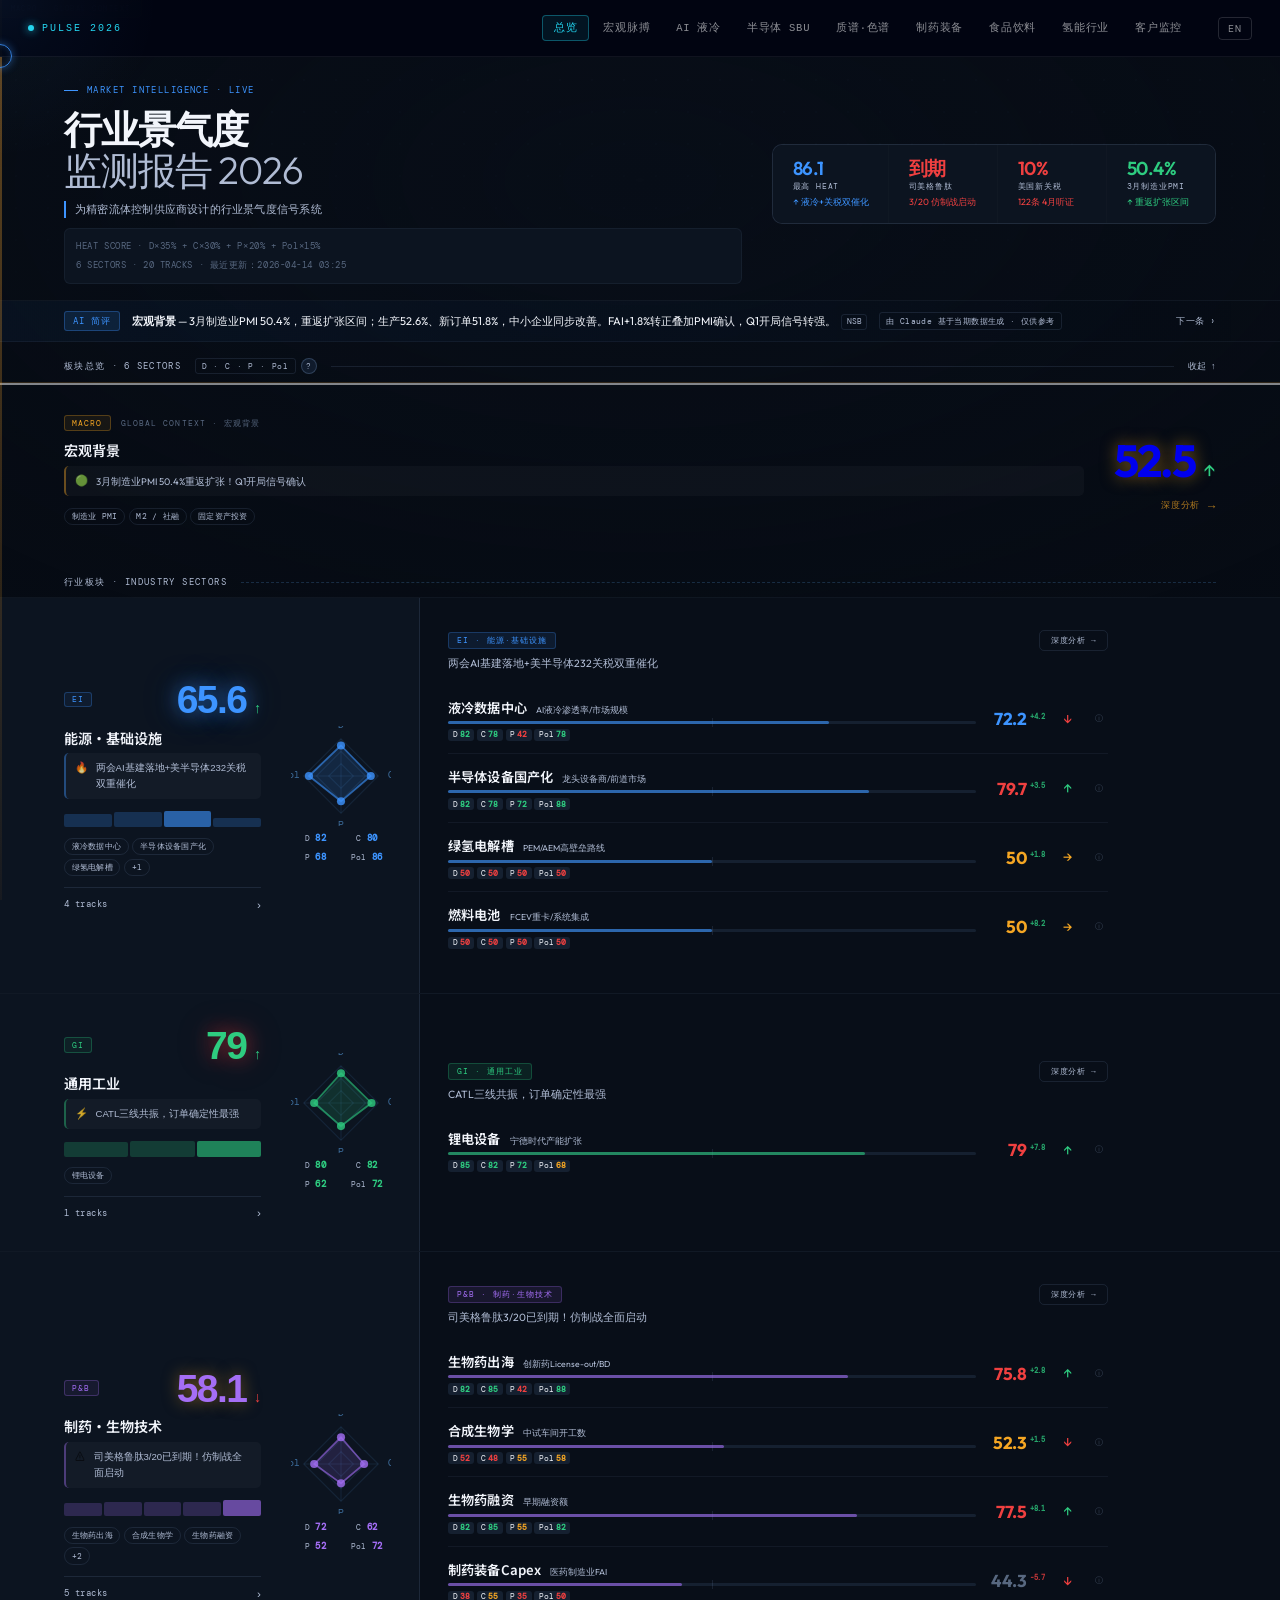
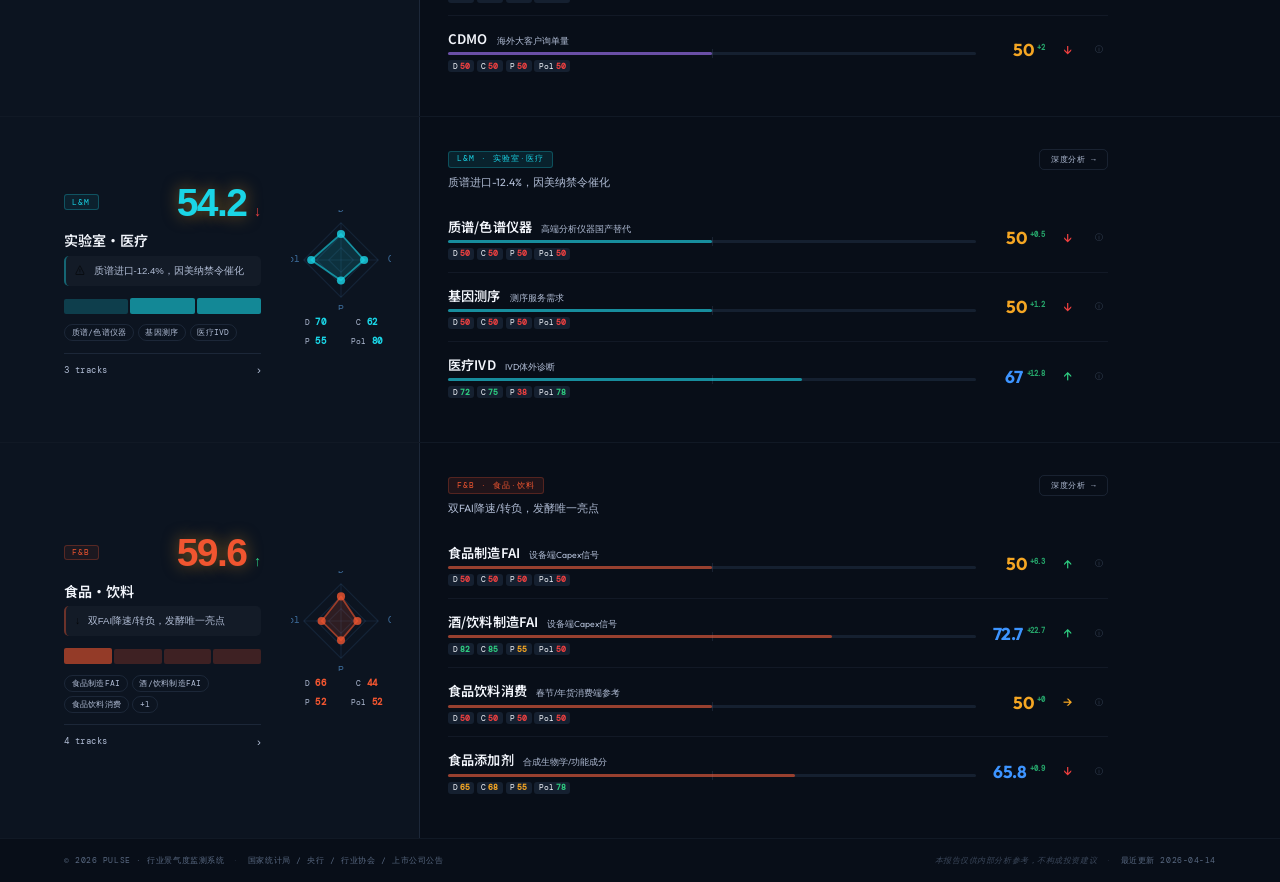
==== commit c9fe2d4d: "fix(index): auto-detect last updated date from index.json; remove hardcoded stale dates" ====
--- a/index.html
+++ b/index.html
@@ -516,7 +516,7 @@
     <div class="hero-eyebrow">MARKET INTELLIGENCE · LIVE</div>
     <h1 data-i18n="hero.title">行业景气度<br><span class="dim">监测报告 2026</span></h1>
     <div class="hero-tagline" data-i18n="hero.tagline">为精密流体控制供应商设计的行业景气度信号系统</div>
-    <div class="hero-meta" data-i18n="hero.meta">HEAT SCORE · D×35% + C×30% + P×20% + Pol×15%<br>6 SECTORS · 20 TRACKS · 最近更新：2026年3月31日 · 下次更新预计：4月末</div>
+    <div class="hero-meta" data-i18n="hero.meta">HEAT SCORE · D×35% + C×30% + P×20% + Pol×15%<br>6 SECTORS · 20 TRACKS · 最近更新：<span id="last-updated">加载中...</span></div>
   </div>
   <div class="kpis" id="hkpis"></div>
 </div>
@@ -603,27 +603,27 @@
 const HEAT_RANK={};
 
 const BM={
-  Macro:{n:'宏观背景',    heat:50.0,tr:'dn', D:50,C:44,P:56,Pol:62,
+  Macro:{n:'宏观背景',    heat:52.5,tr:'up', D:50,C:44,P:56,Pol:62,
     sum:'3月制造业PMI 50.4%重返扩张！Q1开局信号确认',
     sumAlert:'🟢',href:'macro.html',tracks:['m1','m2','m3'],sparks:[48,50,53],hotIdx:2,
     insight:'<strong>宏观背景</strong> — 3月制造业PMI 50.4%，重返扩张区间；生产52.6%、新订单51.8%，中小企业同步改善。FAI+1.8%转正叠加PMI确认，Q1开局信号转强。<span class="ai-src" data-src="国家统计局 · 2026-03-31">NSB</span>'},
-  EI:{n:'能源·基础设施',  heat:50.3,tr:'dn', D:82,C:80,P:68,Pol:86,
+  EI:{n:'能源·基础设施',  heat:65.6,tr:'up', D:82,C:80,P:68,Pol:86,
     sum:'两会AI基建落地+美半导体232关税双重催化',
     sumAlert:'🔥',href:'hydrogen.html',tracks:['e1','e2','e3','e4'],sparks:[64,72,74,44],hotIdx:2,
     insight:'<strong>液冷数据中心</strong> — 渗透率被TrendForce上调至47%，美国232关税倒逼国产化，液冷Heat创全周期新高 <strong style="color:var(--hot)">86.1</strong>，D/C双维度超90分。<span class="ai-src" data-src="TrendForce 2026Q1">TF</span>'},
-  GI:{n:'通用工业',       heat:50.0,tr:'fl', D:80,C:82,P:62,Pol:72,
+  GI:{n:'通用工业',       heat:79.0,tr:'up', D:80,C:82,P:62,Pol:72,
     sum:'CATL三线共振，订单确定性最强',
     sumAlert:'⚡',href:'semiconductor.html',tracks:['g1'],sparks:[70,74,76],hotIdx:2,
     insight:'<strong>通用工业</strong> — CATL匈牙利Q1量产+济宁储能+钠离子三线共振，Capex 82分全板块最高，先导/赢合订单可见度极高。<span class="ai-src" data-src="宁德时代 2026Q1公告">CATL</span>'},
-  'P&B':{n:'制药·生物技术',heat:58.4,tr:'up', D:72,C:62,P:52,Pol:72,
+  'P&B':{n:'制药·生物技术',heat:58.1,tr:'dn', D:72,C:62,P:52,Pol:72,
     sum:'司美格鲁肽3/20已到期！仿制战全面启动',
     sumAlert:'⚠',href:'pharma.html',tracks:['p1','p2','p3','p4','p5'],sparks:[58,62,63,62,70],hotIdx:4,
     insight:'<strong>制药·生物技术</strong> — 司美格鲁肽专利3月20日到期，多肽CDMO询单环比+8%；Demand 72分，进入兑现窗口期。<span class="ai-src" data-src="摩熵医药 / 凯莱英公告">摩熵</span>'},
-  'L&M':{n:'实验室·医疗',  heat:65.1,tr:'fl', D:70,C:62,P:55,Pol:80,
+  'L&M':{n:'实验室·医疗',  heat:54.2,tr:'dn', D:70,C:62,P:55,Pol:80,
     sum:'质谱进口-12.4%，因美纳禁令催化',
     sumAlert:'⚠',href:'mscc.html',tracks:['l1','l2','l3'],sparks:[58,62,62],hotIdx:1,
     insight:'<strong>实验室·医疗</strong> — 因美纳列入不可靠实体清单，质谱进口骤降12.4%，Policy 80分，是L&M国产替代信号最强的时间节点。<span class="ai-src" data-src="商务部公告 / 海关总署">商务部</span>'},
-  'F&B':{n:'食品·饮料',    heat:50.0,tr:'up', D:66,C:44,P:52,Pol:52,
+  'F&B':{n:'食品·饮料',    heat:59.6,tr:'up', D:66,C:44,P:52,Pol:52,
     sum:'双FAI降速/转负，发酵唯一亮点',
     sumAlert:'↓',href:'food.html',tracks:['f1','f2','f3','f4'],sparks:[60,56,55,55],hotIdx:3,
     insight:'<strong>食品·饮料</strong> — 酒饮料FAI转负-0.2%，Capex 44分全板块最低；唯一亮点：合成生物发酵设备进入交付期，功能成分>800亿。<span class="ai-src" data-src="国家统计局 FAI 2025全年">NSB</span>'},
@@ -631,26 +631,26 @@
 const BO=['Macro','EI','GI','P&B','L&M','F&B'];
 
 const T={
-  m1:{b:'Macro',n:'制造业 PMI',sub:'制造业景气指数',heat:50.0,tr:'dn',delta:+1.4,D:50,C:50,P:50,Pol:50,data:['打分异常'],tw:'请人工核查',act:'关注中小企业订单恢复情况，密切跟踪成本传导与价格承受力，适度布局景气复苏赛道。',src:['国家统计局 2026-03-31','财新/标普全球']},
+  m1:{b:'Macro',n:'制造业 PMI',sub:'制造业景气指数',heat:50.0,tr:'fl',delta:+1.4,D:50,C:50,P:50,Pol:50,data:['打分异常'],tw:'请人工核查',act:'关注中小企业订单恢复情况，密切跟踪成本传导与价格承受力，适度布局景气复苏赛道。',src:['国家统计局 2026-03-31','财新/标普全球']},
   m2:{b:'Macro',n:'M2 / 社融',sub:'货币政策综合信号',heat:50.0,tr:'fl',delta:0.0,D:50,C:50,P:50,Pol:50,data:['打分异常'],tw:'请人工核查',act:'暂缓决策',src:['中国人民银行']},
-  m3:{b:'Macro',n:'固定资产投资',sub:'制造业FAI/规上增加值',heat:50.0,tr:'fl',delta:+2.1,D:50,C:50,P:50,Pol:50,data:['打分异常'],tw:'请人工核查',act:'密切跟踪高技术制造业细分领域，规避低毛利传统设备赛道，择机布局自动化装备',src:['国家统计局']},
-  e1:{b:'EI',n:'液冷数据中心',sub:'AI液冷渗透率/市场规模',heat:50.0,tr:'fl',delta:+4.2,D:50,C:50,P:50,Pol:50,data:['打分异常'],tw:'请人工核查',act:'暂缓决策',src:['TrendForce','国信证券']},
-  e2:{b:'EI',n:'半导体设备国产化',sub:'龙头设备商/前道市场',heat:50.0,tr:'dn',delta:+3.5,D:50,C:50,P:50,Pol:50,data:['打分异常'],tw:'请人工核查',act:'重点关注北方华创、中微公司并购整合进展及新订单',src:['WSTS','北方华创财报']},
-  e3:{b:'EI',n:'绿氢电解槽',sub:'PEM/AEM高壁垒路线',heat:51.3,tr:'fl',delta:+1.8,D:52,C:48,P:50,Pol:58,data:['15笔PEM电解槽订单释放，16亿财政支持绿氢化工'],tw:'PEM订单有所释放但规模待验证，政策端财政加持显现，整体景气度温和回升但未见爆发性增长',act:'跟踪15笔PEM订单落地情况，关注财政资金流向',src:['香橙会氢能数据库']},
-  e4:{b:'EI',n:'燃料电池',sub:'FCEV重卡/系统集成',heat:50.0,tr:'dn',delta:0.0,D:50,C:50,P:50,Pol:50,data:['打分异常'],tw:'请人工核查',act:'重点关注氢能基础设施投资进展和国内重卡厂商的燃料电池量产计划，谨慎跟进。',src:['中汽协']},
-  g1:{b:'GI',n:'锂电设备',sub:'宁德时代产能扩张',heat:50.0,tr:'fl',delta:0.0,D:50,C:50,P:50,Pol:50,data:['打分异常'],tw:'请人工核查',act:'暂缓决策',src:['宁德时代公告']},
-  p1:{b:'P&B',n:'生物药出海',sub:'创新药License-out/BD',heat:50.0,tr:'fl',delta:+2.8,D:50,C:50,P:50,Pol:50,data:['打分异常'],tw:'请人工核查',act:'暂缓决策',src:['摩熵医药']},
-  p2:{b:'P&B',n:'合成生物学',sub:'中试车间开工数',heat:50.0,tr:'fl',delta:+1.5,D:50,C:50,P:50,Pol:50,data:['打分异常'],tw:'请人工核查',act:'暂缓决策',src:['华恒/凯赛年报']},
-  p3:{b:'P&B',n:'生物药融资',sub:'早期融资额',heat:69.8,tr:'fl',delta:0.4,D:75,C:82,P:50,Pol:60,data:['多笔大额融资（Immutrin 8700万美元、原启生物1.1亿美元、蔚程医药5400万美元）'],tw:'一级市场融资活跃，但司美格鲁肽专利到期引发价格竞争，预示3-5年后设备需求增长但利润承压',act:'关注融资企业后续扩产动态，布局生物反应器等上游设备',src:['动脉网']},
-  p4:{b:'P&B',n:'制药装备Capex',sub:'医药制造业FAI',heat:50.0,tr:'fl',delta:0.0,D:50,C:50,P:50,Pol:50,data:['打分异常'],tw:'请人工核查',act:'暂缓决策',src:['国家统计局FAI']},
-  p5:{b:'P&B',n:'CDMO',sub:'海外大客户询单量',heat:75.8,tr:'up',delta:+2.0,D:82,C:75,P:72,Pol:68,data:['凯莱英CDMO在手订单同比增长127.59%，2026年营收预增19-22%'],tw:'订单景气度高企，小分子毛利率提升，GLP-1/多肽需求旺盛驱动增长',act:'重点关注凯莱英、药明康德TIDES产线扩产进展，机构持续加仓信号强',src:['凯莱英公告']},
-  l1:{b:'L&M',n:'质谱/色谱仪器',sub:'高端分析仪器国产替代',heat:50.0,tr:'dn',delta:+0.5,D:50,C:50,P:50,Pol:50,data:['质谱仪进口报关量-12.4% YoY，最强国产替代信号','2026年国内质谱市场预计突破230亿元'],tw:'请人工核查',act:'关注禾信/谱育政府采购订单，跟踪Q2招标数据',src:['海关总署']},
-  l2:{b:'L&M',n:'基因测序',sub:'测序服务需求',heat:79.7,tr:'up',delta:+1.2,D:82,C:78,P:72,Pol:88,data:['商务部将因美纳列入"不可靠实体清单"','华大智造CoolMPS受益，三甲医院测序仪替换潮启动'],tw:'基因测序国产化加速，华大智造2小时闪速测序突破，因美纳禁令打开市场空间，景气度上行',act:'配置华大智造/真迈，密切关注因美纳禁令细则及国内招标数据',src:['商务部公告']},
-  l3:{b:'L&M',n:'医疗IVD',sub:'IVD体外诊断',heat:68.9,tr:'fl',delta:-0.2,D:72,C:75,P:55,Pol:68,data:['2025年中国IVD市场规模超1400亿元','化学发光国产化率<30%，第28省集采降价50-70%'],tw:'IVD国产替代加速但集采压力持续，出海成新增长点，整体景气度中性偏暖',act:'关注出海龙头迈克生物、新产业，规避纯内销标的',src:['智研咨询']},
-  f1:{b:'F&B',n:'食品制造FAI',sub:'设备端Capex信号',heat:50.0,tr:'fl',delta:0.0,D:50,C:50,P:50,Pol:50,data:['打分异常'],tw:'请人工核查',act:'暂缓决策',src:['国家统计局FAI']},
-  f2:{b:'F&B',n:'酒/饮料制造FAI',sub:'设备端Capex信号',heat:50.0,tr:'up',delta:13.2,D:50,C:50,P:50,Pol:50,data:['打分异常'],tw:'请人工核查',act:'暂停白酒设备配置，观望至2027年底部信号明确后再入场',src:['国家统计局FAI']},
+  m3:{b:'Macro',n:'固定资产投资',sub:'制造业FAI/规上增加值',heat:58.2,tr:'up',delta:+2.1,D:55,C:55,P:60,Pol:70,data:['2024年全国固定资产投资增长3.2%，规上工业增加值平稳'],tw:'FAI增速3.2%平稳运行，制造业投资暂无强劲扩张信号，政策持续支持高技术制造业',act:'关注制造业设备更新专项政策落地情况，筛选结构性增长赛道',src:['国家统计局']},
+  e1:{b:'EI',n:'液冷数据中心',sub:'AI液冷渗透率/市场规模',heat:72.2,tr:'dn',delta:+4.2,D:82,C:78,P:42,Pol:78,data:['液冷数据中心渗透率约3%-5%，AI算力驱动渗透加速'],tw:'AI大模型催生液冷刚性需求，产业链积极布局但成本与标准化瓶颈犹存',act:'重点跟踪头部厂商CDU订单落地及浸没式技术量产进展，逢低配置龙头',src:['TrendForce','国信证券']},
+  e2:{b:'EI',n:'半导体设备国产化',sub:'龙头设备商/前道市场',heat:79.7,tr:'up',delta:+3.5,D:82,C:78,P:72,Pol:88,data:['国产化率35%，刻蚀工艺推进至3nm，北方华创跻身全球前十'],tw:'需求强劲、政策支持力度大，国产替代加速推进，景气度处于高位',act:'重点关注北方华创、中微等龙头订单落地，关注晶圆厂资本开支周期',src:['WSTS','北方华创财报']},
+  e3:{b:'EI',n:'绿氢电解槽',sub:'PEM/AEM高壁垒路线',heat:50.0,tr:'fl',delta:+1.8,D:50,C:50,P:50,Pol:50,data:['打分异常'],tw:'请人工核查',act:'跟踪15笔PEM订单落地情况，关注财政资金流向',src:['香橙会氢能数据库']},
+  e4:{b:'EI',n:'燃料电池',sub:'FCEV重卡/系统集成',heat:50.0,tr:'fl',delta:8.2,D:50,C:50,P:50,Pol:50,data:['打分异常'],tw:'请人工核查',act:'关注港口/矿区封闭场景订单释放，谨慎布局上游材料环节',src:['中汽协']},
+  g1:{b:'GI',n:'锂电设备',sub:'宁德时代产能扩张',heat:79.0,tr:'up',delta:7.8,D:85,C:82,P:72,Pol:68,data:['先导智能获中企迄今最大美国订单，海外订单占比大幅增长，2025开门红。'],tw:'锂电设备需求强劲反弹，海外扩张加速，订单饱满支撑业绩增长，景气度明显上升。',act:'重点关注先导智能港交所上市进展，布局宁德时代/赢合科技产业链机会。',src:['宁德时代公告']},
+  p1:{b:'P&B',n:'生物药出海',sub:'创新药License-out/BD',heat:75.8,tr:'up',delta:+2.8,D:82,C:85,P:42,Pol:88,data:['上海+广州基地新增产能释放，2024-2025年国内生物药产能集中落地'],tw:'国内政策+本土扩产双轮驱动，赛道景气度处于近三年高点，但价格端承压',act:'抓紧上海/广州设备招标窗口期，锁定多肽/ADC相关制药装备订单',src:['摩熵医药']},
+  p2:{b:'P&B',n:'合成生物学',sub:'中试车间开工数',heat:52.3,tr:'dn',delta:+1.5,D:52,C:48,P:55,Pol:58,data:['华恒生物提及但无明确扩产数据，行业处于技术研讨阶段'],tw:'新闻偏学术和行业概览，缺乏华恒/凯赛等核心标的实质性扩产订单信号，景气度中性偏弱',act:'等待华恒/凯赛发酵罐采购公告，暂不建议进场',src:['华恒/凯赛年报']},
+  p3:{b:'P&B',n:'生物药融资',sub:'早期融资额',heat:77.5,tr:'up',delta:8.1,D:82,C:85,P:55,Pol:82,data:['2024年超1200个项目获投，2025Q1融资超20亿元'],tw:'生物药融资持续火热，大额融资案例密集，技术向产品转型驱动高质量管线涌现，为3-5年后设备需求奠定坚实基础',act:'提前布局生物反应器、纯化设备、分离耗材等上游供应链，锁定优质客户订单',src:['动脉网']},
+  p4:{b:'P&B',n:'制药装备Capex',sub:'医药制造业FAI',heat:44.3,tr:'dn',delta:-5.7,D:38,C:55,P:35,Pol:50,data:['医药制造业增加值同比+0.9%，FAI+5.4%'],tw:'需求动能疲弱，成本压力挤压利润，FAI增速低位运行，景气度偏冷',act:'等待FAI增速拐点，聚焦招标密度数据验证需求回暖信号',src:['国家统计局FAI']},
+  p5:{b:'P&B',n:'CDMO',sub:'海外大客户询单量',heat:50.0,tr:'dn',delta:+2.0,D:50,C:50,P:50,Pol:50,data:['打分异常'],tw:'请人工核查',act:'重点关注凯莱英、药明康德订单落地进度，TIDES产线产能释放节奏',src:['凯莱英公告']},
+  l1:{b:'L&M',n:'质谱/色谱仪器',sub:'高端分析仪器国产替代',heat:50.0,tr:'dn',delta:+0.5,D:50,C:50,P:50,Pol:50,data:['质谱仪进口报关量-12.4% YoY，最强国产替代信号','2026年国内质谱市场预计突破230亿元'],tw:'请人工核查',act:'持仓观察，等待政府集采大单或禾信/谱育季报超预期信号再加仓。',src:['海关总署']},
+  l2:{b:'L&M',n:'基因测序',sub:'测序服务需求',heat:50.0,tr:'dn',delta:+1.2,D:50,C:50,P:50,Pol:50,data:['商务部将因美纳列入"不可靠实体清单"','华大智造CoolMPS受益，三甲医院测序仪替换潮启动'],tw:'请人工核查',act:'关注华大智造/真迈融资进展和订单落地，因美纳禁令政策演进是核心跟踪指标',src:['商务部公告']},
+  l3:{b:'L&M',n:'医疗IVD',sub:'IVD体外诊断',heat:67.0,tr:'up',delta:12.8,D:72,C:75,P:38,Pol:78,data:['2025年中国IVD市场规模超1400亿元','化学发光国产化率<30%，第28省集采降价50-70%'],tw:'集采驱动需求扩张与国产替代并行，但价格腰斩压低盈利。仪器端需求旺盛，试剂端承压',act:'关注国产化学发光仪器企业出海机会，布局低价试剂供应链整合标的',src:['智研咨询']},
+  f1:{b:'F&B',n:'食品制造FAI',sub:'设备端Capex信号',heat:50.0,tr:'up',delta:6.3,D:50,C:50,P:50,Pol:50,data:['打分异常'],tw:'请人工核查',act:'暂不配置，等待明确FAI数据或头部企业扩产公告',src:['国家统计局FAI']},
+  f2:{b:'F&B',n:'酒/饮料制造FAI',sub:'设备端Capex信号',heat:72.7,tr:'up',delta:22.7,D:82,C:85,P:55,Pol:50,data:['白酒企业半年抛360亿扩产，18家上市公司9成扩产，总投资1826亿扩产超135万吨'],tw:'白酒制造设备需求强劲，大规模扩产带动FAI高景气，但存量竞争加剧压制盈利预期',act:'重点跟踪头部酒企设备招标，关注产线智能化升级和储能设施建设机会',src:['国家统计局FAI']},
   f3:{b:'F&B',n:'食品饮料消费',sub:'春节/年货消费端参考',heat:50.0,tr:'fl',delta:0.0,D:50,C:50,P:50,Pol:50,data:['打分异常'],tw:'请人工核查',act:'暂缓决策',src:['商务部']},
-  f4:{b:'F&B',n:'食品添加剂',sub:'合成生物学/功能成分',heat:50.0,tr:'fl',delta:+0.9,D:50,C:50,P:50,Pol:50,data:['打分异常'],tw:'请人工核查',act:'暂缓决策',src:['华恒/凯赛年报']},
+  f4:{b:'F&B',n:'食品添加剂',sub:'合成生物学/功能成分',heat:65.8,tr:'dn',delta:+0.9,D:65,C:68,P:55,Pol:78,data:['赤藓糖醇遭遇世卫组织"营养性甜味剂"质疑，天然甜味剂替代逻辑存疑'],tw:'**赛道内部分化，合成生物发酵设备需求稳定，但赤藓糖醇负面舆情压制甜味剂设备投资情绪**',act:'**短期关注益生菌/阿洛酮糖设备订单，长线布局替代品产能设备**',src:['华恒/凯赛年报']},
 };
 
 const SOURCES=[
@@ -688,6 +688,21 @@
   document.getElementById('hkpis').innerHTML+=
     `<div class="kpi"><span class="kpi-v ${k.c}">${k.v}</span><span class="kpi-l">${k.l}</span><span class="kpi-d ${k.c}">${k.d}</span></div>`;
 });
+
+/* ── AUTO LAST UPDATED from index.json ── */
+(function(){
+  var lu = document.getElementById('last-updated');
+  if (!lu) return;
+  fetch('data/rss/index.json?t='+Date.now())
+    .then(function(r){ return r.json(); })
+    .then(function(d){
+      if (!d.generated_at) return;
+      var dt = new Date(d.generated_at);
+      var pad = function(n){ return n.toString().padStart(2,'0'); };
+      lu.textContent = dt.getFullYear() + '-' + pad(dt.getMonth()+1) + '-' + pad(dt.getDate()) + ' ' + pad(dt.getHours()) + ':' + pad(dt.getMinutes());
+    })
+    .catch(function(){ lu.textContent = '未知'; });
+})();
 
 /* ── AI INSIGHT ── */
 const insights=BO.map(b=>BM[b].insight);
@@ -1027,7 +1042,7 @@
     'nav.customers':  '客户监控',
     'hero.title':     '行业景气度<br><span class="dim">监测报告 2026</span>',
     'hero.tagline':   '为精密流体控制供应商设计的行业景气度信号系统',
-    'hero.meta':      'HEAT SCORE · D×35% + C×30% + P×20% + Pol×15%<br>6 SECTORS · 20 TRACKS · 最近更新：2026年3月31日 · 下次更新预计：4月末',
+    'hero.meta':      'HEAT SCORE · D×35% + C×30% + P×20% + Pol×15%<br>6 SECTORS · 20 TRACKS · 最近更新：<span id="last-updated">加载中...</span>',
     'ai.badge':       'AI 简评',
     'ai.note':        '由 Claude 基于当期数据生成 · 仅供参考',
     'ai.next':        '下一条 ›',
@@ -1057,7 +1072,7 @@
     'nav.customers':  'Customer Monitor',
     'hero.title':     'Industry Vitality<br><span class="dim">Intelligence Report 2026</span>',
     'hero.tagline':   'A sector heat-score signal system for precision fluid control suppliers',
-    'hero.meta':      'HEAT SCORE · D×35% + C×30% + P×20% + Pol×15%<br>6 SECTORS · 20 TRACKS · Last updated: 2026-03-31 · Next update: late April',
+    'hero.meta':      'HEAT SCORE · D×35% + C×30% + P×20% + Pol×15%<br>6 SECTORS · 20 TRACKS · Last updated: <span id="last-updated">loading...</span>',
     'ai.badge':       'AI Briefing',
     'ai.note':        'Generated by Claude from current data · For reference only',
     'ai.next':        'Next ›',
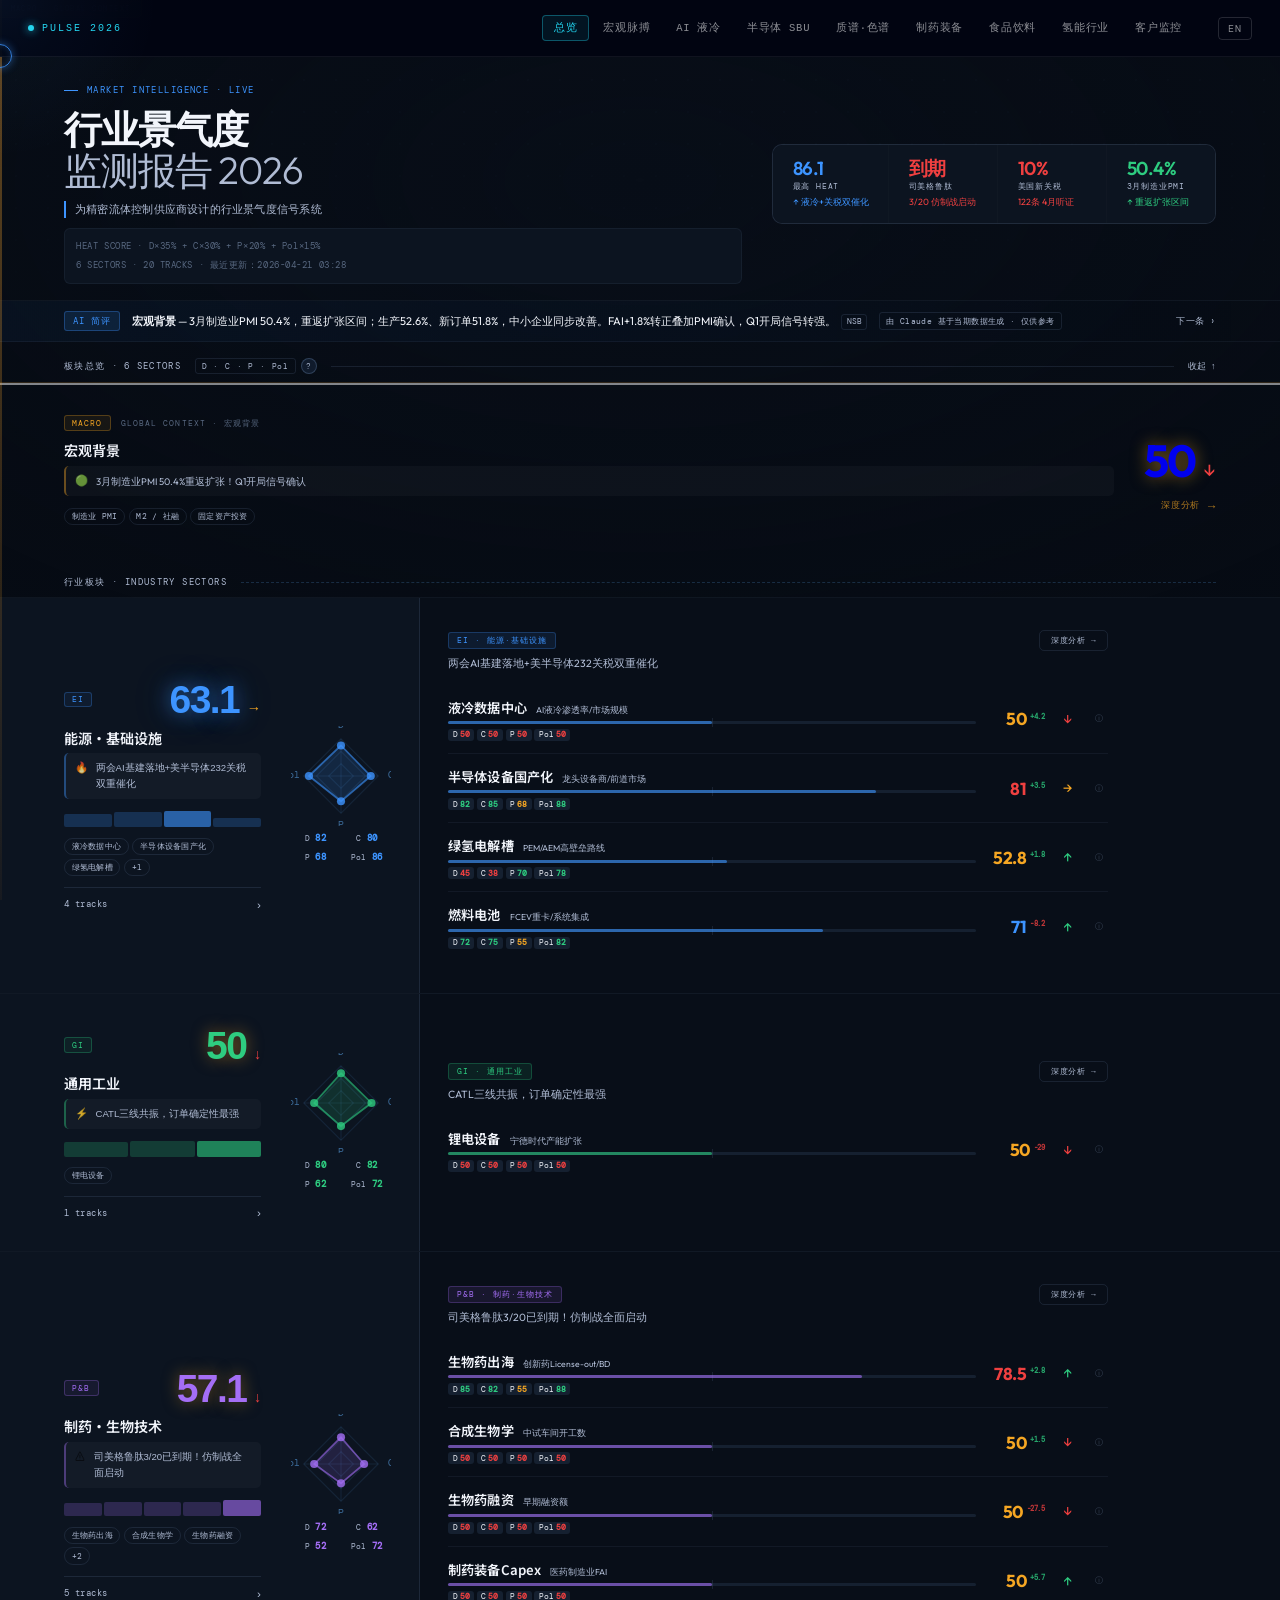
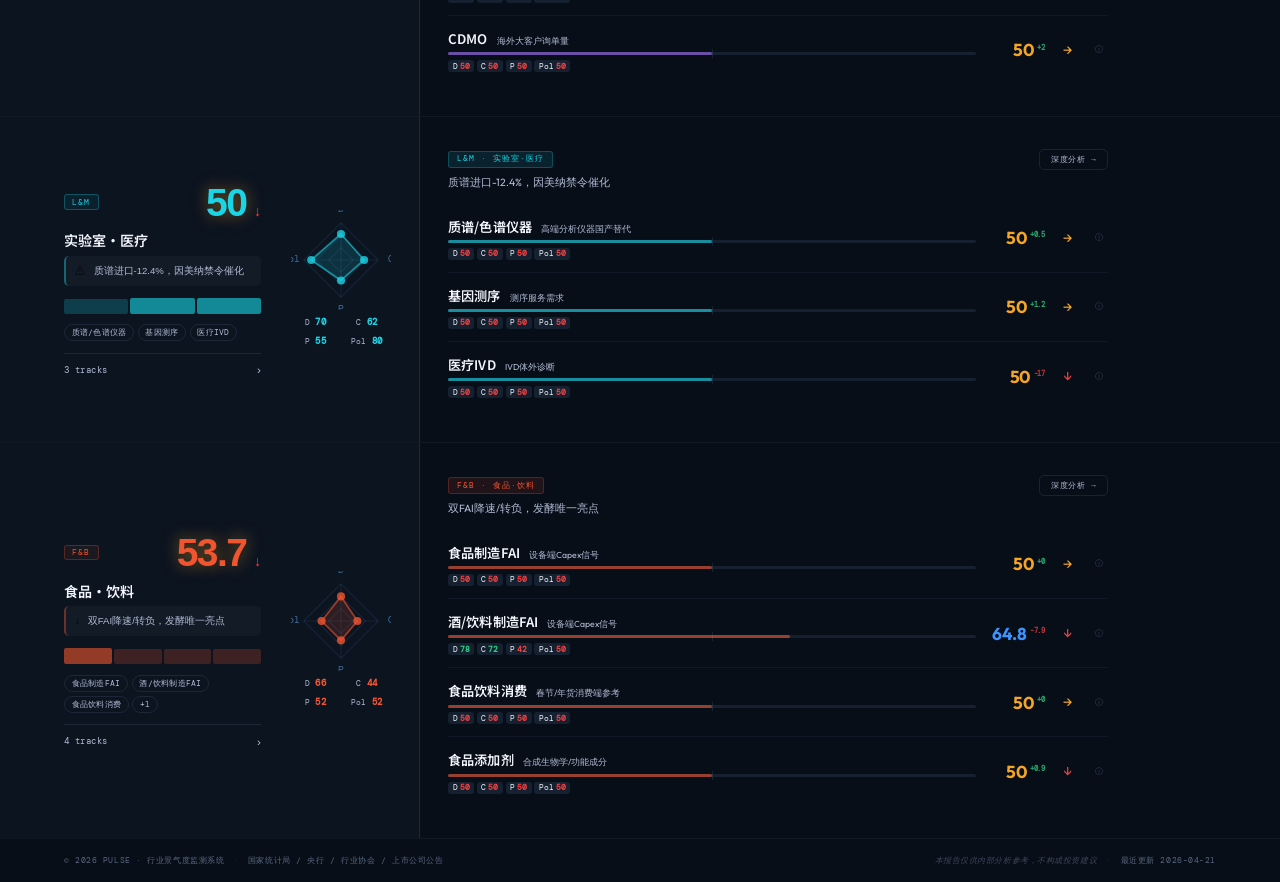
==== commit 332bc298: "chore: auto update PULSE 2026-04" ====
--- a/index.html
+++ b/index.html
@@ -592,7 +592,7 @@
   <div class="footer-right">
     <span class="footer-disclaimer" data-i18n="footer.disclaimer">本报告仅供内部分析参考，不构成投资建议</span>
     <span class="footer-divider">·</span>
-    <span data-i18n="footer.updated">最近更新 2026-04-14</span>
+    <span data-i18n="footer.updated">最近更新 2026-04-21</span>
   </div>
 </footer>
 
@@ -603,27 +603,27 @@
 const HEAT_RANK={};
 
 const BM={
-  Macro:{n:'宏观背景',    heat:52.5,tr:'up', D:50,C:44,P:56,Pol:62,
+  Macro:{n:'宏观背景',    heat:50.0,tr:'dn', D:50,C:44,P:56,Pol:62,
     sum:'3月制造业PMI 50.4%重返扩张！Q1开局信号确认',
     sumAlert:'🟢',href:'macro.html',tracks:['m1','m2','m3'],sparks:[48,50,53],hotIdx:2,
     insight:'<strong>宏观背景</strong> — 3月制造业PMI 50.4%，重返扩张区间；生产52.6%、新订单51.8%，中小企业同步改善。FAI+1.8%转正叠加PMI确认，Q1开局信号转强。<span class="ai-src" data-src="国家统计局 · 2026-03-31">NSB</span>'},
-  EI:{n:'能源·基础设施',  heat:65.6,tr:'up', D:82,C:80,P:68,Pol:86,
+  EI:{n:'能源·基础设施',  heat:63.1,tr:'fl', D:82,C:80,P:68,Pol:86,
     sum:'两会AI基建落地+美半导体232关税双重催化',
     sumAlert:'🔥',href:'hydrogen.html',tracks:['e1','e2','e3','e4'],sparks:[64,72,74,44],hotIdx:2,
     insight:'<strong>液冷数据中心</strong> — 渗透率被TrendForce上调至47%，美国232关税倒逼国产化，液冷Heat创全周期新高 <strong style="color:var(--hot)">86.1</strong>，D/C双维度超90分。<span class="ai-src" data-src="TrendForce 2026Q1">TF</span>'},
-  GI:{n:'通用工业',       heat:79.0,tr:'up', D:80,C:82,P:62,Pol:72,
+  GI:{n:'通用工业',       heat:50.0,tr:'dn', D:80,C:82,P:62,Pol:72,
     sum:'CATL三线共振，订单确定性最强',
     sumAlert:'⚡',href:'semiconductor.html',tracks:['g1'],sparks:[70,74,76],hotIdx:2,
     insight:'<strong>通用工业</strong> — CATL匈牙利Q1量产+济宁储能+钠离子三线共振，Capex 82分全板块最高，先导/赢合订单可见度极高。<span class="ai-src" data-src="宁德时代 2026Q1公告">CATL</span>'},
-  'P&B':{n:'制药·生物技术',heat:58.1,tr:'dn', D:72,C:62,P:52,Pol:72,
+  'P&B':{n:'制药·生物技术',heat:57.1,tr:'dn', D:72,C:62,P:52,Pol:72,
     sum:'司美格鲁肽3/20已到期！仿制战全面启动',
     sumAlert:'⚠',href:'pharma.html',tracks:['p1','p2','p3','p4','p5'],sparks:[58,62,63,62,70],hotIdx:4,
     insight:'<strong>制药·生物技术</strong> — 司美格鲁肽专利3月20日到期，多肽CDMO询单环比+8%；Demand 72分，进入兑现窗口期。<span class="ai-src" data-src="摩熵医药 / 凯莱英公告">摩熵</span>'},
-  'L&M':{n:'实验室·医疗',  heat:54.2,tr:'dn', D:70,C:62,P:55,Pol:80,
+  'L&M':{n:'实验室·医疗',  heat:50.0,tr:'dn', D:70,C:62,P:55,Pol:80,
     sum:'质谱进口-12.4%，因美纳禁令催化',
     sumAlert:'⚠',href:'mscc.html',tracks:['l1','l2','l3'],sparks:[58,62,62],hotIdx:1,
     insight:'<strong>实验室·医疗</strong> — 因美纳列入不可靠实体清单，质谱进口骤降12.4%，Policy 80分，是L&M国产替代信号最强的时间节点。<span class="ai-src" data-src="商务部公告 / 海关总署">商务部</span>'},
-  'F&B':{n:'食品·饮料',    heat:59.6,tr:'up', D:66,C:44,P:52,Pol:52,
+  'F&B':{n:'食品·饮料',    heat:53.7,tr:'dn', D:66,C:44,P:52,Pol:52,
     sum:'双FAI降速/转负，发酵唯一亮点',
     sumAlert:'↓',href:'food.html',tracks:['f1','f2','f3','f4'],sparks:[60,56,55,55],hotIdx:3,
     insight:'<strong>食品·饮料</strong> — 酒饮料FAI转负-0.2%，Capex 44分全板块最低；唯一亮点：合成生物发酵设备进入交付期，功能成分>800亿。<span class="ai-src" data-src="国家统计局 FAI 2025全年">NSB</span>'},
@@ -633,24 +633,24 @@
 const T={
   m1:{b:'Macro',n:'制造业 PMI',sub:'制造业景气指数',heat:50.0,tr:'fl',delta:+1.4,D:50,C:50,P:50,Pol:50,data:['打分异常'],tw:'请人工核查',act:'关注中小企业订单恢复情况，密切跟踪成本传导与价格承受力，适度布局景气复苏赛道。',src:['国家统计局 2026-03-31','财新/标普全球']},
   m2:{b:'Macro',n:'M2 / 社融',sub:'货币政策综合信号',heat:50.0,tr:'fl',delta:0.0,D:50,C:50,P:50,Pol:50,data:['打分异常'],tw:'请人工核查',act:'暂缓决策',src:['中国人民银行']},
-  m3:{b:'Macro',n:'固定资产投资',sub:'制造业FAI/规上增加值',heat:58.2,tr:'up',delta:+2.1,D:55,C:55,P:60,Pol:70,data:['2024年全国固定资产投资增长3.2%，规上工业增加值平稳'],tw:'FAI增速3.2%平稳运行，制造业投资暂无强劲扩张信号，政策持续支持高技术制造业',act:'关注制造业设备更新专项政策落地情况，筛选结构性增长赛道',src:['国家统计局']},
-  e1:{b:'EI',n:'液冷数据中心',sub:'AI液冷渗透率/市场规模',heat:72.2,tr:'dn',delta:+4.2,D:82,C:78,P:42,Pol:78,data:['液冷数据中心渗透率约3%-5%，AI算力驱动渗透加速'],tw:'AI大模型催生液冷刚性需求，产业链积极布局但成本与标准化瓶颈犹存',act:'重点跟踪头部厂商CDU订单落地及浸没式技术量产进展，逢低配置龙头',src:['TrendForce','国信证券']},
-  e2:{b:'EI',n:'半导体设备国产化',sub:'龙头设备商/前道市场',heat:79.7,tr:'up',delta:+3.5,D:82,C:78,P:72,Pol:88,data:['国产化率35%，刻蚀工艺推进至3nm，北方华创跻身全球前十'],tw:'需求强劲、政策支持力度大，国产替代加速推进，景气度处于高位',act:'重点关注北方华创、中微等龙头订单落地，关注晶圆厂资本开支周期',src:['WSTS','北方华创财报']},
-  e3:{b:'EI',n:'绿氢电解槽',sub:'PEM/AEM高壁垒路线',heat:50.0,tr:'fl',delta:+1.8,D:50,C:50,P:50,Pol:50,data:['打分异常'],tw:'请人工核查',act:'跟踪15笔PEM订单落地情况，关注财政资金流向',src:['香橙会氢能数据库']},
-  e4:{b:'EI',n:'燃料电池',sub:'FCEV重卡/系统集成',heat:50.0,tr:'fl',delta:8.2,D:50,C:50,P:50,Pol:50,data:['打分异常'],tw:'请人工核查',act:'关注港口/矿区封闭场景订单释放，谨慎布局上游材料环节',src:['中汽协']},
-  g1:{b:'GI',n:'锂电设备',sub:'宁德时代产能扩张',heat:79.0,tr:'up',delta:7.8,D:85,C:82,P:72,Pol:68,data:['先导智能获中企迄今最大美国订单，海外订单占比大幅增长，2025开门红。'],tw:'锂电设备需求强劲反弹，海外扩张加速，订单饱满支撑业绩增长，景气度明显上升。',act:'重点关注先导智能港交所上市进展，布局宁德时代/赢合科技产业链机会。',src:['宁德时代公告']},
-  p1:{b:'P&B',n:'生物药出海',sub:'创新药License-out/BD',heat:75.8,tr:'up',delta:+2.8,D:82,C:85,P:42,Pol:88,data:['上海+广州基地新增产能释放，2024-2025年国内生物药产能集中落地'],tw:'国内政策+本土扩产双轮驱动，赛道景气度处于近三年高点，但价格端承压',act:'抓紧上海/广州设备招标窗口期，锁定多肽/ADC相关制药装备订单',src:['摩熵医药']},
-  p2:{b:'P&B',n:'合成生物学',sub:'中试车间开工数',heat:52.3,tr:'dn',delta:+1.5,D:52,C:48,P:55,Pol:58,data:['华恒生物提及但无明确扩产数据，行业处于技术研讨阶段'],tw:'新闻偏学术和行业概览，缺乏华恒/凯赛等核心标的实质性扩产订单信号，景气度中性偏弱',act:'等待华恒/凯赛发酵罐采购公告，暂不建议进场',src:['华恒/凯赛年报']},
-  p3:{b:'P&B',n:'生物药融资',sub:'早期融资额',heat:77.5,tr:'up',delta:8.1,D:82,C:85,P:55,Pol:82,data:['2024年超1200个项目获投，2025Q1融资超20亿元'],tw:'生物药融资持续火热，大额融资案例密集，技术向产品转型驱动高质量管线涌现，为3-5年后设备需求奠定坚实基础',act:'提前布局生物反应器、纯化设备、分离耗材等上游供应链，锁定优质客户订单',src:['动脉网']},
-  p4:{b:'P&B',n:'制药装备Capex',sub:'医药制造业FAI',heat:44.3,tr:'dn',delta:-5.7,D:38,C:55,P:35,Pol:50,data:['医药制造业增加值同比+0.9%，FAI+5.4%'],tw:'需求动能疲弱，成本压力挤压利润，FAI增速低位运行，景气度偏冷',act:'等待FAI增速拐点，聚焦招标密度数据验证需求回暖信号',src:['国家统计局FAI']},
-  p5:{b:'P&B',n:'CDMO',sub:'海外大客户询单量',heat:50.0,tr:'dn',delta:+2.0,D:50,C:50,P:50,Pol:50,data:['打分异常'],tw:'请人工核查',act:'重点关注凯莱英、药明康德订单落地进度，TIDES产线产能释放节奏',src:['凯莱英公告']},
-  l1:{b:'L&M',n:'质谱/色谱仪器',sub:'高端分析仪器国产替代',heat:50.0,tr:'dn',delta:+0.5,D:50,C:50,P:50,Pol:50,data:['质谱仪进口报关量-12.4% YoY，最强国产替代信号','2026年国内质谱市场预计突破230亿元'],tw:'请人工核查',act:'持仓观察，等待政府集采大单或禾信/谱育季报超预期信号再加仓。',src:['海关总署']},
-  l2:{b:'L&M',n:'基因测序',sub:'测序服务需求',heat:50.0,tr:'dn',delta:+1.2,D:50,C:50,P:50,Pol:50,data:['商务部将因美纳列入"不可靠实体清单"','华大智造CoolMPS受益，三甲医院测序仪替换潮启动'],tw:'请人工核查',act:'关注华大智造/真迈融资进展和订单落地，因美纳禁令政策演进是核心跟踪指标',src:['商务部公告']},
-  l3:{b:'L&M',n:'医疗IVD',sub:'IVD体外诊断',heat:67.0,tr:'up',delta:12.8,D:72,C:75,P:38,Pol:78,data:['2025年中国IVD市场规模超1400亿元','化学发光国产化率<30%，第28省集采降价50-70%'],tw:'集采驱动需求扩张与国产替代并行，但价格腰斩压低盈利。仪器端需求旺盛，试剂端承压',act:'关注国产化学发光仪器企业出海机会，布局低价试剂供应链整合标的',src:['智研咨询']},
-  f1:{b:'F&B',n:'食品制造FAI',sub:'设备端Capex信号',heat:50.0,tr:'up',delta:6.3,D:50,C:50,P:50,Pol:50,data:['打分异常'],tw:'请人工核查',act:'暂不配置，等待明确FAI数据或头部企业扩产公告',src:['国家统计局FAI']},
-  f2:{b:'F&B',n:'酒/饮料制造FAI',sub:'设备端Capex信号',heat:72.7,tr:'up',delta:22.7,D:82,C:85,P:55,Pol:50,data:['白酒企业半年抛360亿扩产，18家上市公司9成扩产，总投资1826亿扩产超135万吨'],tw:'白酒制造设备需求强劲，大规模扩产带动FAI高景气，但存量竞争加剧压制盈利预期',act:'重点跟踪头部酒企设备招标，关注产线智能化升级和储能设施建设机会',src:['国家统计局FAI']},
+  m3:{b:'Macro',n:'固定资产投资',sub:'制造业FAI/规上增加值',heat:50.0,tr:'dn',delta:+2.1,D:50,C:50,P:50,Pol:50,data:['打分异常'],tw:'请人工核查',act:'关注制造业设备更新专项政策落地情况，筛选结构性增长赛道',src:['国家统计局']},
+  e1:{b:'EI',n:'液冷数据中心',sub:'AI液冷渗透率/市场规模',heat:50.0,tr:'dn',delta:+4.2,D:50,C:50,P:50,Pol:50,data:['打分异常'],tw:'请人工核查',act:'重点跟踪头部厂商CDU订单落地及浸没式技术量产进展，逢低配置龙头',src:['TrendForce','国信证券']},
+  e2:{b:'EI',n:'半导体设备国产化',sub:'龙头设备商/前道市场',heat:81.0,tr:'fl',delta:+3.5,D:82,C:85,P:68,Pol:88,data:['国产化率从13.6%升至35%，SEMI预测全球设备市场将达1330亿美元（+13.7%）'],tw:'需求订单旺盛+大基金三期投向设备环节+出口管制倒逼替代加速，头部企业进入全球前十，景气度强劲上行',act:'配置北方华创/中微等平台型龙头，把握刻蚀/薄膜沉积等已突破3nm制程的细分赛道高增长机会',src:['WSTS','北方华创财报']},
+  e3:{b:'EI',n:'绿氢电解槽',sub:'PEM/AEM高壁垒路线',heat:52.8,tr:'up',delta:+1.8,D:45,C:38,P:70,Pol:78,data:['PEM电解槽多停留技术介绍，无实质商业订单披露'],tw:'PEM/AEM/SOEC/SOFC技术关注度高，但商业化订单落地稀少，碱性内卷严重拖累行业信心',act:'观望等待PEM电解槽批量招标启动信号，重点跟踪阳光电源等头部厂商动态',src:['香橙会氢能数据库']},
+  e4:{b:'EI',n:'燃料电池',sub:'FCEV重卡/系统集成',heat:71.0,tr:'up',delta:-8.2,D:72,C:75,P:55,Pol:82,data:['十五五可再生能源制氢目标100GW，燃料电池重卡进入放量提速期'],tw:'政策强支撑+重卡经济性显现推动燃料电池需求放量，商业化拐点临近',act:'优先布局重卡/港口燃料电池测试设备，同步跟踪加氢站供气系统订单',src:['中汽协']},
+  g1:{b:'GI',n:'锂电设备',sub:'宁德时代产能扩张',heat:50.0,tr:'dn',delta:-29.0,D:50,C:50,P:50,Pol:50,data:['打分异常'],tw:'请人工核查',act:'重点关注先导智能港交所上市进展，布局宁德时代/赢合科技产业链机会。',src:['宁德时代公告']},
+  p1:{b:'P&B',n:'生物药出海',sub:'创新药License-out/BD',heat:78.5,tr:'up',delta:+2.8,D:85,C:82,P:55,Pol:88,data:['上海推进生物医药智造空间建设，康方生物广州基地一期投产'],tw:'国内生物药扩产势头强劲，政策密集支持本土化生产，设备需求旺盛',act:'抓紧布局生物药上游设备供应商，关注上海/广州基地配套招标机会',src:['摩熵医药']},
+  p2:{b:'P&B',n:'合成生物学',sub:'中试车间开工数',heat:50.0,tr:'dn',delta:+1.5,D:50,C:50,P:50,Pol:50,data:['打分异常'],tw:'请人工核查',act:'等待华恒/凯赛发酵罐采购公告，暂不建议进场',src:['华恒/凯赛年报']},
+  p3:{b:'P&B',n:'生物药融资',sub:'早期融资额',heat:50.0,tr:'dn',delta:-27.5,D:50,C:50,P:50,Pol:50,data:['打分异常'],tw:'请人工核查',act:'提前布局生物反应器、纯化设备、分离耗材等上游供应链，锁定优质客户订单',src:['动脉网']},
+  p4:{b:'P&B',n:'制药装备Capex',sub:'医药制造业FAI',heat:50.0,tr:'up',delta:5.7,D:50,C:50,P:50,Pol:50,data:['打分异常'],tw:'请人工核查',act:'等待FAI增速拐点，聚焦招标密度数据验证需求回暖信号',src:['国家统计局FAI']},
+  p5:{b:'P&B',n:'CDMO',sub:'海外大客户询单量',heat:50.0,tr:'fl',delta:+2.0,D:50,C:50,P:50,Pol:50,data:['打分异常'],tw:'请人工核查',act:'重点关注凯莱英、药明康德订单落地进度，TIDES产线产能释放节奏',src:['凯莱英公告']},
+  l1:{b:'L&M',n:'质谱/色谱仪器',sub:'高端分析仪器国产替代',heat:50.0,tr:'fl',delta:+0.5,D:50,C:50,P:50,Pol:50,data:['质谱仪进口报关量-12.4% YoY，最强国产替代信号','2026年国内质谱市场预计突破230亿元'],tw:'请人工核查',act:'持仓观察，等待政府集采大单或禾信/谱育季报超预期信号再加仓。',src:['海关总署']},
+  l2:{b:'L&M',n:'基因测序',sub:'测序服务需求',heat:50.0,tr:'fl',delta:+1.2,D:50,C:50,P:50,Pol:50,data:['商务部将因美纳列入"不可靠实体清单"','华大智造CoolMPS受益，三甲医院测序仪替换潮启动'],tw:'请人工核查',act:'关注华大智造/真迈融资进展和订单落地，因美纳禁令政策演进是核心跟踪指标',src:['商务部公告']},
+  l3:{b:'L&M',n:'医疗IVD',sub:'IVD体外诊断',heat:50.0,tr:'dn',delta:-17.0,D:50,C:50,P:50,Pol:50,data:['2025年中国IVD市场规模超1400亿元','化学发光国产化率<30%，第28省集采降价50-70%'],tw:'请人工核查',act:'关注国产化学发光仪器企业出海机会，布局低价试剂供应链整合标的',src:['智研咨询']},
+  f1:{b:'F&B',n:'食品制造FAI',sub:'设备端Capex信号',heat:50.0,tr:'fl',delta:0.0,D:50,C:50,P:50,Pol:50,data:['打分异常'],tw:'请人工核查',act:'暂不配置，等待明确FAI数据或头部企业扩产公告',src:['国家统计局FAI']},
+  f2:{b:'F&B',n:'酒/饮料制造FAI',sub:'设备端Capex信号',heat:64.8,tr:'dn',delta:-7.9,D:78,C:72,P:42,Pol:50,data:['18家白酒上市公司9成扩产，半年抛360亿扩产计划，投资1826亿扩产135万吨。'],tw:'白酒产能扩张驱动设备需求强劲，但市场竞争加剧、原材料涨价压缩盈利空间，全球经济疲软风险显现。',act:'重点跟踪白酒新建产能项目招标，关注高端化设备需求，警惕价格战风险。',src:['国家统计局FAI']},
   f3:{b:'F&B',n:'食品饮料消费',sub:'春节/年货消费端参考',heat:50.0,tr:'fl',delta:0.0,D:50,C:50,P:50,Pol:50,data:['打分异常'],tw:'请人工核查',act:'暂缓决策',src:['商务部']},
-  f4:{b:'F&B',n:'食品添加剂',sub:'合成生物学/功能成分',heat:65.8,tr:'dn',delta:+0.9,D:65,C:68,P:55,Pol:78,data:['赤藓糖醇遭遇世卫组织"营养性甜味剂"质疑，天然甜味剂替代逻辑存疑'],tw:'**赛道内部分化，合成生物发酵设备需求稳定，但赤藓糖醇负面舆情压制甜味剂设备投资情绪**',act:'**短期关注益生菌/阿洛酮糖设备订单，长线布局替代品产能设备**',src:['华恒/凯赛年报']},
+  f4:{b:'F&B',n:'食品添加剂',sub:'合成生物学/功能成分',heat:50.0,tr:'dn',delta:+0.9,D:50,C:50,P:50,Pol:50,data:['打分异常'],tw:'请人工核查',act:'**短期关注益生菌/阿洛酮糖设备订单，长线布局替代品产能设备**',src:['华恒/凯赛年报']},
 };
 
 const SOURCES=[
@@ -1058,7 +1058,7 @@
     'footer.copy':    '© 2026 PULSE · 行业景气度监测系统',
     'footer.sources': '国家统计局 / 央行 / 行业协会 / 上市公司公告',
     'footer.disclaimer': '本报告仅供内部分析参考，不构成投资建议',
-    'footer.updated': '最近更新 2026-04-14',
+    'footer.updated': '最近更新 2026-04-21',
   },
   en: {
     'nav.overview':   'Overview',
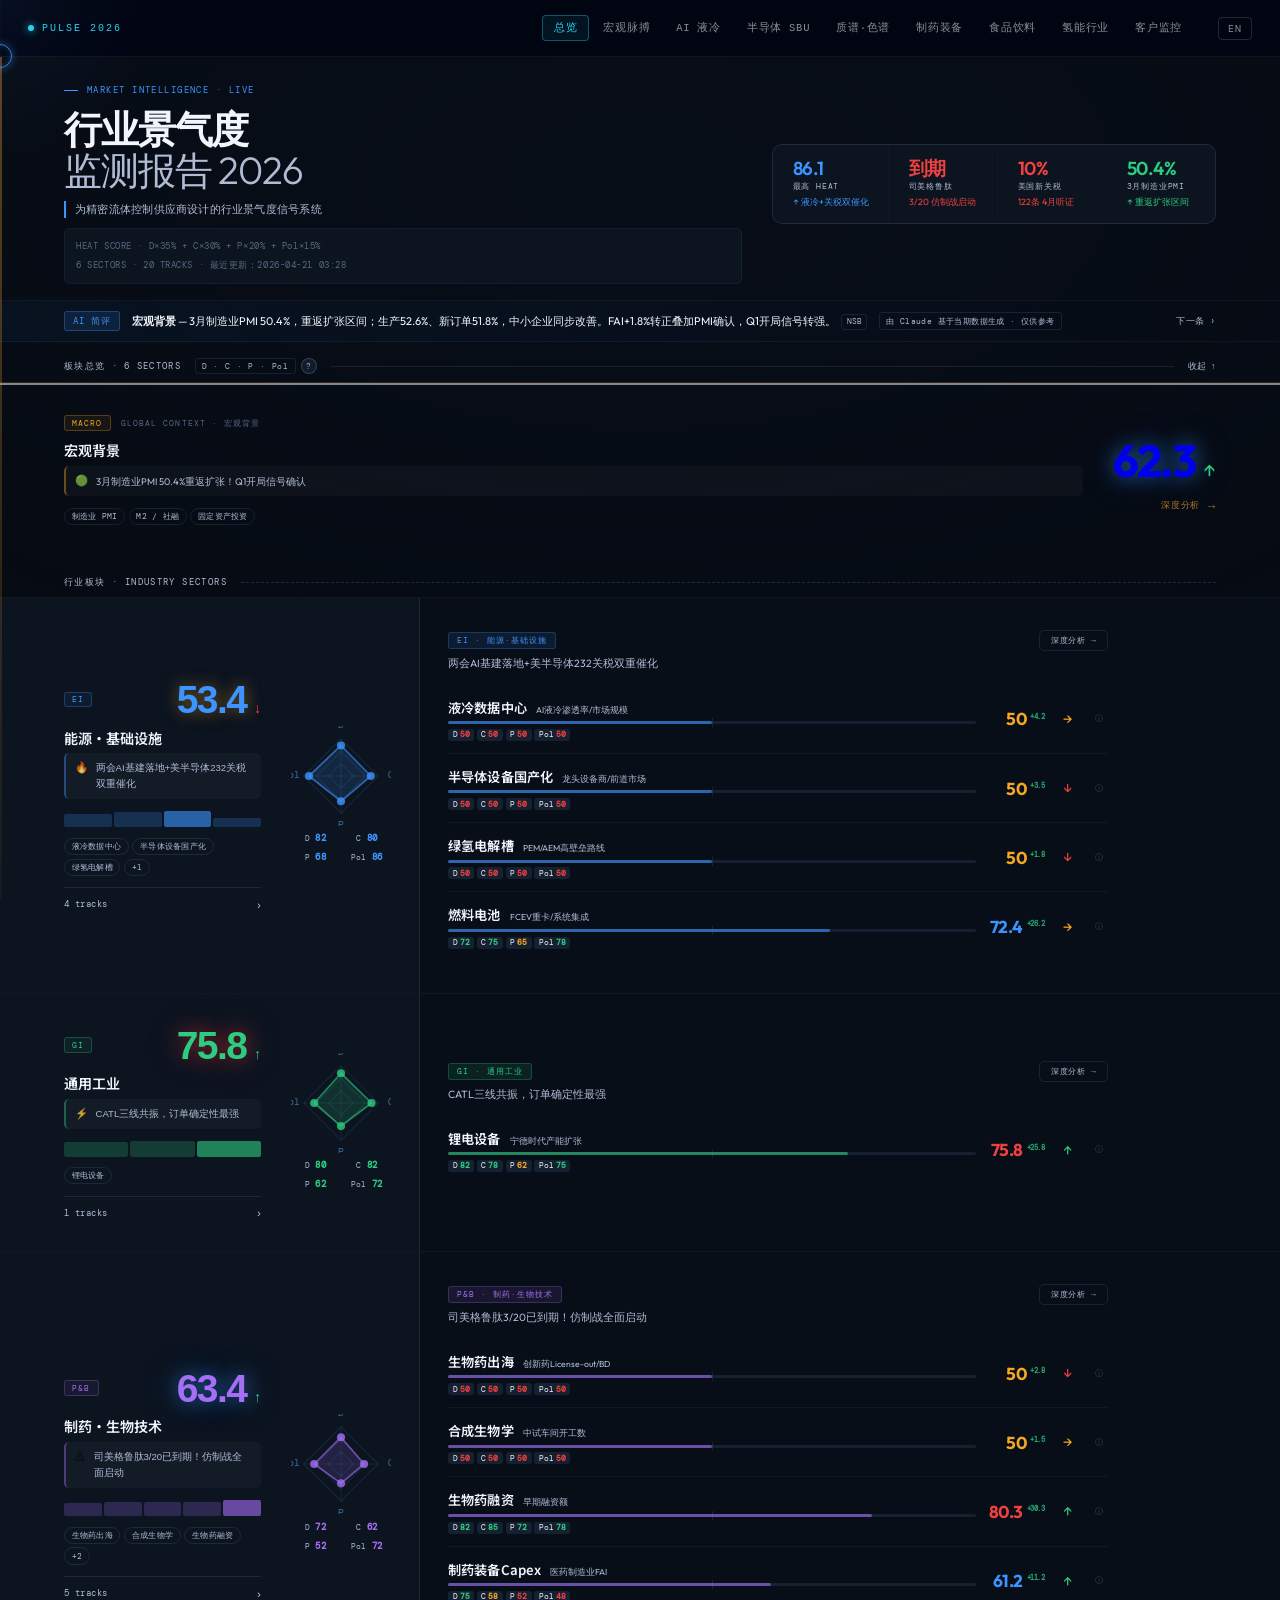
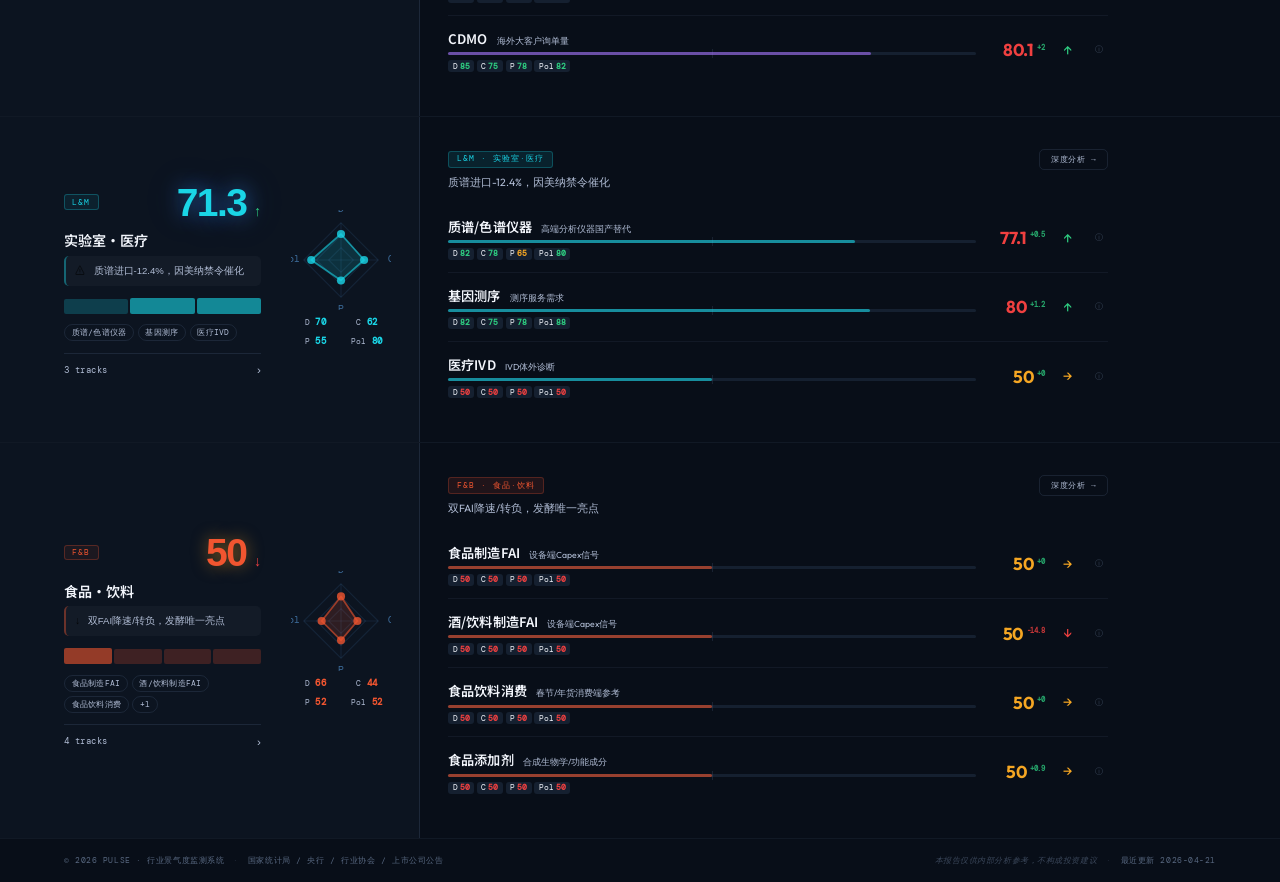
==== commit 8de397ac: "chore: auto update PULSE 2026-04" ====
--- a/index.html
+++ b/index.html
@@ -603,27 +603,27 @@
 const HEAT_RANK={};
 
 const BM={
-  Macro:{n:'宏观背景',    heat:50.0,tr:'dn', D:50,C:44,P:56,Pol:62,
+  Macro:{n:'宏观背景',    heat:62.3,tr:'up', D:50,C:44,P:56,Pol:62,
     sum:'3月制造业PMI 50.4%重返扩张！Q1开局信号确认',
     sumAlert:'🟢',href:'macro.html',tracks:['m1','m2','m3'],sparks:[48,50,53],hotIdx:2,
     insight:'<strong>宏观背景</strong> — 3月制造业PMI 50.4%，重返扩张区间；生产52.6%、新订单51.8%，中小企业同步改善。FAI+1.8%转正叠加PMI确认，Q1开局信号转强。<span class="ai-src" data-src="国家统计局 · 2026-03-31">NSB</span>'},
-  EI:{n:'能源·基础设施',  heat:63.1,tr:'fl', D:82,C:80,P:68,Pol:86,
+  EI:{n:'能源·基础设施',  heat:53.4,tr:'dn', D:82,C:80,P:68,Pol:86,
     sum:'两会AI基建落地+美半导体232关税双重催化',
     sumAlert:'🔥',href:'hydrogen.html',tracks:['e1','e2','e3','e4'],sparks:[64,72,74,44],hotIdx:2,
     insight:'<strong>液冷数据中心</strong> — 渗透率被TrendForce上调至47%，美国232关税倒逼国产化，液冷Heat创全周期新高 <strong style="color:var(--hot)">86.1</strong>，D/C双维度超90分。<span class="ai-src" data-src="TrendForce 2026Q1">TF</span>'},
-  GI:{n:'通用工业',       heat:50.0,tr:'dn', D:80,C:82,P:62,Pol:72,
+  GI:{n:'通用工业',       heat:75.8,tr:'up', D:80,C:82,P:62,Pol:72,
     sum:'CATL三线共振，订单确定性最强',
     sumAlert:'⚡',href:'semiconductor.html',tracks:['g1'],sparks:[70,74,76],hotIdx:2,
     insight:'<strong>通用工业</strong> — CATL匈牙利Q1量产+济宁储能+钠离子三线共振，Capex 82分全板块最高，先导/赢合订单可见度极高。<span class="ai-src" data-src="宁德时代 2026Q1公告">CATL</span>'},
-  'P&B':{n:'制药·生物技术',heat:57.1,tr:'dn', D:72,C:62,P:52,Pol:72,
+  'P&B':{n:'制药·生物技术',heat:63.4,tr:'up', D:72,C:62,P:52,Pol:72,
     sum:'司美格鲁肽3/20已到期！仿制战全面启动',
     sumAlert:'⚠',href:'pharma.html',tracks:['p1','p2','p3','p4','p5'],sparks:[58,62,63,62,70],hotIdx:4,
     insight:'<strong>制药·生物技术</strong> — 司美格鲁肽专利3月20日到期，多肽CDMO询单环比+8%；Demand 72分，进入兑现窗口期。<span class="ai-src" data-src="摩熵医药 / 凯莱英公告">摩熵</span>'},
-  'L&M':{n:'实验室·医疗',  heat:50.0,tr:'dn', D:70,C:62,P:55,Pol:80,
+  'L&M':{n:'实验室·医疗',  heat:71.3,tr:'up', D:70,C:62,P:55,Pol:80,
     sum:'质谱进口-12.4%，因美纳禁令催化',
     sumAlert:'⚠',href:'mscc.html',tracks:['l1','l2','l3'],sparks:[58,62,62],hotIdx:1,
     insight:'<strong>实验室·医疗</strong> — 因美纳列入不可靠实体清单，质谱进口骤降12.4%，Policy 80分，是L&M国产替代信号最强的时间节点。<span class="ai-src" data-src="商务部公告 / 海关总署">商务部</span>'},
-  'F&B':{n:'食品·饮料',    heat:53.7,tr:'dn', D:66,C:44,P:52,Pol:52,
+  'F&B':{n:'食品·饮料',    heat:50.0,tr:'dn', D:66,C:44,P:52,Pol:52,
     sum:'双FAI降速/转负，发酵唯一亮点',
     sumAlert:'↓',href:'food.html',tracks:['f1','f2','f3','f4'],sparks:[60,56,55,55],hotIdx:3,
     insight:'<strong>食品·饮料</strong> — 酒饮料FAI转负-0.2%，Capex 44分全板块最低；唯一亮点：合成生物发酵设备进入交付期，功能成分>800亿。<span class="ai-src" data-src="国家统计局 FAI 2025全年">NSB</span>'},
@@ -631,26 +631,26 @@
 const BO=['Macro','EI','GI','P&B','L&M','F&B'];
 
 const T={
-  m1:{b:'Macro',n:'制造业 PMI',sub:'制造业景气指数',heat:50.0,tr:'fl',delta:+1.4,D:50,C:50,P:50,Pol:50,data:['打分异常'],tw:'请人工核查',act:'关注中小企业订单恢复情况，密切跟踪成本传导与价格承受力，适度布局景气复苏赛道。',src:['国家统计局 2026-03-31','财新/标普全球']},
+  m1:{b:'Macro',n:'制造业 PMI',sub:'制造业景气指数',heat:62.6,tr:'up',delta:+1.4,D:48,C:75,P:55,Pol:82,data:['12月PMI降至近三年新低，11月财新PMI升至51.5后回落，需求端承压。'],tw:'宏观景气分化，制造业需求疲软但政策支持力度大，半导体国产替代加速推进。',act:'关注头部企业订单动向，重点跟踪国产替代进展和产业基金投向落地情况。',src:['国家统计局 2026-03-31','财新/标普全球']},
   m2:{b:'Macro',n:'M2 / 社融',sub:'货币政策综合信号',heat:50.0,tr:'fl',delta:0.0,D:50,C:50,P:50,Pol:50,data:['打分异常'],tw:'请人工核查',act:'暂缓决策',src:['中国人民银行']},
-  m3:{b:'Macro',n:'固定资产投资',sub:'制造业FAI/规上增加值',heat:50.0,tr:'dn',delta:+2.1,D:50,C:50,P:50,Pol:50,data:['打分异常'],tw:'请人工核查',act:'关注制造业设备更新专项政策落地情况，筛选结构性增长赛道',src:['国家统计局']},
-  e1:{b:'EI',n:'液冷数据中心',sub:'AI液冷渗透率/市场规模',heat:50.0,tr:'dn',delta:+4.2,D:50,C:50,P:50,Pol:50,data:['打分异常'],tw:'请人工核查',act:'重点跟踪头部厂商CDU订单落地及浸没式技术量产进展，逢低配置龙头',src:['TrendForce','国信证券']},
-  e2:{b:'EI',n:'半导体设备国产化',sub:'龙头设备商/前道市场',heat:81.0,tr:'fl',delta:+3.5,D:82,C:85,P:68,Pol:88,data:['国产化率从13.6%升至35%，SEMI预测全球设备市场将达1330亿美元（+13.7%）'],tw:'需求订单旺盛+大基金三期投向设备环节+出口管制倒逼替代加速，头部企业进入全球前十，景气度强劲上行',act:'配置北方华创/中微等平台型龙头，把握刻蚀/薄膜沉积等已突破3nm制程的细分赛道高增长机会',src:['WSTS','北方华创财报']},
-  e3:{b:'EI',n:'绿氢电解槽',sub:'PEM/AEM高壁垒路线',heat:52.8,tr:'up',delta:+1.8,D:45,C:38,P:70,Pol:78,data:['PEM电解槽多停留技术介绍，无实质商业订单披露'],tw:'PEM/AEM/SOEC/SOFC技术关注度高，但商业化订单落地稀少，碱性内卷严重拖累行业信心',act:'观望等待PEM电解槽批量招标启动信号，重点跟踪阳光电源等头部厂商动态',src:['香橙会氢能数据库']},
-  e4:{b:'EI',n:'燃料电池',sub:'FCEV重卡/系统集成',heat:71.0,tr:'up',delta:-8.2,D:72,C:75,P:55,Pol:82,data:['十五五可再生能源制氢目标100GW，燃料电池重卡进入放量提速期'],tw:'政策强支撑+重卡经济性显现推动燃料电池需求放量，商业化拐点临近',act:'优先布局重卡/港口燃料电池测试设备，同步跟踪加氢站供气系统订单',src:['中汽协']},
-  g1:{b:'GI',n:'锂电设备',sub:'宁德时代产能扩张',heat:50.0,tr:'dn',delta:-29.0,D:50,C:50,P:50,Pol:50,data:['打分异常'],tw:'请人工核查',act:'重点关注先导智能港交所上市进展，布局宁德时代/赢合科技产业链机会。',src:['宁德时代公告']},
-  p1:{b:'P&B',n:'生物药出海',sub:'创新药License-out/BD',heat:78.5,tr:'up',delta:+2.8,D:85,C:82,P:55,Pol:88,data:['上海推进生物医药智造空间建设，康方生物广州基地一期投产'],tw:'国内生物药扩产势头强劲，政策密集支持本土化生产，设备需求旺盛',act:'抓紧布局生物药上游设备供应商，关注上海/广州基地配套招标机会',src:['摩熵医药']},
-  p2:{b:'P&B',n:'合成生物学',sub:'中试车间开工数',heat:50.0,tr:'dn',delta:+1.5,D:50,C:50,P:50,Pol:50,data:['打分异常'],tw:'请人工核查',act:'等待华恒/凯赛发酵罐采购公告，暂不建议进场',src:['华恒/凯赛年报']},
-  p3:{b:'P&B',n:'生物药融资',sub:'早期融资额',heat:50.0,tr:'dn',delta:-27.5,D:50,C:50,P:50,Pol:50,data:['打分异常'],tw:'请人工核查',act:'提前布局生物反应器、纯化设备、分离耗材等上游供应链，锁定优质客户订单',src:['动脉网']},
-  p4:{b:'P&B',n:'制药装备Capex',sub:'医药制造业FAI',heat:50.0,tr:'up',delta:5.7,D:50,C:50,P:50,Pol:50,data:['打分异常'],tw:'请人工核查',act:'等待FAI增速拐点，聚焦招标密度数据验证需求回暖信号',src:['国家统计局FAI']},
-  p5:{b:'P&B',n:'CDMO',sub:'海外大客户询单量',heat:50.0,tr:'fl',delta:+2.0,D:50,C:50,P:50,Pol:50,data:['打分异常'],tw:'请人工核查',act:'重点关注凯莱英、药明康德订单落地进度，TIDES产线产能释放节奏',src:['凯莱英公告']},
-  l1:{b:'L&M',n:'质谱/色谱仪器',sub:'高端分析仪器国产替代',heat:50.0,tr:'fl',delta:+0.5,D:50,C:50,P:50,Pol:50,data:['质谱仪进口报关量-12.4% YoY，最强国产替代信号','2026年国内质谱市场预计突破230亿元'],tw:'请人工核查',act:'持仓观察，等待政府集采大单或禾信/谱育季报超预期信号再加仓。',src:['海关总署']},
-  l2:{b:'L&M',n:'基因测序',sub:'测序服务需求',heat:50.0,tr:'fl',delta:+1.2,D:50,C:50,P:50,Pol:50,data:['商务部将因美纳列入"不可靠实体清单"','华大智造CoolMPS受益，三甲医院测序仪替换潮启动'],tw:'请人工核查',act:'关注华大智造/真迈融资进展和订单落地，因美纳禁令政策演进是核心跟踪指标',src:['商务部公告']},
-  l3:{b:'L&M',n:'医疗IVD',sub:'IVD体外诊断',heat:50.0,tr:'dn',delta:-17.0,D:50,C:50,P:50,Pol:50,data:['2025年中国IVD市场规模超1400亿元','化学发光国产化率<30%，第28省集采降价50-70%'],tw:'请人工核查',act:'关注国产化学发光仪器企业出海机会，布局低价试剂供应链整合标的',src:['智研咨询']},
+  m3:{b:'Macro',n:'固定资产投资',sub:'制造业FAI/规上增加值',heat:76.2,tr:'up',delta:+2.1,D:78,C:72,P:75,Pol:82,data:['2025年1-5月全国FAI增长3.7%，全球半导体设备2026年预增26%+，云服务商资本开支增40%'],tw:'高端制造投资动能强劲，AI芯片扩产驱动半导体设备需求旺盛，政策支持产业升级，景气度向好',act:'重点关注集成电路、泛半导体领域大额招标和融资动向，布局高技术制造设备供应链',src:['国家统计局']},
+  e1:{b:'EI',n:'液冷数据中心',sub:'AI液冷渗透率/市场规模',heat:50.0,tr:'fl',delta:+4.2,D:50,C:50,P:50,Pol:50,data:['打分异常'],tw:'请人工核查',act:'重点跟踪头部厂商CDU订单落地及浸没式技术量产进展，逢低配置龙头',src:['TrendForce','国信证券']},
+  e2:{b:'EI',n:'半导体设备国产化',sub:'龙头设备商/前道市场',heat:50.0,tr:'dn',delta:+3.5,D:50,C:50,P:50,Pol:50,data:['打分异常'],tw:'请人工核查',act:'配置北方华创/中微等平台型龙头，把握刻蚀/薄膜沉积等已突破3nm制程的细分赛道高增长机会',src:['WSTS','北方华创财报']},
+  e3:{b:'EI',n:'绿氢电解槽',sub:'PEM/AEM高壁垒路线',heat:50.0,tr:'dn',delta:+1.8,D:50,C:50,P:50,Pol:50,data:['打分异常'],tw:'请人工核查',act:'观望等待PEM电解槽批量招标启动信号，重点跟踪阳光电源等头部厂商动态',src:['香橙会氢能数据库']},
+  e4:{b:'EI',n:'燃料电池',sub:'FCEV重卡/系统集成',heat:72.4,tr:'fl',delta:26.2,D:72,C:75,P:65,Pol:78,data:['重卡商业化加速，2024年氢油平价目标达成，膜电极堆叠速度提升150%'],tw:'燃料电池设备赛道进入放量期，制造装备国产化突破带动订单增长，政策支持力度强',act:'重点关注电堆制造装备、膜电极生产线招标；跟踪重卡应用场景扩展进度',src:['中汽协']},
+  g1:{b:'GI',n:'锂电设备',sub:'宁德时代产能扩张',heat:75.8,tr:'up',delta:25.8,D:82,C:78,P:62,Pol:75,data:['储能锂电2025年出货量630GWh同比增85%，先导智能获美国最大订单，海外订单占比大幅增长'],tw:'需求端强劲复苏，订单"开门红"驱动触底反弹；海外扩产加速释放增量；价格竞争仍存但头部企业盈利改善',act:'重点关注先导智能、赢合科技海外订单进展；布局固态电池设备技术储备；关注储能设备产能投放节奏',src:['宁德时代公告']},
+  p1:{b:'P&B',n:'生物药出海',sub:'创新药License-out/BD',heat:50.0,tr:'dn',delta:+2.8,D:50,C:50,P:50,Pol:50,data:['打分异常'],tw:'请人工核查',act:'抓紧布局生物药上游设备供应商，关注上海/广州基地配套招标机会',src:['摩熵医药']},
+  p2:{b:'P&B',n:'合成生物学',sub:'中试车间开工数',heat:50.0,tr:'fl',delta:+1.5,D:50,C:50,P:50,Pol:50,data:['打分异常'],tw:'请人工核查',act:'等待华恒/凯赛发酵罐采购公告，暂不建议进场',src:['华恒/凯赛年报']},
+  p3:{b:'P&B',n:'生物药融资',sub:'早期融资额',heat:80.3,tr:'up',delta:30.3,D:82,C:85,P:72,Pol:78,data:['2024年超1200个项目获投，2025Q1融资超20亿元，在手订单同比增长55.56%'],tw:'融资热度高企，创新药产业化加速，CDMO产能扩张驱动设备需求向上，景气度强劲',act:'重点关注ADC、抗体等高端制剂产能建设，布局CDMO设备供应链机会',src:['动脉网']},
+  p4:{b:'P&B',n:'制药装备Capex',sub:'医药制造业FAI',heat:61.2,tr:'up',delta:11.2,D:75,C:58,P:52,Pol:48,data:['在手订单580亿元同比增28.8%，医药制造FAI仅涨5.4%，中国客户收入下滑3.5%'],tw:'海外订单强劲驱动需求，但国内FAI增速低迷，制药装备投资动能不足，景气度中等偏弱',act:'重点关注楚天科技/东富龙国内订单情况，密切跟踪医药制造业固定资产投资趋势',src:['国家统计局FAI']},
+  p5:{b:'P&B',n:'CDMO',sub:'海外大客户询单量',heat:80.1,tr:'up',delta:+2.0,D:85,C:75,P:78,Pol:82,data:['凯莱英制剂CDMO在手订单同比+49.13%，BMS订单17.67亿元'],tw:'CDMO订单景气持续修复，头部企业接单能力强，2026年预计营收增长19-22%，行业拐点明确',act:'配置药明康德、凯莱英等CDMO龙头，关注TIDES/ADC/GLP-1产线订单释放节奏',src:['凯莱英公告']},
+  l1:{b:'L&M',n:'质谱/色谱仪器',sub:'高端分析仪器国产替代',heat:77.1,tr:'up',delta:+0.5,D:82,C:78,P:65,Pol:80,data:['质谱仪进口报关量-12.4% YoY，最强国产替代信号','2026年国内质谱市场预计突破230亿元'],tw:'政府采购国产化提速，技术突破+政策补贴双驱动，国产替代窗口期明确',act:'重点配置已中标的谱育/禾信，关注首台套补贴目录扩围机会',src:['海关总署']},
+  l2:{b:'L&M',n:'基因测序',sub:'测序服务需求',heat:80.0,tr:'up',delta:+1.2,D:82,C:75,P:78,Pol:88,data:['商务部将因美纳列入"不可靠实体清单"','华大智造CoolMPS受益，三甲医院测序仪替换潮启动'],tw:'因美纳禁令是最强催化，华大智造新品密集发布，国产设备需求爆发，行业景气度处于高位',act:'重点关注华大智造、真迈等国产设备商订单释放，关注测序服务商设备采购招标动向',src:['商务部公告']},
+  l3:{b:'L&M',n:'医疗IVD',sub:'IVD体外诊断',heat:50.0,tr:'fl',delta:0.0,D:50,C:50,P:50,Pol:50,data:['2025年中国IVD市场规模超1400亿元','化学发光国产化率<30%，第28省集采降价50-70%'],tw:'请人工核查',act:'关注国产化学发光仪器企业出海机会，布局低价试剂供应链整合标的',src:['智研咨询']},
   f1:{b:'F&B',n:'食品制造FAI',sub:'设备端Capex信号',heat:50.0,tr:'fl',delta:0.0,D:50,C:50,P:50,Pol:50,data:['打分异常'],tw:'请人工核查',act:'暂不配置，等待明确FAI数据或头部企业扩产公告',src:['国家统计局FAI']},
-  f2:{b:'F&B',n:'酒/饮料制造FAI',sub:'设备端Capex信号',heat:64.8,tr:'dn',delta:-7.9,D:78,C:72,P:42,Pol:50,data:['18家白酒上市公司9成扩产，半年抛360亿扩产计划，投资1826亿扩产135万吨。'],tw:'白酒产能扩张驱动设备需求强劲，但市场竞争加剧、原材料涨价压缩盈利空间，全球经济疲软风险显现。',act:'重点跟踪白酒新建产能项目招标，关注高端化设备需求，警惕价格战风险。',src:['国家统计局FAI']},
+  f2:{b:'F&B',n:'酒/饮料制造FAI',sub:'设备端Capex信号',heat:50.0,tr:'dn',delta:-14.8,D:50,C:50,P:50,Pol:50,data:['打分异常'],tw:'请人工核查',act:'重点跟踪白酒新建产能项目招标，关注高端化设备需求，警惕价格战风险。',src:['国家统计局FAI']},
   f3:{b:'F&B',n:'食品饮料消费',sub:'春节/年货消费端参考',heat:50.0,tr:'fl',delta:0.0,D:50,C:50,P:50,Pol:50,data:['打分异常'],tw:'请人工核查',act:'暂缓决策',src:['商务部']},
-  f4:{b:'F&B',n:'食品添加剂',sub:'合成生物学/功能成分',heat:50.0,tr:'dn',delta:+0.9,D:50,C:50,P:50,Pol:50,data:['打分异常'],tw:'请人工核查',act:'**短期关注益生菌/阿洛酮糖设备订单，长线布局替代品产能设备**',src:['华恒/凯赛年报']},
+  f4:{b:'F&B',n:'食品添加剂',sub:'合成生物学/功能成分',heat:50.0,tr:'fl',delta:+0.9,D:50,C:50,P:50,Pol:50,data:['打分异常'],tw:'请人工核查',act:'**短期关注益生菌/阿洛酮糖设备订单，长线布局替代品产能设备**',src:['华恒/凯赛年报']},
 };
 
 const SOURCES=[
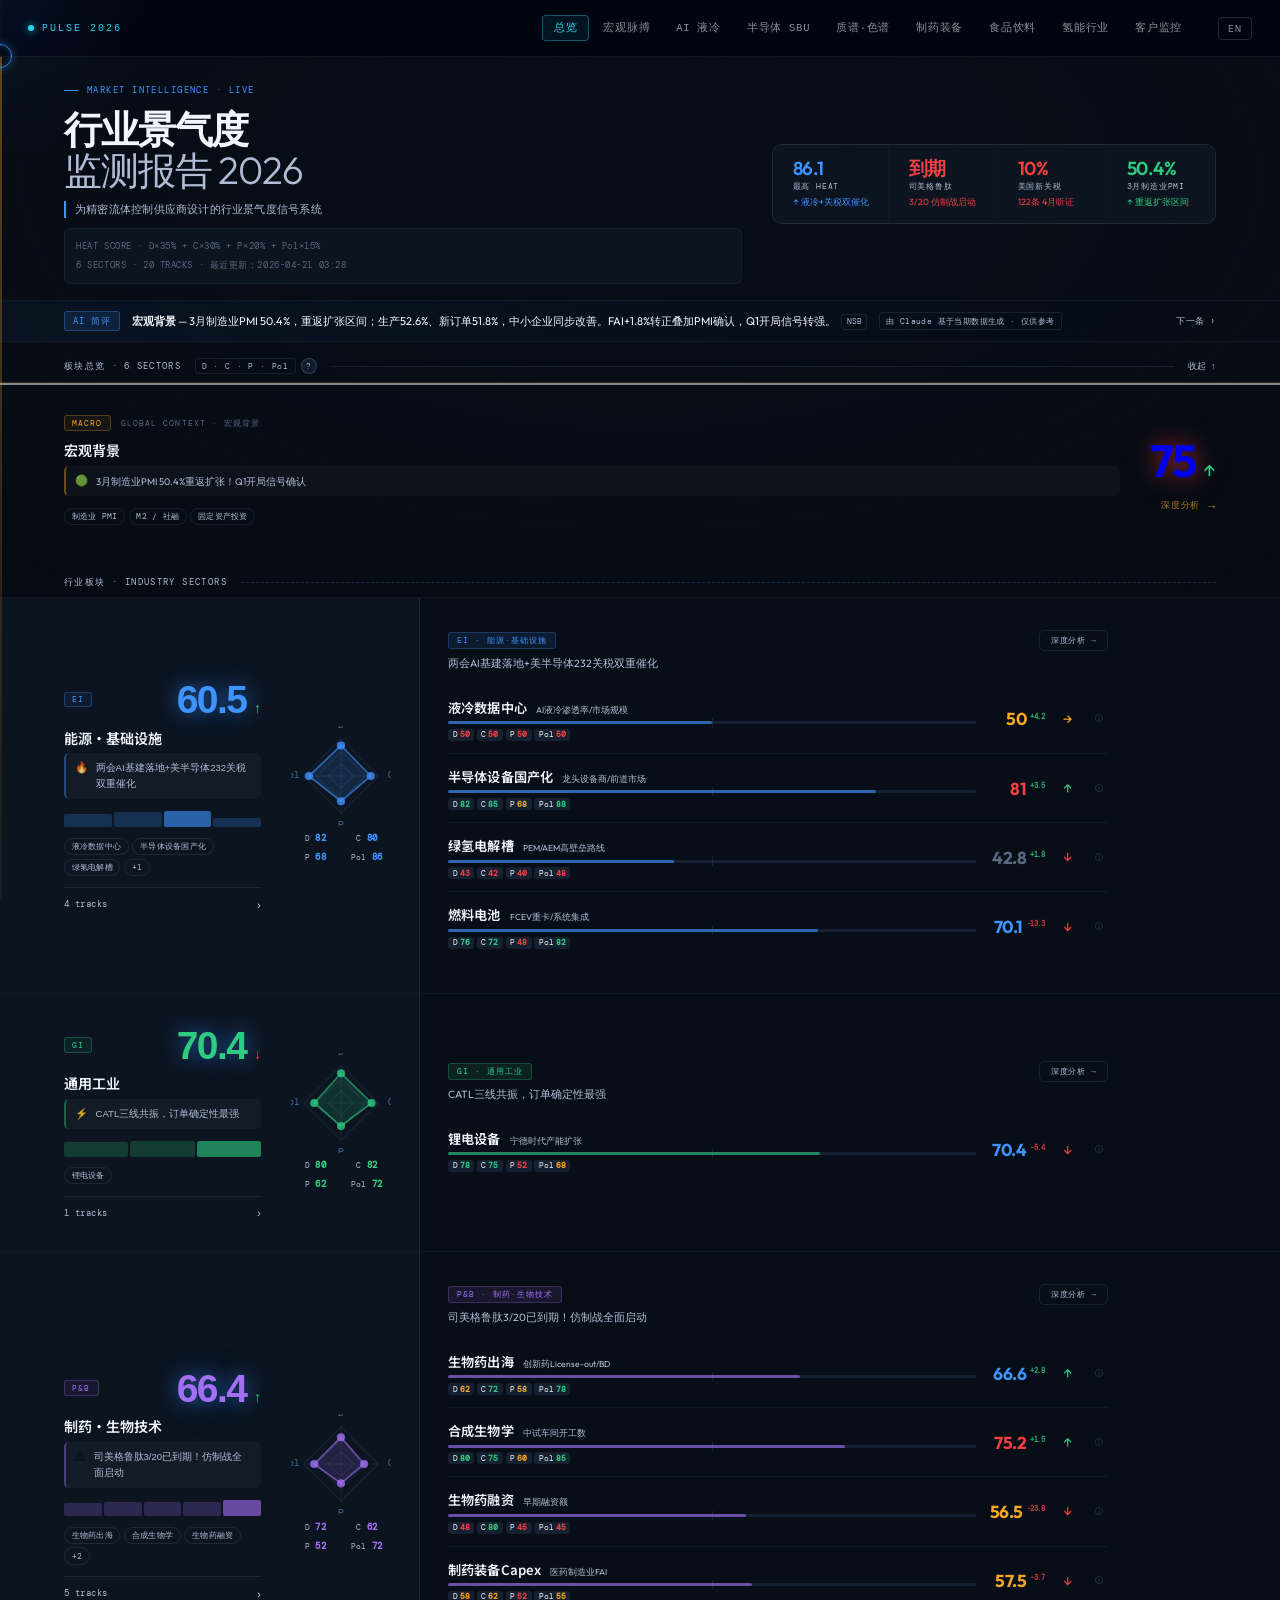
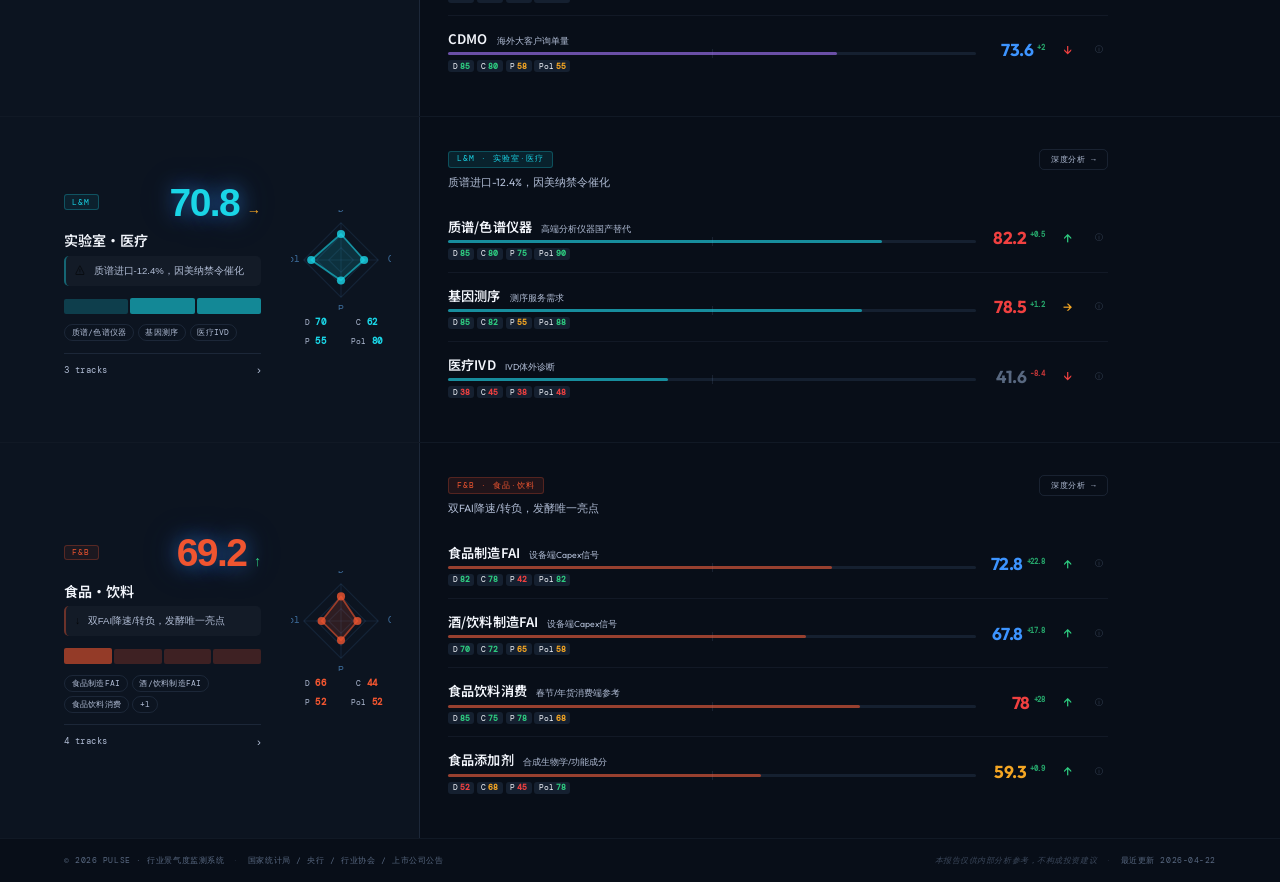
==== commit f78017a5: "chore: auto update PULSE 2026-04" ====
--- a/index.html
+++ b/index.html
@@ -592,7 +592,7 @@
   <div class="footer-right">
     <span class="footer-disclaimer" data-i18n="footer.disclaimer">本报告仅供内部分析参考，不构成投资建议</span>
     <span class="footer-divider">·</span>
-    <span data-i18n="footer.updated">最近更新 2026-04-21</span>
+    <span data-i18n="footer.updated">最近更新 2026-04-22</span>
   </div>
 </footer>
 
@@ -603,27 +603,27 @@
 const HEAT_RANK={};
 
 const BM={
-  Macro:{n:'宏观背景',    heat:62.3,tr:'up', D:50,C:44,P:56,Pol:62,
+  Macro:{n:'宏观背景',    heat:75.0,tr:'up', D:50,C:44,P:56,Pol:62,
     sum:'3月制造业PMI 50.4%重返扩张！Q1开局信号确认',
     sumAlert:'🟢',href:'macro.html',tracks:['m1','m2','m3'],sparks:[48,50,53],hotIdx:2,
     insight:'<strong>宏观背景</strong> — 3月制造业PMI 50.4%，重返扩张区间；生产52.6%、新订单51.8%，中小企业同步改善。FAI+1.8%转正叠加PMI确认，Q1开局信号转强。<span class="ai-src" data-src="国家统计局 · 2026-03-31">NSB</span>'},
-  EI:{n:'能源·基础设施',  heat:53.4,tr:'dn', D:82,C:80,P:68,Pol:86,
+  EI:{n:'能源·基础设施',  heat:60.5,tr:'up', D:82,C:80,P:68,Pol:86,
     sum:'两会AI基建落地+美半导体232关税双重催化',
     sumAlert:'🔥',href:'hydrogen.html',tracks:['e1','e2','e3','e4'],sparks:[64,72,74,44],hotIdx:2,
     insight:'<strong>液冷数据中心</strong> — 渗透率被TrendForce上调至47%，美国232关税倒逼国产化，液冷Heat创全周期新高 <strong style="color:var(--hot)">86.1</strong>，D/C双维度超90分。<span class="ai-src" data-src="TrendForce 2026Q1">TF</span>'},
-  GI:{n:'通用工业',       heat:75.8,tr:'up', D:80,C:82,P:62,Pol:72,
+  GI:{n:'通用工业',       heat:70.4,tr:'dn', D:80,C:82,P:62,Pol:72,
     sum:'CATL三线共振，订单确定性最强',
     sumAlert:'⚡',href:'semiconductor.html',tracks:['g1'],sparks:[70,74,76],hotIdx:2,
     insight:'<strong>通用工业</strong> — CATL匈牙利Q1量产+济宁储能+钠离子三线共振，Capex 82分全板块最高，先导/赢合订单可见度极高。<span class="ai-src" data-src="宁德时代 2026Q1公告">CATL</span>'},
-  'P&B':{n:'制药·生物技术',heat:63.4,tr:'up', D:72,C:62,P:52,Pol:72,
+  'P&B':{n:'制药·生物技术',heat:66.4,tr:'up', D:72,C:62,P:52,Pol:72,
     sum:'司美格鲁肽3/20已到期！仿制战全面启动',
     sumAlert:'⚠',href:'pharma.html',tracks:['p1','p2','p3','p4','p5'],sparks:[58,62,63,62,70],hotIdx:4,
     insight:'<strong>制药·生物技术</strong> — 司美格鲁肽专利3月20日到期，多肽CDMO询单环比+8%；Demand 72分，进入兑现窗口期。<span class="ai-src" data-src="摩熵医药 / 凯莱英公告">摩熵</span>'},
-  'L&M':{n:'实验室·医疗',  heat:71.3,tr:'up', D:70,C:62,P:55,Pol:80,
+  'L&M':{n:'实验室·医疗',  heat:70.8,tr:'fl', D:70,C:62,P:55,Pol:80,
     sum:'质谱进口-12.4%，因美纳禁令催化',
     sumAlert:'⚠',href:'mscc.html',tracks:['l1','l2','l3'],sparks:[58,62,62],hotIdx:1,
     insight:'<strong>实验室·医疗</strong> — 因美纳列入不可靠实体清单，质谱进口骤降12.4%，Policy 80分，是L&M国产替代信号最强的时间节点。<span class="ai-src" data-src="商务部公告 / 海关总署">商务部</span>'},
-  'F&B':{n:'食品·饮料',    heat:50.0,tr:'dn', D:66,C:44,P:52,Pol:52,
+  'F&B':{n:'食品·饮料',    heat:69.2,tr:'up', D:66,C:44,P:52,Pol:52,
     sum:'双FAI降速/转负，发酵唯一亮点',
     sumAlert:'↓',href:'food.html',tracks:['f1','f2','f3','f4'],sparks:[60,56,55,55],hotIdx:3,
     insight:'<strong>食品·饮料</strong> — 酒饮料FAI转负-0.2%，Capex 44分全板块最低；唯一亮点：合成生物发酵设备进入交付期，功能成分>800亿。<span class="ai-src" data-src="国家统计局 FAI 2025全年">NSB</span>'},
@@ -631,26 +631,26 @@
 const BO=['Macro','EI','GI','P&B','L&M','F&B'];
 
 const T={
-  m1:{b:'Macro',n:'制造业 PMI',sub:'制造业景气指数',heat:62.6,tr:'up',delta:+1.4,D:48,C:75,P:55,Pol:82,data:['12月PMI降至近三年新低，11月财新PMI升至51.5后回落，需求端承压。'],tw:'宏观景气分化，制造业需求疲软但政策支持力度大，半导体国产替代加速推进。',act:'关注头部企业订单动向，重点跟踪国产替代进展和产业基金投向落地情况。',src:['国家统计局 2026-03-31','财新/标普全球']},
-  m2:{b:'Macro',n:'M2 / 社融',sub:'货币政策综合信号',heat:50.0,tr:'fl',delta:0.0,D:50,C:50,P:50,Pol:50,data:['打分异常'],tw:'请人工核查',act:'暂缓决策',src:['中国人民银行']},
-  m3:{b:'Macro',n:'固定资产投资',sub:'制造业FAI/规上增加值',heat:76.2,tr:'up',delta:+2.1,D:78,C:72,P:75,Pol:82,data:['2025年1-5月全国FAI增长3.7%，全球半导体设备2026年预增26%+，云服务商资本开支增40%'],tw:'高端制造投资动能强劲，AI芯片扩产驱动半导体设备需求旺盛，政策支持产业升级，景气度向好',act:'重点关注集成电路、泛半导体领域大额招标和融资动向，布局高技术制造设备供应链',src:['国家统计局']},
+  m1:{b:'Macro',n:'制造业 PMI',sub:'制造业景气指数',heat:78.2,tr:'up',delta:+1.4,D:78,C:75,P:82,Pol:80,data:['制造业PMI 50.4%，重返扩张区间'],tw:'制造业景气明显回升，新订单大幅反弹3个百分点，中小企业改善突出，装备制造等赛道扩张加速',act:'把握装备制造业景气窗口期，加大设备采购与扩产投资，关注原材料成本上行风险',src:['国家统计局 2026-03-31','财新/标普全球']},
+  m2:{b:'Macro',n:'M2 / 社融',sub:'货币政策综合信号',heat:82.1,tr:'up',delta:32.1,D:82,C:83,P:78,Pol:86,data:['M2增8.5% 社融增7.9% 光纤价格涨32.4%'],tw:'M2与社融稳健增长，PPI降幅收窄，光纤/光伏等新兴产业价格强势，制造业流动性支撑强劲。',act:'增配光纤/算力/锂电设备赛道，订单能见度高。',src:['中国人民银行']},
+  m3:{b:'Macro',n:'固定资产投资',sub:'制造业FAI/规上增加值',heat:62.9,tr:'dn',delta:+2.1,D:58,C:62,P:60,Pol:80,data:['FAI增1.7%，制造业投资增4.1%，民间投资降2.2%'],tw:'整体FAI偏弱，但高技术制造业（半导体/AI）需求强劲，结构分化明显',act:'重点配置半导体设备龙头，规避传统制造领域，关注国产替代加速机会',src:['国家统计局']},
   e1:{b:'EI',n:'液冷数据中心',sub:'AI液冷渗透率/市场规模',heat:50.0,tr:'fl',delta:+4.2,D:50,C:50,P:50,Pol:50,data:['打分异常'],tw:'请人工核查',act:'重点跟踪头部厂商CDU订单落地及浸没式技术量产进展，逢低配置龙头',src:['TrendForce','国信证券']},
-  e2:{b:'EI',n:'半导体设备国产化',sub:'龙头设备商/前道市场',heat:50.0,tr:'dn',delta:+3.5,D:50,C:50,P:50,Pol:50,data:['打分异常'],tw:'请人工核查',act:'配置北方华创/中微等平台型龙头，把握刻蚀/薄膜沉积等已突破3nm制程的细分赛道高增长机会',src:['WSTS','北方华创财报']},
-  e3:{b:'EI',n:'绿氢电解槽',sub:'PEM/AEM高壁垒路线',heat:50.0,tr:'dn',delta:+1.8,D:50,C:50,P:50,Pol:50,data:['打分异常'],tw:'请人工核查',act:'观望等待PEM电解槽批量招标启动信号，重点跟踪阳光电源等头部厂商动态',src:['香橙会氢能数据库']},
-  e4:{b:'EI',n:'燃料电池',sub:'FCEV重卡/系统集成',heat:72.4,tr:'fl',delta:26.2,D:72,C:75,P:65,Pol:78,data:['重卡商业化加速，2024年氢油平价目标达成，膜电极堆叠速度提升150%'],tw:'燃料电池设备赛道进入放量期，制造装备国产化突破带动订单增长，政策支持力度强',act:'重点关注电堆制造装备、膜电极生产线招标；跟踪重卡应用场景扩展进度',src:['中汽协']},
-  g1:{b:'GI',n:'锂电设备',sub:'宁德时代产能扩张',heat:75.8,tr:'up',delta:25.8,D:82,C:78,P:62,Pol:75,data:['储能锂电2025年出货量630GWh同比增85%，先导智能获美国最大订单，海外订单占比大幅增长'],tw:'需求端强劲复苏，订单"开门红"驱动触底反弹；海外扩产加速释放增量；价格竞争仍存但头部企业盈利改善',act:'重点关注先导智能、赢合科技海外订单进展；布局固态电池设备技术储备；关注储能设备产能投放节奏',src:['宁德时代公告']},
-  p1:{b:'P&B',n:'生物药出海',sub:'创新药License-out/BD',heat:50.0,tr:'dn',delta:+2.8,D:50,C:50,P:50,Pol:50,data:['打分异常'],tw:'请人工核查',act:'抓紧布局生物药上游设备供应商，关注上海/广州基地配套招标机会',src:['摩熵医药']},
-  p2:{b:'P&B',n:'合成生物学',sub:'中试车间开工数',heat:50.0,tr:'fl',delta:+1.5,D:50,C:50,P:50,Pol:50,data:['打分异常'],tw:'请人工核查',act:'等待华恒/凯赛发酵罐采购公告，暂不建议进场',src:['华恒/凯赛年报']},
-  p3:{b:'P&B',n:'生物药融资',sub:'早期融资额',heat:80.3,tr:'up',delta:30.3,D:82,C:85,P:72,Pol:78,data:['2024年超1200个项目获投，2025Q1融资超20亿元，在手订单同比增长55.56%'],tw:'融资热度高企，创新药产业化加速，CDMO产能扩张驱动设备需求向上，景气度强劲',act:'重点关注ADC、抗体等高端制剂产能建设，布局CDMO设备供应链机会',src:['动脉网']},
-  p4:{b:'P&B',n:'制药装备Capex',sub:'医药制造业FAI',heat:61.2,tr:'up',delta:11.2,D:75,C:58,P:52,Pol:48,data:['在手订单580亿元同比增28.8%，医药制造FAI仅涨5.4%，中国客户收入下滑3.5%'],tw:'海外订单强劲驱动需求，但国内FAI增速低迷，制药装备投资动能不足，景气度中等偏弱',act:'重点关注楚天科技/东富龙国内订单情况，密切跟踪医药制造业固定资产投资趋势',src:['国家统计局FAI']},
-  p5:{b:'P&B',n:'CDMO',sub:'海外大客户询单量',heat:80.1,tr:'up',delta:+2.0,D:85,C:75,P:78,Pol:82,data:['凯莱英制剂CDMO在手订单同比+49.13%，BMS订单17.67亿元'],tw:'CDMO订单景气持续修复，头部企业接单能力强，2026年预计营收增长19-22%，行业拐点明确',act:'配置药明康德、凯莱英等CDMO龙头，关注TIDES/ADC/GLP-1产线订单释放节奏',src:['凯莱英公告']},
-  l1:{b:'L&M',n:'质谱/色谱仪器',sub:'高端分析仪器国产替代',heat:77.1,tr:'up',delta:+0.5,D:82,C:78,P:65,Pol:80,data:['质谱仪进口报关量-12.4% YoY，最强国产替代信号','2026年国内质谱市场预计突破230亿元'],tw:'政府采购国产化提速，技术突破+政策补贴双驱动，国产替代窗口期明确',act:'重点配置已中标的谱育/禾信，关注首台套补贴目录扩围机会',src:['海关总署']},
-  l2:{b:'L&M',n:'基因测序',sub:'测序服务需求',heat:80.0,tr:'up',delta:+1.2,D:82,C:75,P:78,Pol:88,data:['商务部将因美纳列入"不可靠实体清单"','华大智造CoolMPS受益，三甲医院测序仪替换潮启动'],tw:'因美纳禁令是最强催化，华大智造新品密集发布，国产设备需求爆发，行业景气度处于高位',act:'重点关注华大智造、真迈等国产设备商订单释放，关注测序服务商设备采购招标动向',src:['商务部公告']},
-  l3:{b:'L&M',n:'医疗IVD',sub:'IVD体外诊断',heat:50.0,tr:'fl',delta:0.0,D:50,C:50,P:50,Pol:50,data:['2025年中国IVD市场规模超1400亿元','化学发光国产化率<30%，第28省集采降价50-70%'],tw:'请人工核查',act:'关注国产化学发光仪器企业出海机会，布局低价试剂供应链整合标的',src:['智研咨询']},
-  f1:{b:'F&B',n:'食品制造FAI',sub:'设备端Capex信号',heat:50.0,tr:'fl',delta:0.0,D:50,C:50,P:50,Pol:50,data:['打分异常'],tw:'请人工核查',act:'暂不配置，等待明确FAI数据或头部企业扩产公告',src:['国家统计局FAI']},
-  f2:{b:'F&B',n:'酒/饮料制造FAI',sub:'设备端Capex信号',heat:50.0,tr:'dn',delta:-14.8,D:50,C:50,P:50,Pol:50,data:['打分异常'],tw:'请人工核查',act:'重点跟踪白酒新建产能项目招标，关注高端化设备需求，警惕价格战风险。',src:['国家统计局FAI']},
-  f3:{b:'F&B',n:'食品饮料消费',sub:'春节/年货消费端参考',heat:50.0,tr:'fl',delta:0.0,D:50,C:50,P:50,Pol:50,data:['打分异常'],tw:'请人工核查',act:'暂缓决策',src:['商务部']},
-  f4:{b:'F&B',n:'食品添加剂',sub:'合成生物学/功能成分',heat:50.0,tr:'fl',delta:+0.9,D:50,C:50,P:50,Pol:50,data:['打分异常'],tw:'请人工核查',act:'**短期关注益生菌/阿洛酮糖设备订单，长线布局替代品产能设备**',src:['华恒/凯赛年报']},
+  e2:{b:'EI',n:'半导体设备国产化',sub:'龙头设备商/前道市场',heat:81.0,tr:'up',delta:+3.5,D:82,C:85,P:68,Pol:88,data:['国产化率从13.6%升至35%，关键设备自给率仍<10%'],tw:'半导体设备国产化加速爬升，政策红利+出口管制倒逼替代，头部集中度提升，景气度高',act:'配置北方华创等龙头，关注刻蚀/薄膜设备订单释放节奏',src:['WSTS','北方华创财报']},
+  e3:{b:'EI',n:'绿氢电解槽',sub:'PEM/AEM高壁垒路线',heat:42.8,tr:'dn',delta:+1.8,D:43,C:42,P:40,Pol:48,data:['电解槽产能50GW+，成本降至100美元/kW以下，绿氢需求2026年预计突破50万吨'],tw:'PEM/AEM/SOEC/SOFC订单稀缺，碱性内卷拖累行业估值，绿氢产业化仍处培育期',act:'PEM订单爆发前保持观望，优先关注有PEM/AEM商业化订单的标的',src:['香橙会氢能数据库']},
+  e4:{b:'EI',n:'燃料电池',sub:'FCEV重卡/系统集成',heat:70.1,tr:'dn',delta:-13.3,D:76,C:72,P:48,Pol:82,data:['2024年氢油平价预期+膜电极国产化突破'],tw:'燃料电池重卡商业化拐点显现，政策+技术双驱动，装备国产化突破进行中',act:'优先布局燃料电池测试台设备采购，关注重卡/港口订单放量节点',src:['中汽协']},
+  g1:{b:'GI',n:'锂电设备',sub:'宁德时代产能扩张',heat:70.4,tr:'dn',delta:-5.4,D:78,C:75,P:52,Pol:68,data:['先导智能获中企迄今最大美国锂电池设备订单，海外订单占比大幅增长'],tw:'锂电设备迎拐点，订单开门红验证需求复苏，海外扩张+固态电池新技术提振，但产能过剩压制价格',act:'配置涂布机/卷绕机龙头，关注先导智能/赢合科技海外订单落地节奏',src:['宁德时代公告']},
+  p1:{b:'P&B',n:'生物药出海',sub:'创新药License-out/BD',heat:66.6,tr:'up',delta:+2.8,D:62,C:72,P:58,Pol:78,data:['国内CDMO收入增长39%，新分子业务增224%'],tw:'国内生物药扩产投资活跃，但出海分流部分产能，政策强支撑下国内产线需求稳中向好',act:'聚焦国内ADC/抗体车间新建项目的设备招标机会，关注上海/广州基地投产节奏',src:['摩熵医药']},
+  p2:{b:'P&B',n:'合成生物学',sub:'中试车间开工数',heat:75.2,tr:'up',delta:+1.5,D:80,C:75,P:60,Pol:85,data:['国家明确2027年培育20+生物制造中试平台，华恒/凯赛等头部企业积极扩产'],tw:'政策强催化+产业化提速，合成生物学B端设备需求处于上升通道，氨基酸/生物基材料赛道景气度最高',act:'重点跟踪华恒/凯赛发酵罐及分离纯化设备招标动态，优选有规模化量产订单的设备供应商',src:['华恒/凯赛年报']},
+  p3:{b:'P&B',n:'生物药融资',sub:'早期融资额',heat:56.5,tr:'dn',delta:-23.8,D:48,C:80,P:45,Pol:45,data:['2025年融资事件1200起（-2.9%），金额682.39亿元（+56.17%）'],tw:'融资总额大幅增长但项目数量减少，意味着单个项目融资强度提升，产业集中度提高',act:'关注头部创新药企和CXO龙头，它们的扩产需求将是设备采购的核心驱动力',src:['动脉网']},
+  p4:{b:'P&B',n:'制药装备Capex',sub:'医药制造业FAI',heat:57.5,tr:'dn',delta:-3.7,D:58,C:62,P:52,Pol:55,data:['医药制造业增加值+0.9%，FAI+5.4%'],tw:'制药装备需求侧动能偏弱（增加值仅0.9%），但FAI维持5.4%增长表明资本支出仍在推进；价格端受集采压力持续承压，出口业务（美国+34.3%）部分对冲国内需求疲软。',act:'关注楚天、东富龙等设备商订单转化率，等待国内制药投资情绪回暖信号。',src:['国家统计局FAI']},
+  p5:{b:'P&B',n:'CDMO',sub:'海外大客户询单量',heat:73.6,tr:'dn',delta:+2.0,D:85,C:80,P:58,Pol:55,data:['制剂CDMO在手订单同比+49.13%，凯莱英92亿订单'],tw:'CDMO行业订单持续景气，BMS大单+药明/凯莱英订单激增，行业拐点明确',act:'增配凯莱英/药明康德，关注GLP-1/ADC/TIDES产线需求释放',src:['凯莱英公告']},
+  l1:{b:'L&M',n:'质谱/色谱仪器',sub:'高端分析仪器国产替代',heat:82.2,tr:'up',delta:+0.5,D:85,C:80,P:75,Pol:90,data:['质谱仪进口报关量-12.4% YoY，最强国产替代信号','2026年国内质谱市场预计突破230亿元'],tw:'国产替代率逼近临界点，海关总署大单验证技术成熟度，政策+需求双轮驱动景气度强势上行',act:'重点配置禾信/谱育等质谱龙头，关注政府大单催化及技术平台突破带来的估值重估机会',src:['海关总署']},
+  l2:{b:'L&M',n:'基因测序',sub:'测序服务需求',heat:78.5,tr:'fl',delta:+1.2,D:85,C:82,P:55,Pol:88,data:['商务部将因美纳列入"不可靠实体清单"','华大智造CoolMPS受益，三甲医院测序仪替换潮启动'],tw:'国产替代最强催化窗口开启，基因测序设备订单爆发，需求动能与政策共振，景气度加速上行',act:'立即锁定华大智造/真迈测序仪产能配额，客户侧加快导入替代方案',src:['商务部公告']},
+  l3:{b:'L&M',n:'医疗IVD',sub:'IVD体外诊断',heat:41.6,tr:'dn',delta:-8.4,D:38,C:45,P:38,Pol:48,data:['2025年中国IVD市场规模超1400亿元','化学发光国产化率<30%，第28省集采降价50-70%'],tw:'集采全面压制价格，国产品牌艰难替代，整体景气度偏弱',act:'聚焦化学发光/POCT高成长赛道，加速出海布局对冲国内集采压力',src:['智研咨询']},
+  f1:{b:'F&B',n:'食品制造FAI',sub:'设备端Capex信号',heat:72.8,tr:'up',delta:22.8,D:82,C:78,P:42,Pol:82,data:['国内新增产能集中释放，阶段性供给增量高于需求增量'],tw:'需求端增长稳健，但短期供需失衡导致价格承压，行业进入格局优化调整期',act:'关注头部企业扩产节奏，规避中低端产能过剩赛道，重点布局高端食品装备',src:['国家统计局FAI']},
+  f2:{b:'F&B',n:'酒/饮料制造FAI',sub:'设备端Capex信号',heat:67.8,tr:'up',delta:17.8,D:70,C:72,P:65,Pol:58,data:['白酒半年扩产计划360亿，1826亿投资超135万吨'],tw:'白酒扩产潮持续支撑设备需求，但产能过剩隐忧压制价格和投资预期',act:'短期抓住头部酒企扩产订单，中期跟踪产能利用率变化防范订单断崖',src:['国家统计局FAI']},
+  f3:{b:'F&B',n:'食品饮料消费',sub:'春节/年货消费端参考',heat:78.0,tr:'up',delta:28.0,D:85,C:75,P:78,Pol:68,data:['2025年海外订单额再创新高，功能饮品/无糖茶成增长新引擎'],tw:'消费端景气度上行，功能化健康化趋势明确，设备需求动能充足',act:'重点布局无菌灌装/智能吹瓶线，抓住中高端市场放量窗口',src:['商务部']},
+  f4:{b:'F&B',n:'食品添加剂',sub:'合成生物学/功能成分',heat:59.3,tr:'up',delta:+0.9,D:52,C:68,P:45,Pol:78,data:['赤藓糖醇健康风险研究冲击需求，精准发酵专利337项'],tw:'需求动能受网红代糖负面舆情拖累，但合成生物制造政策支持强韧，技术突破持续',act:'规避赤藓糖醇高风险品类，聚焦高端氨基酸原料及合规食品级产能扩张需求',src:['华恒/凯赛年报']},
 };
 
 const SOURCES=[
@@ -1058,7 +1058,7 @@
     'footer.copy':    '© 2026 PULSE · 行业景气度监测系统',
     'footer.sources': '国家统计局 / 央行 / 行业协会 / 上市公司公告',
     'footer.disclaimer': '本报告仅供内部分析参考，不构成投资建议',
-    'footer.updated': '最近更新 2026-04-21',
+    'footer.updated': '最近更新 2026-04-22',
   },
   en: {
     'nav.overview':   'Overview',
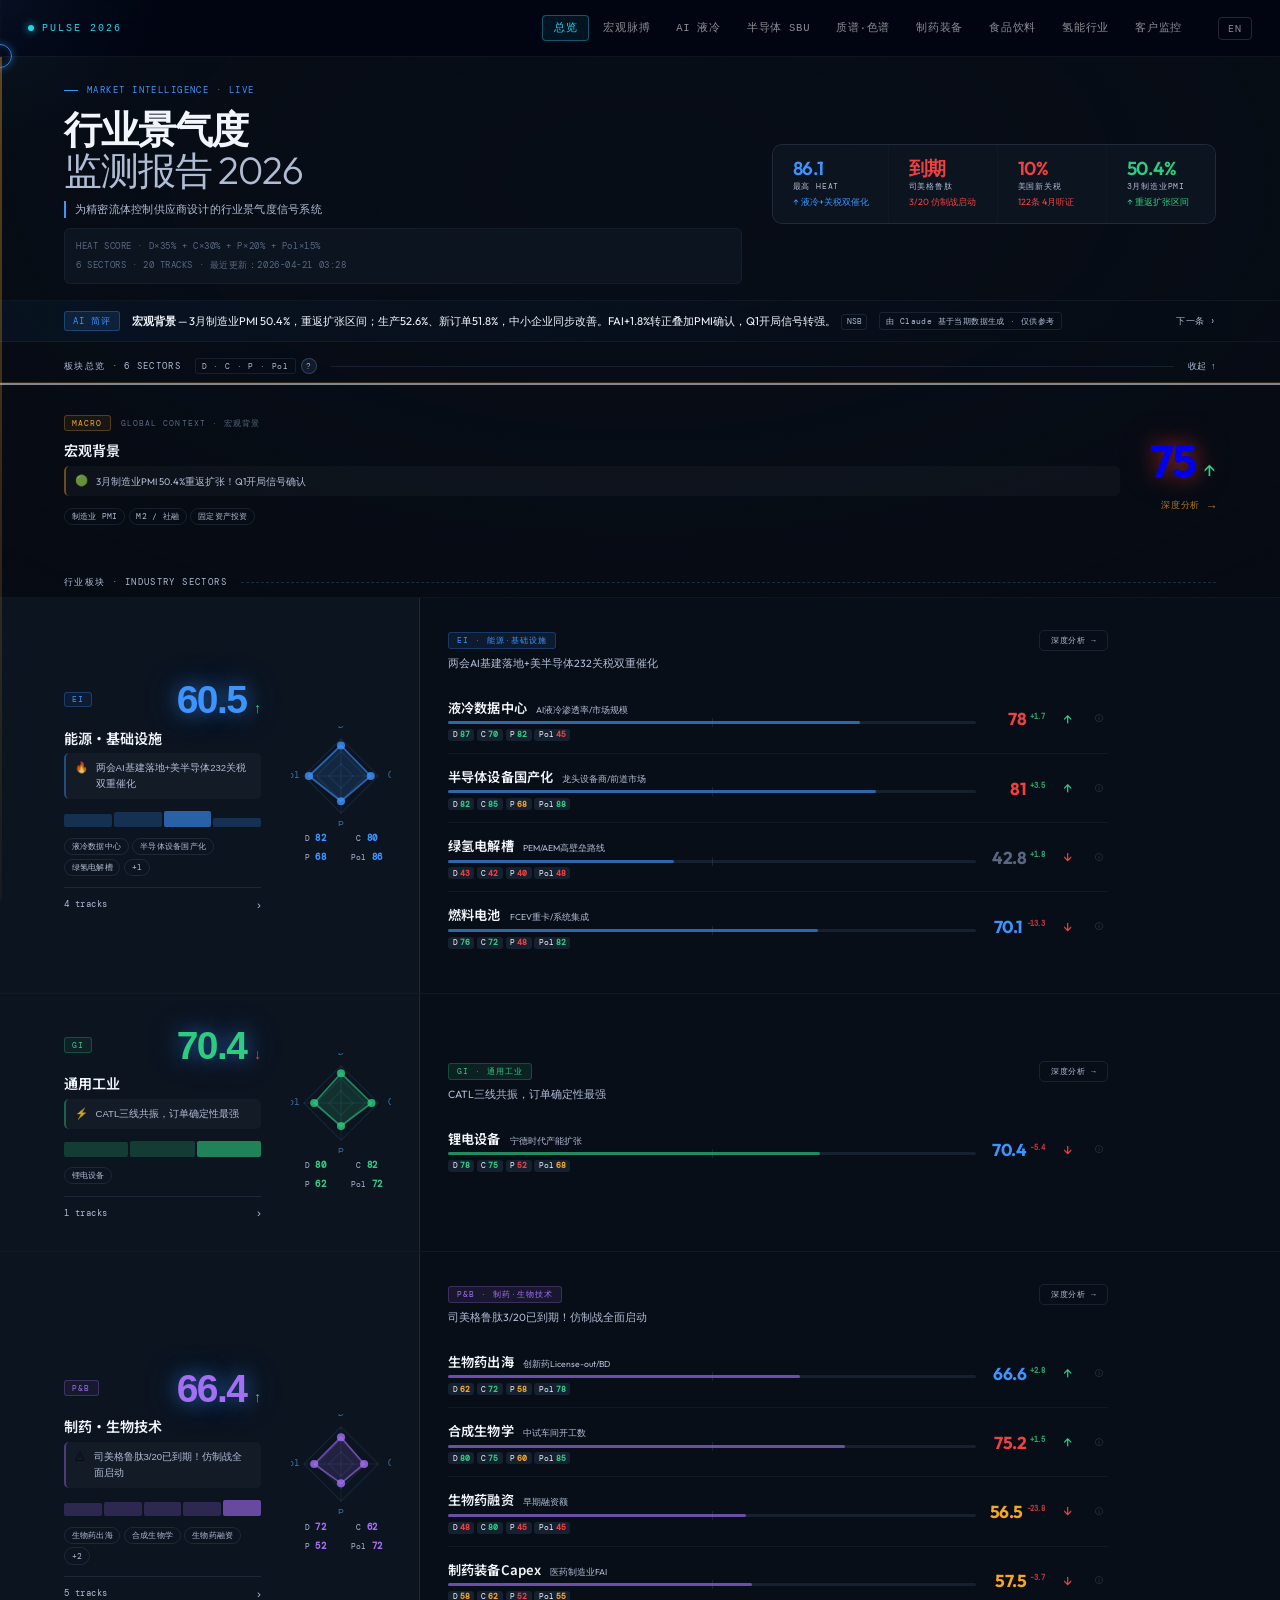
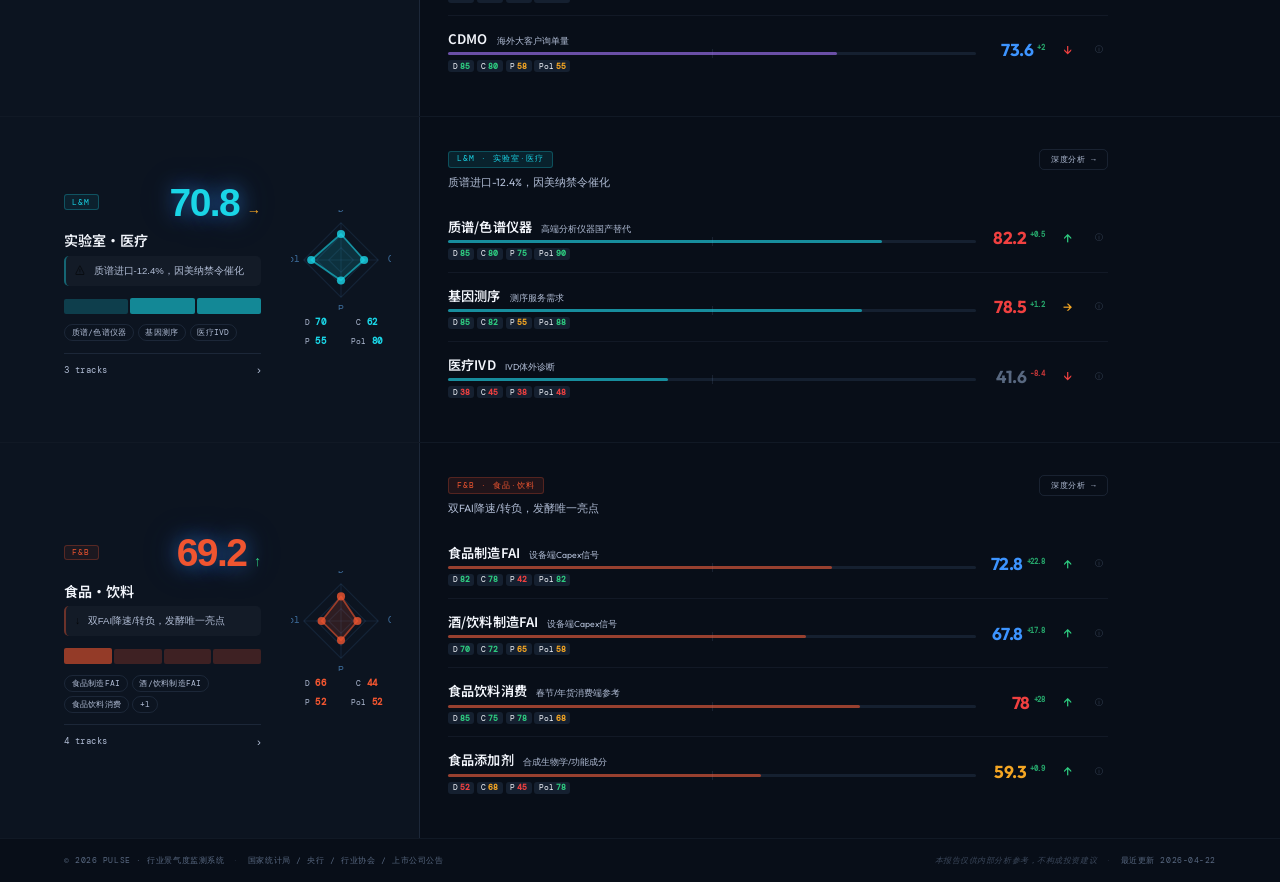
==== commit 8d7b7cbc: "feat: update e1 液冷 heat=78 墨羽分析" ====
--- a/index.html
+++ b/index.html
@@ -634,7 +634,7 @@
   m1:{b:'Macro',n:'制造业 PMI',sub:'制造业景气指数',heat:78.2,tr:'up',delta:+1.4,D:78,C:75,P:82,Pol:80,data:['制造业PMI 50.4%，重返扩张区间'],tw:'制造业景气明显回升，新订单大幅反弹3个百分点，中小企业改善突出，装备制造等赛道扩张加速',act:'把握装备制造业景气窗口期，加大设备采购与扩产投资，关注原材料成本上行风险',src:['国家统计局 2026-03-31','财新/标普全球']},
   m2:{b:'Macro',n:'M2 / 社融',sub:'货币政策综合信号',heat:82.1,tr:'up',delta:32.1,D:82,C:83,P:78,Pol:86,data:['M2增8.5% 社融增7.9% 光纤价格涨32.4%'],tw:'M2与社融稳健增长，PPI降幅收窄，光纤/光伏等新兴产业价格强势，制造业流动性支撑强劲。',act:'增配光纤/算力/锂电设备赛道，订单能见度高。',src:['中国人民银行']},
   m3:{b:'Macro',n:'固定资产投资',sub:'制造业FAI/规上增加值',heat:62.9,tr:'dn',delta:+2.1,D:58,C:62,P:60,Pol:80,data:['FAI增1.7%，制造业投资增4.1%，民间投资降2.2%'],tw:'整体FAI偏弱，但高技术制造业（半导体/AI）需求强劲，结构分化明显',act:'重点配置半导体设备龙头，规避传统制造领域，关注国产替代加速机会',src:['国家统计局']},
-  e1:{b:'EI',n:'液冷数据中心',sub:'AI液冷渗透率/市场规模',heat:50.0,tr:'fl',delta:+4.2,D:50,C:50,P:50,Pol:50,data:['打分异常'],tw:'请人工核查',act:'重点跟踪头部厂商CDU订单落地及浸没式技术量产进展，逢低配置龙头',src:['TrendForce','国信证券']},
+  e1:{b:'EI',n:'液冷数据中心',sub:'AI液冷渗透率/市场规模',heat:78.0,tr:'up',delta:1.7,D:87,C:70,P:82,Pol:45,data:['液冷渗透率Q1跳升至28%，英维克净利降82%'],tw:'液冷赛道冰火两重天，基本面强劲但英维克净利降82%，正处主题炒作向业绩验证切换窗口',act:'关注英维克/高澜股份Q2业绩修复；布局CDU冷板核心供应商',src:['TrendForce','国信证券']},
   e2:{b:'EI',n:'半导体设备国产化',sub:'龙头设备商/前道市场',heat:81.0,tr:'up',delta:+3.5,D:82,C:85,P:68,Pol:88,data:['国产化率从13.6%升至35%，关键设备自给率仍<10%'],tw:'半导体设备国产化加速爬升，政策红利+出口管制倒逼替代，头部集中度提升，景气度高',act:'配置北方华创等龙头，关注刻蚀/薄膜设备订单释放节奏',src:['WSTS','北方华创财报']},
   e3:{b:'EI',n:'绿氢电解槽',sub:'PEM/AEM高壁垒路线',heat:42.8,tr:'dn',delta:+1.8,D:43,C:42,P:40,Pol:48,data:['电解槽产能50GW+，成本降至100美元/kW以下，绿氢需求2026年预计突破50万吨'],tw:'PEM/AEM/SOEC/SOFC订单稀缺，碱性内卷拖累行业估值，绿氢产业化仍处培育期',act:'PEM订单爆发前保持观望，优先关注有PEM/AEM商业化订单的标的',src:['香橙会氢能数据库']},
   e4:{b:'EI',n:'燃料电池',sub:'FCEV重卡/系统集成',heat:70.1,tr:'dn',delta:-13.3,D:76,C:72,P:48,Pol:82,data:['2024年氢油平价预期+膜电极国产化突破'],tw:'燃料电池重卡商业化拐点显现，政策+技术双驱动，装备国产化突破进行中',act:'优先布局燃料电池测试台设备采购，关注重卡/港口订单放量节点',src:['中汽协']},
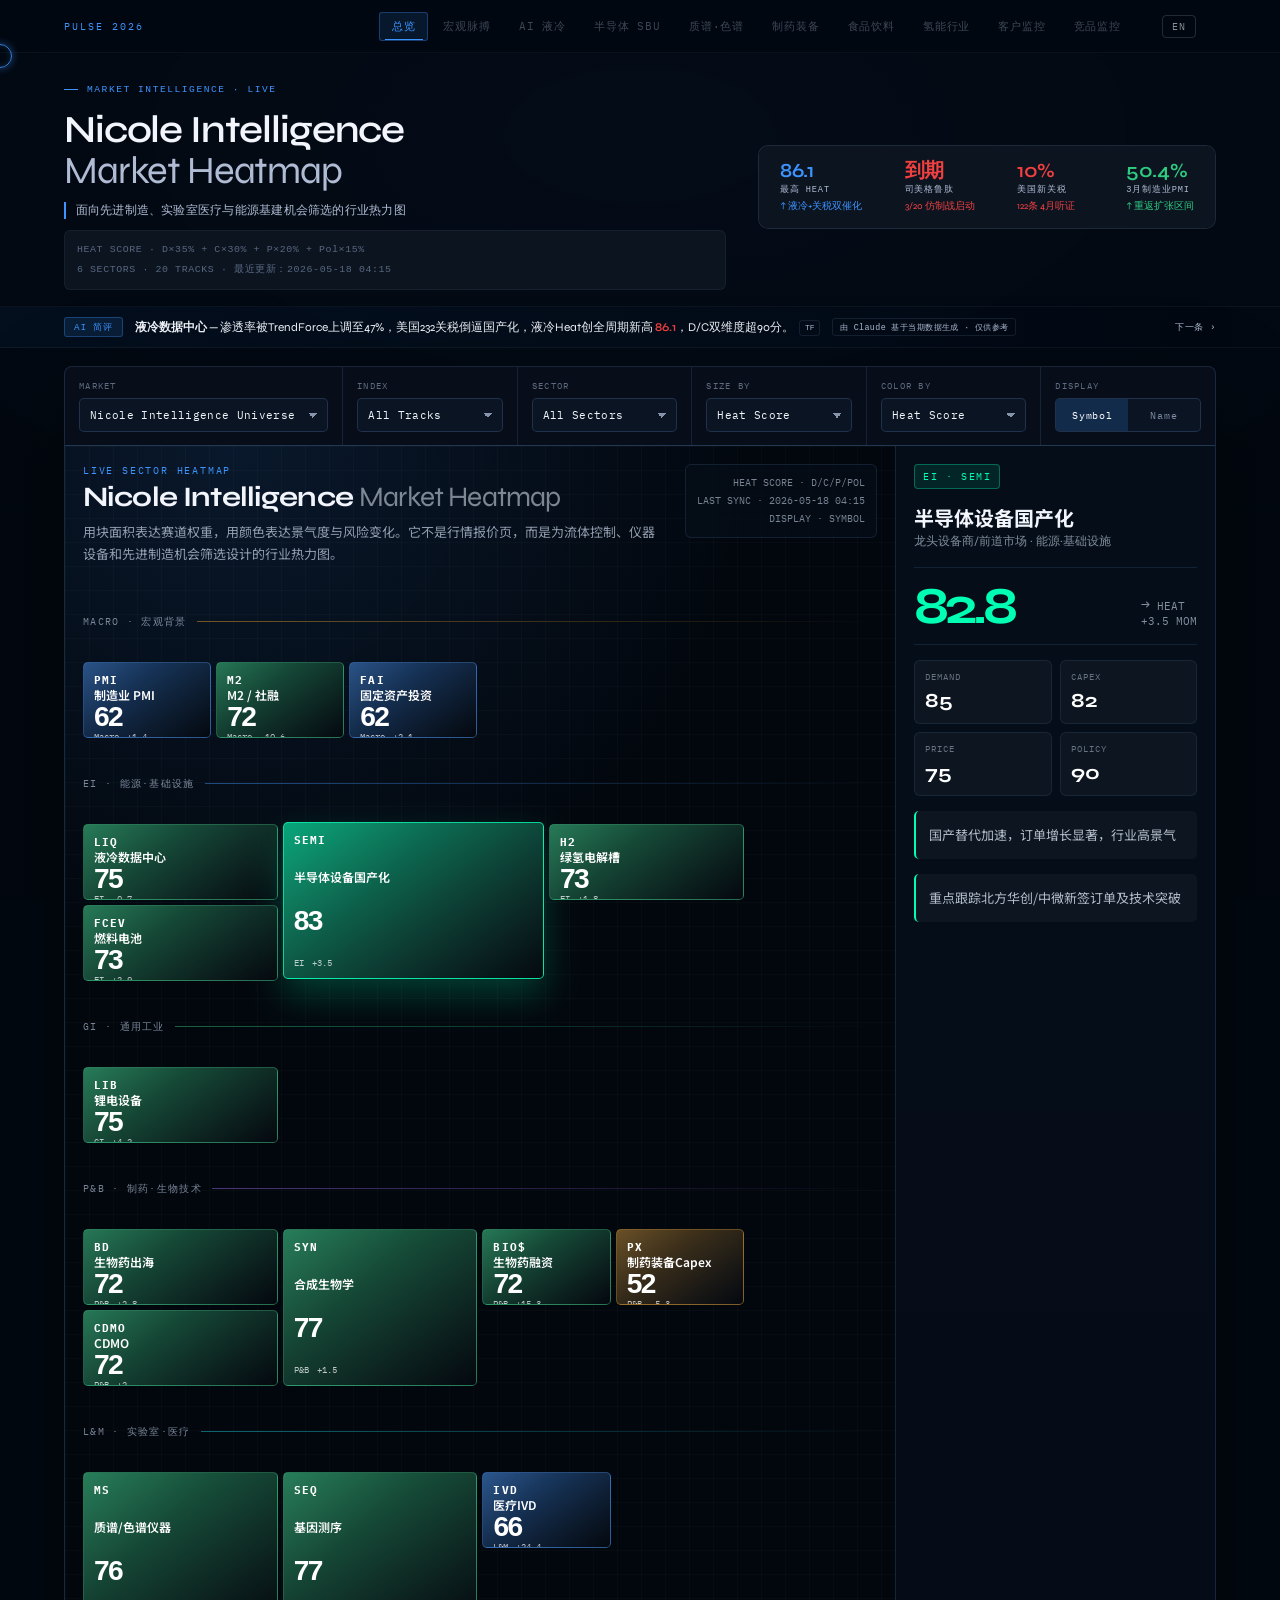
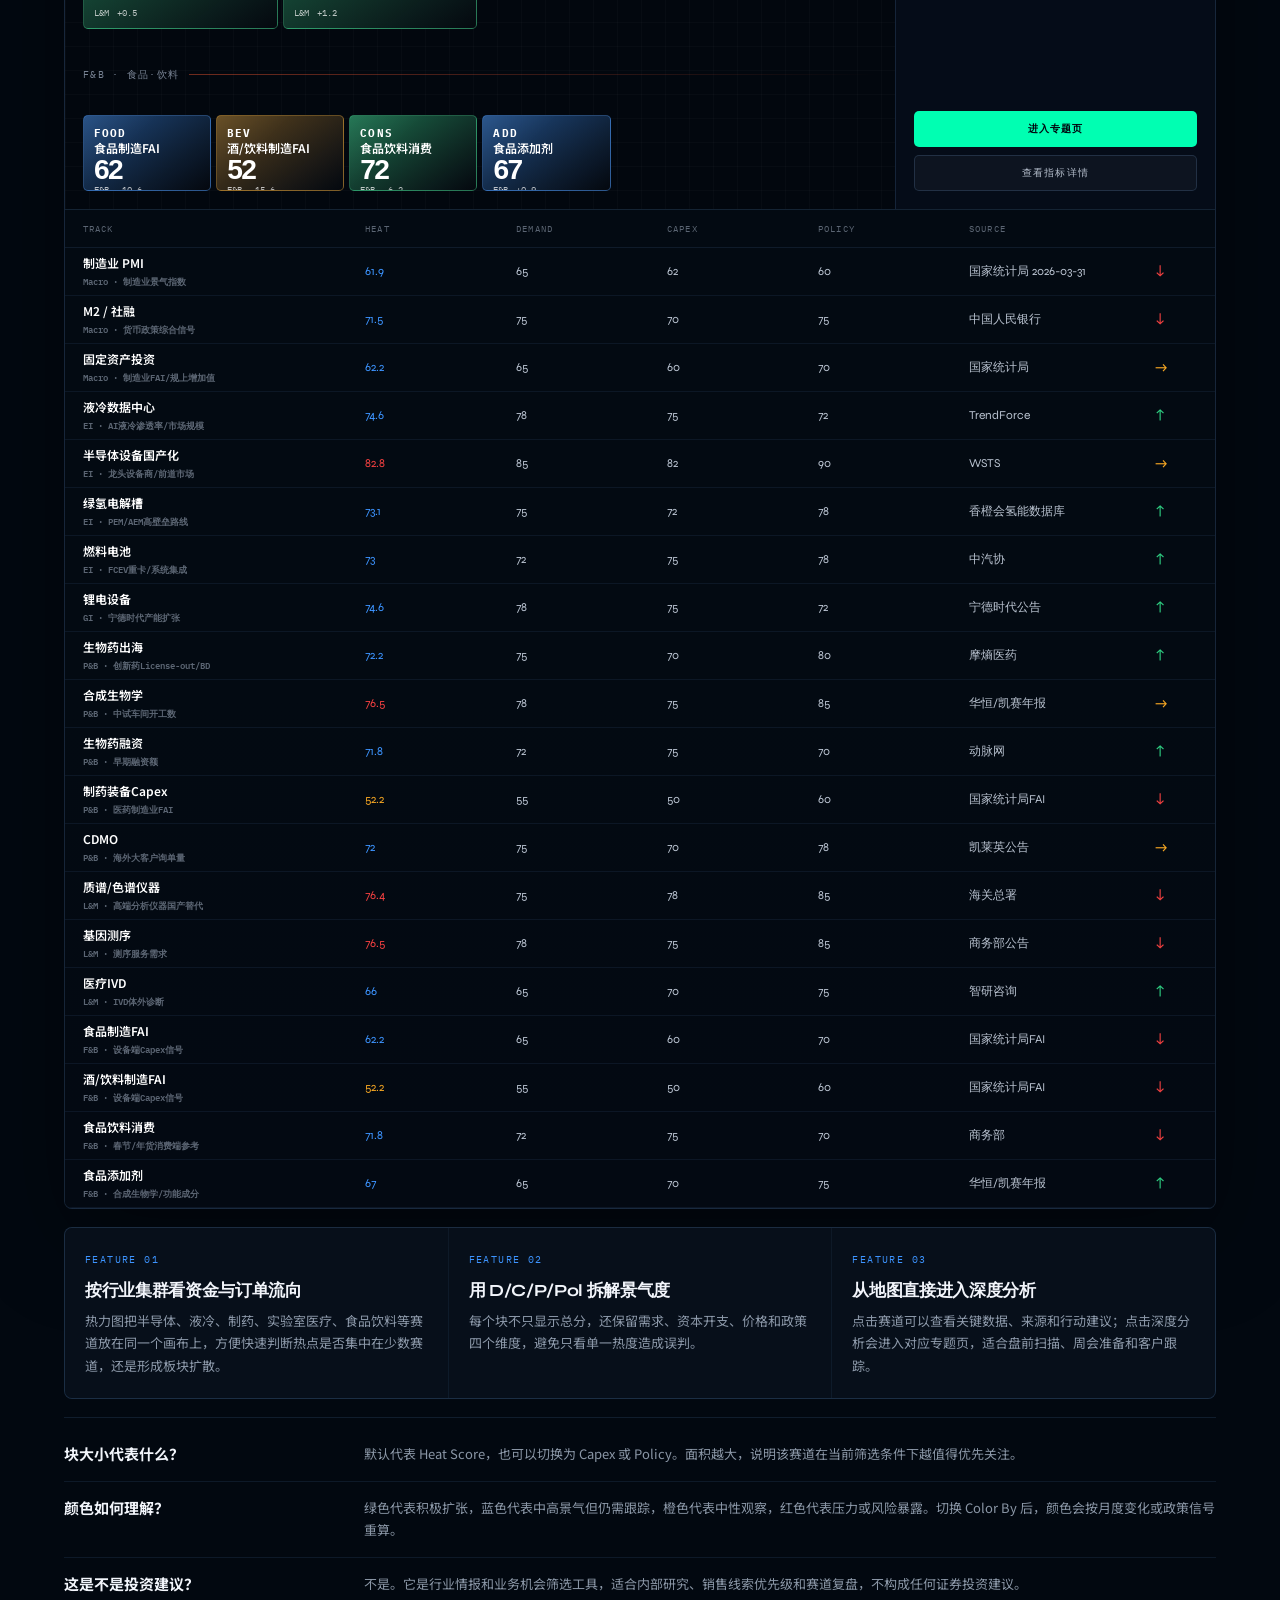
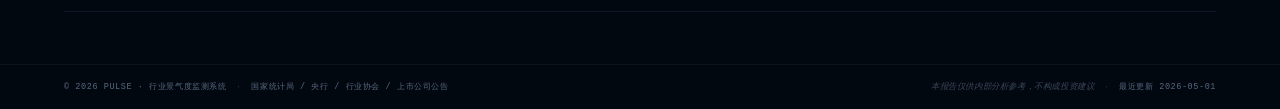
==== commit 38694ef2: "Redesign homepage as market heatmap" ====
--- a/index.html
+++ b/index.html
@@ -3,56 +3,33 @@
 <head>
 <meta charset="UTF-8">
 <meta name="viewport" content="width=device-width, initial-scale=1.0">
-<title>PULSE 2026 · 行业景气度监测</title>
+<title>Nicole Intelligence · Market Heatmap</title>
 <link rel="preconnect" href="https://fonts.googleapis.com">
-<link href="https://fonts.googleapis.com/css2?family=Outfit:wght@300;400;500;600;700&family=DM+Mono:wght@300;400;500&family=Noto+Sans+SC:wght@300;400;500&display=swap" rel="stylesheet">
+<link href="https://fonts.googleapis.com/css2?family=IBM+Plex+Mono:wght@300;400;500;700&family=Syne:wght@400;500;600;700;800&family=Noto+Sans+SC:wght@300;400;500;700&display=swap" rel="stylesheet">
+<link rel="stylesheet" href="styles/core.css">
+<link rel="stylesheet" href="styles/layout.css">
+<link rel="stylesheet" href="styles/components.css">
+<link rel="stylesheet" href="styles/index.css">
 <style>
-*,*::before,*::after{box-sizing:border-box;margin:0;padding:0}
-html{font-size:15px;scroll-behavior:smooth;-webkit-font-smoothing:antialiased}
-
-
+/* Page-specific overrides for index */
 :root{
-  /* spacing scale — 8px base grid */
-  --space-xs:  8px;
-  --space-sm:  16px;
-  --space-md:  28px;
-  --space-lg:  48px;
-  --space-xl:  64px;
-  --content-w: 1440px;
-  --page-px:   64px;     /* 1. global margin: 64px left/right */
-  --card-pad:  32px;     /* 3. card internal padding */
-  --row-gap:   2px;      /* 2. gap between rows */
-  /* backgrounds */
-  --bg:#080e18;--bg2:#0c1420;--bg3:#101b2c;--bg4:#152030;--bgm:#0d1524;
-  /* borders */
+  --accent:#3d94ff;
+  --accent-dim:rgba(61,148,255,.12);
+  --accent-glow:rgba(61,148,255,.32);
+  --macro:#f5a623;--ei:#3d94ff;--gi:#2ecc80;--pb:#a46ef5;--lm:#1ad5e6;--fb:#f05530;
+  /* Backwards compat for inline JS referencing old vars */
+  --bg2:#0c1420;--bg3:#101b2c;--bg4:#152030;
   --l1:rgba(160,200,255,.06);--l2:rgba(160,200,255,.11);--l3:rgba(160,200,255,.22);
-  /* text */
   --t1:#f2f5fb;--t2:#b0bcd4;--t3:#586880;
-  /* accent */
   --blue:#3d94ff;--bdim:rgba(61,148,255,.12);--bline:rgba(61,148,255,.32);
-  /* sectors */
-  --macro:#f5a623;--ei:#3d94ff;--gi:#2ecc80;--pb:#a46ef5;--lm:#1ad5e6;--fb:#f05530;
-  /* status */
-  --up:#2ecc80;--dn:#f04040;--fl:#f5a623;
-  --hot:#f04040;--exp:#3d94ff;--neu:#f5a623;--cold:#586880;
-}
-
-body{font-family:'Outfit',sans-serif;background:var(--bg);color:var(--t1);min-height:100vh;overflow-x:hidden;padding-top:56px}
-body::before{content:'';position:fixed;inset:0;pointer-events:none;z-index:0;
-  background:radial-gradient(ellipse 80% 60% at 50% 20%,rgba(14,24,40,.0) 0%,rgba(5,9,16,.55) 100%)}
-body::after{content:'';position:fixed;inset:0;pointer-events:none;z-index:0;
-  background-image:radial-gradient(circle,rgba(160,200,255,.045) 1px,transparent 1px);
-  background-size:32px 32px;
-  mask-image:linear-gradient(to bottom,rgba(0,0,0,.45) 0%,transparent 55%)}
+  --content-w:1440px;--page-px:64px;--card-pad:32px;--row-gap:2px;
+  --space-xs:8px;--space-sm:16px;--space-md:28px;--space-lg:48px;
+}
+
+body{font-family:var(--display);background:var(--bg);color:var(--t1);min-height:100vh;overflow-x:hidden;padding-top:56px}
 
 /* ── 1. TREND ARROW ANIMATIONS ── */
-@keyframes pulse-up{0%,100%{text-shadow:0 0 0 rgba(40,200,122,0);transform:translateY(0)}
-  50%{text-shadow:0 0 14px rgba(40,200,122,.7),0 0 28px rgba(40,200,122,.35);transform:translateY(-1.5px)}}
-@keyframes pulse-dn{0%,100%{text-shadow:0 0 0 rgba(232,64,64,0)}
-  50%{text-shadow:0 0 14px rgba(232,64,64,.8),0 0 28px rgba(232,64,64,.4)}}
-@keyframes breathe{0%,100%{opacity:.4;box-shadow:0 0 4px var(--c)}}
-.trend-up{animation:pulse-up 2.2s ease-in-out infinite}
-.trend-dn{animation:pulse-dn 1.8s ease-in-out infinite}
+
 
 
 
@@ -178,7 +155,9 @@
 /* MACRO card full-width layout */
 /* ── GRID ── */
 .bgrid-5{display:grid;grid-template-columns:1fr;gap:2px;background:var(--bg)}
-@media(max-width:580px){.sector-rows,.macro-zone{display:none}}
+@media(max-width:580px){
+  .bgrid-5{display:grid}
+}
 
 /* regular card – horizontal for vertical list */
 .bcard-body{display:grid;grid-template-columns:1fr auto;gap:2rem;align-items:center}
@@ -295,6 +274,10 @@
 .trow:last-child{border-bottom:none}
 .trow:hover{background:rgba(255,255,255,.04);
   padding-left:.6rem;padding-right:.6rem;margin:0 -.6rem;border-radius:5px}
+.trow:focus-visible,.bcard:focus-visible,.macro-entry:focus-visible,.ai-next:focus-visible,.scollapse:focus-visible,#lang-toggle:focus-visible,.mcl:focus-visible,.spcl:focus-visible{
+  outline:2px solid var(--blue);
+  outline-offset:3px;
+}
 
 /* name line — 4. line-height */
 .tr-name-row{display:flex;align-items:baseline;gap:.6rem;margin-bottom:.22rem}
@@ -325,7 +308,36 @@
   .sector-row{grid-template-columns:1fr}
   .sr-tracks{border-top:1px solid var(--l2)}
 }
-@media(max-width:580px){.sector-rows,.macro-zone .sector-row{display:none}}
+@media(max-width:720px){
+  :root{--page-px:18px;--card-pad:22px}
+  .hero{align-items:flex-start;gap:1rem}
+  .kpis{width:100%;display:grid;grid-template-columns:repeat(2,minmax(0,1fr))}
+  .kpi{min-width:0}
+  .ai-banner{align-items:flex-start;flex-wrap:wrap}
+  .ai-text{order:3;flex-basis:100%}
+  .ai-next{margin-left:0}
+  .macro-entry-inner{align-items:flex-start;flex-direction:column;gap:1.2rem}
+  .macro-entry-right{width:100%;align-items:flex-start;flex-direction:row;justify-content:space-between}
+  .bcard-body{grid-template-columns:1fr;gap:1.1rem}
+  .bcard-right{align-items:flex-start}
+  .sr-card .bcard{padding:var(--card-pad) var(--page-px)}
+  .sr-tracks{padding:var(--card-pad) var(--page-px)}
+  .sr-tracks-inner{max-width:none}
+  .trow{grid-template-columns:1fr auto 22px 18px;gap:.55rem}
+  .tr-name-row{flex-direction:column;gap:.05rem}
+  .m-scs{grid-template-columns:repeat(2,1fr)}
+  .modal{max-height:92vh}
+}
+
+@media(max-width:480px){
+  .kpis{grid-template-columns:1fr}
+  .hero h1{font-size:1.7rem}
+  .macro-entry-score .bheat{font-size:2.25rem!important}
+  .trow{grid-template-columns:1fr auto;gap:.6rem}
+  .tr-tr,.tr-src-ico{display:none}
+  .heat-formula-tip::after{left:auto;right:0;white-space:pre-wrap;min-width:260px}
+  footer{padding-left:var(--page-px);padding-right:var(--page-px)}
+}
 
 /* ── MODAL ── */
 .overlay{position:fixed;inset:0;z-index:2000;background:rgba(4,10,20,.82);backdrop-filter:blur(14px);
@@ -429,60 +441,107 @@
 
 @keyframes rise{from{opacity:0;transform:translateY(10px)}to{opacity:1;transform:none}}
 .rise{animation:rise .46s cubic-bezier(.16,1,.3,1) both}
-::-webkit-scrollbar{width:5px}::-webkit-scrollbar-track{background:transparent}
-::-webkit-scrollbar-thumb{background:var(--l2);border-radius:3px}
-/* ═══ NAV — unified semiconductor style ═══ */
-#site-nav {
-  position: fixed; top: 0; left: 0; right: 0; z-index: 10000;
-  background: rgba(2,5,18,.94);
-  backdrop-filter: blur(24px) saturate(160%);
-  -webkit-backdrop-filter: blur(24px) saturate(160%);
-  border-bottom: 1px solid rgba(255,255,255,.06);
-}
-.nav-inner {
-  max-width: 1400px; margin: 0 auto;
-  padding: 0 28px;
-  display: flex; align-items: center; height: 56px;
-  gap: 16px;
-}
-.nav-brand {
-  font-family: var(--mono, 'IBM Plex Mono', monospace); font-size: 10px; letter-spacing: .2em;
-  color: var(--nav-accent, #22d3ee); flex-shrink: 0;
-  display: flex; align-items: center; gap: 8px;
-}
-.nav-brand::before {
-  content: ''; width: 6px; height: 6px; border-radius: 50%;
-  background: var(--nav-accent, #22d3ee);
-  box-shadow: 0 0 8px var(--nav-accent, #22d3ee);
-  animation: dotPulse 2.2s ease-in-out infinite;
-}
-@keyframes dotPulse { 0%,100%{box-shadow:0 0 0 0 rgba(34,211,238,.55)} 50%{box-shadow:0 0 0 5px rgba(34,211,238,0)} }
-.nav-links { display: flex; gap: 2px; margin-left: auto; flex-wrap: wrap; }
-.nav-link {
-  padding: 5px 11px;
-  font-size: 10.5px; font-family: var(--mono, 'IBM Plex Mono', monospace); letter-spacing: .07em;
-  color: rgba(255,255,255,.55); text-decoration: none;
-  border: 1px solid transparent; border-radius: 4px;
-  transition: all .2s ease; white-space: nowrap;
-}
-.nav-link:hover { color: rgba(255,255,255,.95); border-color: rgba(255,255,255,.1); background: rgba(255,255,255,.04); }
-.nav-link.active { color: var(--nav-accent, #22d3ee); border-color: rgba(34,211,238,.35); background: rgba(34,211,238,.08); }
-#nav-progress {
-  position: absolute; bottom: 0; left: 0; height: 1px;
-  background: linear-gradient(90deg, var(--nav-accent, #22d3ee), transparent);
-  width: 0; transition: width .1s linear;}
+/* Index-specific nav styling (overrides shared components.css) */
+#site-nav .nav-brand{color:var(--blue);font-family:var(--mono);font-size:10px;letter-spacing:.2em}
 #lang-toggle {
   flex-shrink: 0; margin-left: 8px;
-  font-family: 'DM Mono', monospace; font-size: 10px; letter-spacing: .1em;
+  font-family: var(--mono); font-size: 10px; letter-spacing: .1em;
   color: rgba(255,255,255,.55); background: none;
   border: 1px solid rgba(255,255,255,.14); border-radius: 4px;
   padding: 4px 9px; cursor: pointer; transition: all .2s; white-space: nowrap;
 }
-#lang-toggle:hover { color: var(--nav-accent, #22d3ee); border-color: rgba(34,211,238,.4); background: rgba(34,211,238,.07); }
+#lang-toggle:hover { color: var(--accent); border-color: var(--accent-glow); background: var(--accent-dim); }
 #cursor-glow{position:fixed;pointer-events:none;z-index:99999;width:320px;height:320px;border-radius:50%;transform:translate(-50%,-50%);background:radial-gradient(circle,rgba(61,148,255,.07) 0%,rgba(61,148,255,.03) 30%,transparent 70%);transition:opacity .3s ease;mix-blend-mode:screen}
 #cursor-dot{position:fixed;pointer-events:none;z-index:100000;width:24px;height:24px;border-radius:50%;background:transparent;border:1.5px solid rgba(61,148,255,.85);transform:translate(-50%,-50%);box-shadow:0 0 8px rgba(61,148,255,.45),inset 0 0 6px rgba(61,148,255,.2);transition:width .2s ease,height .2s ease,border-color .2s,box-shadow .2s}
 body:has(a:hover) #cursor-dot,body:has(button:hover) #cursor-dot,body:has([onclick]:hover) #cursor-dot{width:36px;height:36px;border-color:rgba(255,215,0,.9);box-shadow:0 0 16px rgba(255,215,0,.4),inset 0 0 10px rgba(255,215,0,.08)}
 @media(pointer:coarse){#cursor-glow,#cursor-dot{display:none}}
+
+/* ── MARKET HEATMAP WORKBENCH ── */
+.shdr,.macro-zone,.zone-divider,.sector-rows{display:none}
+.market-lab{max-width:var(--content-w);margin:0 auto;padding:18px var(--page-px) 52px;position:relative;z-index:1}
+.market-terminal{border:1px solid rgba(120,180,255,.16);background:linear-gradient(180deg,rgba(7,15,27,.96),rgba(4,9,17,.98));box-shadow:0 30px 90px rgba(0,0,0,.38);border-radius:8px;overflow:hidden}
+.market-toolbar{display:grid;grid-template-columns:1.15fr repeat(5,minmax(116px,.72fr));gap:1px;background:rgba(120,180,255,.12);border-bottom:1px solid rgba(120,180,255,.14)}
+.control-cell{background:rgba(7,14,25,.96);padding:13px 14px;min-width:0}
+.control-label{font-family:var(--mono);font-size:9px;letter-spacing:.14em;text-transform:uppercase;color:rgba(190,210,238,.48);margin-bottom:7px}
+.control-select,.segmented{height:34px;width:100%;border:1px solid rgba(140,190,255,.18);background:rgba(11,22,38,.86);color:var(--t1);border-radius:5px;font-family:var(--mono);font-size:11px;letter-spacing:.03em}
+.control-select{padding:0 10px;appearance:none;background-image:linear-gradient(45deg,transparent 50%,rgba(210,226,255,.62) 50%),linear-gradient(135deg,rgba(210,226,255,.62) 50%,transparent 50%);background-position:calc(100% - 14px) 14px,calc(100% - 9px) 14px;background-size:5px 5px;background-repeat:no-repeat}
+.segmented{display:grid;grid-template-columns:repeat(2,1fr);overflow:hidden}
+.segmented button{border:0;background:transparent;color:rgba(210,226,255,.58);font-family:var(--mono);font-size:10px;letter-spacing:.08em;cursor:pointer}
+.segmented button.active{background:rgba(61,148,255,.18);color:#fff}
+.heatmap-stage{display:grid;grid-template-columns:minmax(0,1fr) 320px;min-height:610px}
+.heatmap-main{padding:18px;background:
+  linear-gradient(rgba(255,255,255,.018) 1px,transparent 1px),
+  linear-gradient(90deg,rgba(255,255,255,.018) 1px,transparent 1px),
+  radial-gradient(circle at 20% 0%,rgba(61,148,255,.12),transparent 34%),
+  rgba(3,8,15,.98);background-size:24px 24px,24px 24px,auto,auto}
+.heatmap-head{display:flex;align-items:flex-start;justify-content:space-between;gap:20px;margin-bottom:15px}
+.heatmap-kicker{font-family:var(--mono);font-size:10px;letter-spacing:.18em;color:var(--blue);text-transform:uppercase;margin-bottom:6px}
+.heatmap-title{font-size:clamp(1.25rem,2.2vw,2rem);letter-spacing:-.03em;line-height:1.05}
+.heatmap-title span{color:rgba(235,244,255,.52);font-weight:400}
+.heatmap-copy{max-width:680px;margin-top:8px;color:rgba(204,218,238,.7);font-family:var(--cjk);font-size:13px;line-height:1.72}
+.market-clock{font-family:var(--mono);font-size:10px;color:rgba(204,218,238,.58);text-align:right;line-height:1.8;border:1px solid rgba(120,180,255,.12);border-radius:6px;padding:9px 11px;background:rgba(6,14,25,.75);white-space:nowrap}
+.heatmap-grid{display:grid;grid-template-columns:repeat(12,minmax(0,1fr));grid-auto-rows:76px;gap:5px;min-height:430px}
+.heat-tile{position:relative;border:1px solid color-mix(in srgb,var(--tile-c) 34%,rgba(255,255,255,.08));background:
+  linear-gradient(145deg,color-mix(in srgb,var(--tile-c) var(--tile-a),rgba(8,15,26,.92)),rgba(5,9,15,.92));
+  color:#fff;border-radius:5px;overflow:hidden;text-align:left;cursor:pointer;padding:10px;display:flex;flex-direction:column;justify-content:space-between;transition:transform .18s,border-color .18s,filter .18s,box-shadow .18s;min-width:0}
+.heat-tile::after{content:'';position:absolute;inset:0;background:linear-gradient(135deg,rgba(255,255,255,.12),transparent 38%);opacity:.38;pointer-events:none}
+.heat-tile:hover,.heat-tile.active{transform:translateY(-2px);border-color:color-mix(in srgb,var(--tile-c) 72%,white 8%);box-shadow:0 16px 36px color-mix(in srgb,var(--tile-c) 22%,transparent);filter:saturate(1.08)}
+.heat-symbol{font-family:var(--mono);font-size:11px;font-weight:700;letter-spacing:.1em;position:relative;z-index:1}
+.heat-name{font-family:var(--cjk);font-size:12px;line-height:1.35;font-weight:600;position:relative;z-index:1;max-width:14ch}
+.heat-value{font-size:clamp(1.3rem,2.2vw,2.15rem);font-weight:800;letter-spacing:-.06em;line-height:1;position:relative;z-index:1}
+.heat-meta{display:flex;align-items:center;justify-content:space-between;gap:8px;font-family:var(--mono);font-size:9px;color:rgba(255,255,255,.72);position:relative;z-index:1}
+.heat-sector-label{grid-column:span 12;margin:8px 0 2px;display:flex;align-items:center;gap:10px;font-family:var(--mono);font-size:10px;letter-spacing:.13em;text-transform:uppercase;color:rgba(206,222,246,.58)}
+.heat-sector-label::after{content:'';height:1px;flex:1;background:linear-gradient(90deg,color-mix(in srgb,var(--sector-c) 46%,transparent),transparent)}
+.heat-side{border-left:1px solid rgba(120,180,255,.14);background:rgba(6,13,24,.96);padding:18px;display:flex;flex-direction:column;gap:15px}
+.detail-pill{align-self:flex-start;font-family:var(--mono);font-size:10px;letter-spacing:.16em;text-transform:uppercase;color:var(--detail-c);border:1px solid color-mix(in srgb,var(--detail-c) 32%,transparent);background:color-mix(in srgb,var(--detail-c) 10%,transparent);border-radius:4px;padding:5px 8px}
+.detail-title{font-family:var(--cjk);font-size:20px;font-weight:700;line-height:1.35}
+.detail-sub{font-size:12px;color:rgba(204,218,238,.62);line-height:1.7}
+.detail-score{display:flex;align-items:flex-end;justify-content:space-between;border-top:1px solid rgba(120,180,255,.12);border-bottom:1px solid rgba(120,180,255,.12);padding:16px 0}
+.detail-score strong{font-size:52px;line-height:.85;letter-spacing:-.08em;color:var(--detail-c)}
+.detail-score span{font-family:var(--mono);font-size:11px;color:rgba(210,225,246,.62)}
+.metric-stack{display:grid;grid-template-columns:1fr 1fr;gap:8px}
+.metric-box{background:rgba(255,255,255,.035);border:1px solid rgba(120,180,255,.1);border-radius:6px;padding:10px}
+.metric-box span{display:block;font-family:var(--mono);font-size:9px;color:rgba(204,218,238,.48);letter-spacing:.12em;text-transform:uppercase;margin-bottom:6px}
+.metric-box strong{font-size:20px;color:#fff}
+.detail-note{font-family:var(--cjk);font-size:13px;line-height:1.85;color:rgba(226,236,250,.78);background:rgba(255,255,255,.035);border-left:2px solid var(--detail-c);border-radius:5px;padding:12px 13px}
+.detail-actions{display:grid;gap:8px;margin-top:auto}
+.detail-actions a,.detail-actions button{height:36px;border-radius:5px;border:1px solid rgba(140,190,255,.16);display:flex;align-items:center;justify-content:center;text-decoration:none;font-family:var(--mono);font-size:10px;letter-spacing:.12em;text-transform:uppercase;cursor:pointer}
+.detail-actions a{background:var(--detail-c);color:#020810;border-color:transparent;font-weight:700}
+.detail-actions button{background:rgba(255,255,255,.035);color:rgba(226,236,250,.78)}
+.market-table{border-top:1px solid rgba(120,180,255,.14);background:rgba(4,10,18,.95)}
+.market-table-head,.market-row{display:grid;grid-template-columns:1.4fr .72fr .72fr .72fr .72fr .9fr 42px;gap:12px;align-items:center;padding:0 18px}
+.market-table-head{height:38px;font-family:var(--mono);font-size:9px;letter-spacing:.12em;text-transform:uppercase;color:rgba(204,218,238,.44);border-bottom:1px solid rgba(120,180,255,.1)}
+.market-row{min-height:48px;border-bottom:1px solid rgba(120,180,255,.08);font-size:12px;color:rgba(226,236,250,.82);cursor:pointer}
+.market-row:hover{background:rgba(255,255,255,.035)}
+.market-row-name{font-family:var(--cjk);font-weight:600;color:#fff}
+.market-row small{display:block;font-family:var(--mono);font-size:9px;color:rgba(204,218,238,.44);margin-top:2px}
+.feature-band{display:grid;grid-template-columns:repeat(3,1fr);gap:1px;background:rgba(120,180,255,.11);margin-top:18px;border:1px solid rgba(120,180,255,.12);border-radius:8px;overflow:hidden}
+.feature-card{background:rgba(7,15,27,.96);padding:20px}
+.feature-card span{font-family:var(--mono);font-size:10px;color:var(--blue);letter-spacing:.14em;text-transform:uppercase}
+.feature-card h3{font-size:17px;margin:12px 0 8px;letter-spacing:-.02em}
+.feature-card p{font-family:var(--cjk);font-size:13px;line-height:1.75;color:rgba(204,218,238,.68)}
+.faq-band{margin-top:18px;border-top:1px solid rgba(120,180,255,.12);padding-top:10px}
+.faq-item{display:grid;grid-template-columns:280px 1fr;gap:20px;border-bottom:1px solid rgba(120,180,255,.1);padding:15px 0}
+.faq-item h3{font-size:15px;font-family:var(--cjk)}
+.faq-item p{font-size:13px;line-height:1.75;color:rgba(204,218,238,.68);font-family:var(--cjk)}
+@media(max-width:1100px){
+  .market-toolbar{grid-template-columns:repeat(3,1fr)}
+  .heatmap-stage{grid-template-columns:1fr}
+  .heat-side{border-left:0;border-top:1px solid rgba(120,180,255,.14)}
+}
+@media(max-width:760px){
+  .market-toolbar{grid-template-columns:1fr 1fr}
+  .control-cell:first-child{grid-column:span 2}
+  .heatmap-head{flex-direction:column}
+  .market-clock{text-align:left;white-space:normal}
+  .heatmap-grid{grid-template-columns:repeat(6,minmax(0,1fr));grid-auto-rows:72px}
+  .heat-sector-label{grid-column:span 6}
+  .market-table{overflow-x:auto}
+  .market-table-head,.market-row{min-width:780px}
+  .feature-band{grid-template-columns:1fr}
+  .faq-item{grid-template-columns:1fr;gap:8px}
+  .kpis{grid-template-columns:repeat(2,minmax(0,1fr))!important}
+}
 
 </style>
 </head>
@@ -504,6 +563,7 @@
       <a href="food.html" class="nav-link" data-i18n="nav.food">食品饮料</a>
       <a href="hydrogen.html" class="nav-link" data-i18n="nav.hydrogen">氢能行业</a>
       <a href="customers.html" class="nav-link" data-i18n="nav.customers">客户监控</a>
+      <a href="competitor.html" class="nav-link">竞品监控</a>
     </div>
     <button id="lang-toggle" onclick="toggleLang()">EN</button>
     <div id="nav-progress"></div>
@@ -514,8 +574,8 @@
 <div class="hero rise">
   <div>
     <div class="hero-eyebrow">MARKET INTELLIGENCE · LIVE</div>
-    <h1 data-i18n="hero.title">行业景气度<br><span class="dim">监测报告 2026</span></h1>
-    <div class="hero-tagline" data-i18n="hero.tagline">为精密流体控制供应商设计的行业景气度信号系统</div>
+    <h1 data-i18n="hero.title">Nicole Intelligence<br><span class="dim">Market Heatmap</span></h1>
+    <div class="hero-tagline" data-i18n="hero.tagline">面向先进制造、实验室医疗与能源基建机会筛选的行业热力图</div>
     <div class="hero-meta" data-i18n="hero.meta">HEAT SCORE · D×35% + C×30% + P×20% + Pol×15%<br>6 SECTORS · 20 TRACKS · 最近更新：<span id="last-updated">加载中...</span></div>
   </div>
   <div class="kpis" id="hkpis"></div>
@@ -527,6 +587,119 @@
   <span class="ai-gen-note" data-i18n="ai.note">由 Claude 基于当期数据生成 · 仅供参考</span>
   <button class="ai-next" onclick="nextInsight()" data-i18n="ai.next">下一条 ›</button>
 </div>
+
+<main class="market-lab rise" style="animation-delay:.1s" aria-label="Nicole Intelligence Market Heatmap">
+  <section class="market-terminal">
+    <div class="market-toolbar" aria-label="Heatmap controls">
+      <div class="control-cell">
+        <div class="control-label">Market</div>
+        <select class="control-select" id="hm-market">
+          <option value="all">Nicole Intelligence Universe</option>
+          <option value="manufacturing">Advanced Manufacturing</option>
+          <option value="healthcare">Healthcare & Lab</option>
+          <option value="energy">Energy Transition</option>
+        </select>
+      </div>
+      <div class="control-cell">
+        <div class="control-label">Index</div>
+        <select class="control-select" id="hm-index">
+          <option value="all">All Tracks</option>
+          <option value="top">Top Heat</option>
+          <option value="risk">Risk Watch</option>
+        </select>
+      </div>
+      <div class="control-cell">
+        <div class="control-label">Sector</div>
+        <select class="control-select" id="hm-sector">
+          <option value="all">All Sectors</option>
+        </select>
+      </div>
+      <div class="control-cell">
+        <div class="control-label">Size By</div>
+        <select class="control-select" id="hm-size">
+          <option value="heat">Heat Score</option>
+          <option value="capex">Capex</option>
+          <option value="policy">Policy</option>
+        </select>
+      </div>
+      <div class="control-cell">
+        <div class="control-label">Color By</div>
+        <select class="control-select" id="hm-color">
+          <option value="heat">Heat Score</option>
+          <option value="delta">Monthly Change</option>
+          <option value="policy">Policy Signal</option>
+        </select>
+      </div>
+      <div class="control-cell">
+        <div class="control-label">Display</div>
+        <div class="segmented" role="group" aria-label="Display labels">
+          <button type="button" class="active" id="hm-label-symbol">Symbol</button>
+          <button type="button" id="hm-label-name">Name</button>
+        </div>
+      </div>
+    </div>
+
+    <div class="heatmap-stage">
+      <div class="heatmap-main">
+        <div class="heatmap-head">
+          <div>
+            <div class="heatmap-kicker">Live Sector Heatmap</div>
+            <h2 class="heatmap-title">Nicole Intelligence <span>Market Heatmap</span></h2>
+            <p class="heatmap-copy">用块面积表达赛道权重，用颜色表达景气度与风险变化。它不是行情报价页，而是为流体控制、仪器设备和先进制造机会筛选设计的行业热力图。</p>
+          </div>
+          <div class="market-clock">
+            HEAT SCORE · D/C/P/POL<br>
+            LAST SYNC · <span id="hm-last-sync">LOADING</span><br>
+            DISPLAY · <span id="hm-display-mode">SYMBOL</span>
+          </div>
+        </div>
+        <div class="heatmap-grid" id="heatmap-grid"></div>
+      </div>
+
+      <aside class="heat-side" id="heat-detail" aria-label="Selected heatmap track"></aside>
+    </div>
+
+    <div class="market-table">
+      <div class="market-table-head">
+        <span>Track</span><span>Heat</span><span>Demand</span><span>Capex</span><span>Policy</span><span>Source</span><span></span>
+      </div>
+      <div id="market-table-body"></div>
+    </div>
+  </section>
+
+  <section class="feature-band" aria-label="Heatmap features">
+    <article class="feature-card">
+      <span>Feature 01</span>
+      <h3>按行业集群看资金与订单流向</h3>
+      <p>热力图把半导体、液冷、制药、实验室医疗、食品饮料等赛道放在同一个画布上，方便快速判断热点是否集中在少数赛道，还是形成板块扩散。</p>
+    </article>
+    <article class="feature-card">
+      <span>Feature 02</span>
+      <h3>用 D/C/P/Pol 拆解景气度</h3>
+      <p>每个块不只显示总分，还保留需求、资本开支、价格和政策四个维度，避免只看单一热度造成误判。</p>
+    </article>
+    <article class="feature-card">
+      <span>Feature 03</span>
+      <h3>从地图直接进入深度分析</h3>
+      <p>点击赛道可以查看关键数据、来源和行动建议；点击深度分析会进入对应专题页，适合盘前扫描、周会准备和客户跟踪。</p>
+    </article>
+  </section>
+
+  <section class="faq-band" aria-label="Heatmap FAQ">
+    <div class="faq-item">
+      <h3>块大小代表什么？</h3>
+      <p>默认代表 Heat Score，也可以切换为 Capex 或 Policy。面积越大，说明该赛道在当前筛选条件下越值得优先关注。</p>
+    </div>
+    <div class="faq-item">
+      <h3>颜色如何理解？</h3>
+      <p>绿色代表积极扩张，蓝色代表中高景气但仍需跟踪，橙色代表中性观察，红色代表压力或风险暴露。切换 Color By 后，颜色会按月度变化或政策信号重算。</p>
+    </div>
+    <div class="faq-item">
+      <h3>这是不是投资建议？</h3>
+      <p>不是。它是行业情报和业务机会筛选工具，适合内部研究、销售线索优先级和赛道复盘，不构成任何证券投资建议。</p>
+    </div>
+  </section>
+</main>
 
 <div class="shdr">
   <span class="slabel" data-i18n="shdr.label">板块总览 · 6 Sectors</span>
@@ -592,7 +765,7 @@
   <div class="footer-right">
     <span class="footer-disclaimer" data-i18n="footer.disclaimer">本报告仅供内部分析参考，不构成投资建议</span>
     <span class="footer-divider">·</span>
-    <span data-i18n="footer.updated">最近更新 2026-04-22</span>
+    <span data-i18n="footer.updated">最近更新 2026-05-01</span>
   </div>
 </footer>
 
@@ -601,29 +774,47 @@
 const cc=b=>`var(${CV[b]})`;
 // All sector ranks by heat for radar tooltip
 const HEAT_RANK={};
+const esc=v=>String(v??'').replace(/[&<>"']/g,ch=>({'&':'&amp;','<':'&lt;','>':'&gt;','"':'&quot;',"'":'&#39;'}[ch]));
+const attr=esc;
+const ALLOWED_INSIGHT_TAGS=new Set(['STRONG','SPAN','EM','B','I','BR']);
+const ALLOWED_INSIGHT_ATTRS=new Set(['class','data-src','style']);
+function sanitizeInsight(html){
+  const tpl=document.createElement('template');
+  tpl.innerHTML=String(html??'');
+  tpl.content.querySelectorAll('*').forEach(node=>{
+    if(!ALLOWED_INSIGHT_TAGS.has(node.tagName)){
+      node.replaceWith(document.createTextNode(node.textContent||''));
+      return;
+    }
+    [...node.attributes].forEach(a=>{
+      if(!ALLOWED_INSIGHT_ATTRS.has(a.name)) node.removeAttribute(a.name);
+    });
+  });
+  return tpl.innerHTML;
+}
 
 const BM={
-  Macro:{n:'宏观背景',    heat:75.0,tr:'up', D:50,C:44,P:56,Pol:62,
+  Macro:{n:'宏观背景',    heat:65.3,tr:'dn', D:50,C:44,P:56,Pol:62,
     sum:'3月制造业PMI 50.4%重返扩张！Q1开局信号确认',
     sumAlert:'🟢',href:'macro.html',tracks:['m1','m2','m3'],sparks:[48,50,53],hotIdx:2,
     insight:'<strong>宏观背景</strong> — 3月制造业PMI 50.4%，重返扩张区间；生产52.6%、新订单51.8%，中小企业同步改善。FAI+1.8%转正叠加PMI确认，Q1开局信号转强。<span class="ai-src" data-src="国家统计局 · 2026-03-31">NSB</span>'},
-  EI:{n:'能源·基础设施',  heat:60.5,tr:'up', D:82,C:80,P:68,Pol:86,
+  EI:{n:'能源·基础设施',  heat:76.4,tr:'up', D:82,C:80,P:68,Pol:86,
     sum:'两会AI基建落地+美半导体232关税双重催化',
     sumAlert:'🔥',href:'hydrogen.html',tracks:['e1','e2','e3','e4'],sparks:[64,72,74,44],hotIdx:2,
     insight:'<strong>液冷数据中心</strong> — 渗透率被TrendForce上调至47%，美国232关税倒逼国产化，液冷Heat创全周期新高 <strong style="color:var(--hot)">86.1</strong>，D/C双维度超90分。<span class="ai-src" data-src="TrendForce 2026Q1">TF</span>'},
-  GI:{n:'通用工业',       heat:70.4,tr:'dn', D:80,C:82,P:62,Pol:72,
+  GI:{n:'通用工业',       heat:74.6,tr:'up', D:80,C:82,P:62,Pol:72,
     sum:'CATL三线共振，订单确定性最强',
     sumAlert:'⚡',href:'semiconductor.html',tracks:['g1'],sparks:[70,74,76],hotIdx:2,
     insight:'<strong>通用工业</strong> — CATL匈牙利Q1量产+济宁储能+钠离子三线共振，Capex 82分全板块最高，先导/赢合订单可见度极高。<span class="ai-src" data-src="宁德时代 2026Q1公告">CATL</span>'},
-  'P&B':{n:'制药·生物技术',heat:66.4,tr:'up', D:72,C:62,P:52,Pol:72,
+  'P&B':{n:'制药·生物技术',heat:67.8,tr:'fl', D:72,C:62,P:52,Pol:72,
     sum:'司美格鲁肽3/20已到期！仿制战全面启动',
     sumAlert:'⚠',href:'pharma.html',tracks:['p1','p2','p3','p4','p5'],sparks:[58,62,63,62,70],hotIdx:4,
     insight:'<strong>制药·生物技术</strong> — 司美格鲁肽专利3月20日到期，多肽CDMO询单环比+8%；Demand 72分，进入兑现窗口期。<span class="ai-src" data-src="摩熵医药 / 凯莱英公告">摩熵</span>'},
-  'L&M':{n:'实验室·医疗',  heat:70.8,tr:'fl', D:70,C:62,P:55,Pol:80,
+  'L&M':{n:'实验室·医疗',  heat:73.8,tr:'up', D:70,C:62,P:55,Pol:80,
     sum:'质谱进口-12.4%，因美纳禁令催化',
     sumAlert:'⚠',href:'mscc.html',tracks:['l1','l2','l3'],sparks:[58,62,62],hotIdx:1,
     insight:'<strong>实验室·医疗</strong> — 因美纳列入不可靠实体清单，质谱进口骤降12.4%，Policy 80分，是L&M国产替代信号最强的时间节点。<span class="ai-src" data-src="商务部公告 / 海关总署">商务部</span>'},
-  'F&B':{n:'食品·饮料',    heat:69.2,tr:'up', D:66,C:44,P:52,Pol:52,
+  'F&B':{n:'食品·饮料',    heat:62.8,tr:'dn', D:66,C:44,P:52,Pol:52,
     sum:'双FAI降速/转负，发酵唯一亮点',
     sumAlert:'↓',href:'food.html',tracks:['f1','f2','f3','f4'],sparks:[60,56,55,55],hotIdx:3,
     insight:'<strong>食品·饮料</strong> — 酒饮料FAI转负-0.2%，Capex 44分全板块最低；唯一亮点：合成生物发酵设备进入交付期，功能成分>800亿。<span class="ai-src" data-src="国家统计局 FAI 2025全年">NSB</span>'},
@@ -631,26 +822,26 @@
 const BO=['Macro','EI','GI','P&B','L&M','F&B'];
 
 const T={
-  m1:{b:'Macro',n:'制造业 PMI',sub:'制造业景气指数',heat:78.2,tr:'up',delta:+1.4,D:78,C:75,P:82,Pol:80,data:['制造业PMI 50.4%，重返扩张区间'],tw:'制造业景气明显回升，新订单大幅反弹3个百分点，中小企业改善突出，装备制造等赛道扩张加速',act:'把握装备制造业景气窗口期，加大设备采购与扩产投资，关注原材料成本上行风险',src:['国家统计局 2026-03-31','财新/标普全球']},
-  m2:{b:'Macro',n:'M2 / 社融',sub:'货币政策综合信号',heat:82.1,tr:'up',delta:32.1,D:82,C:83,P:78,Pol:86,data:['M2增8.5% 社融增7.9% 光纤价格涨32.4%'],tw:'M2与社融稳健增长，PPI降幅收窄，光纤/光伏等新兴产业价格强势，制造业流动性支撑强劲。',act:'增配光纤/算力/锂电设备赛道，订单能见度高。',src:['中国人民银行']},
-  m3:{b:'Macro',n:'固定资产投资',sub:'制造业FAI/规上增加值',heat:62.9,tr:'dn',delta:+2.1,D:58,C:62,P:60,Pol:80,data:['FAI增1.7%，制造业投资增4.1%，民间投资降2.2%'],tw:'整体FAI偏弱，但高技术制造业（半导体/AI）需求强劲，结构分化明显',act:'重点配置半导体设备龙头，规避传统制造领域，关注国产替代加速机会',src:['国家统计局']},
-  e1:{b:'EI',n:'液冷数据中心',sub:'AI液冷渗透率/市场规模',heat:78.0,tr:'up',delta:1.7,D:87,C:70,P:82,Pol:45,data:['液冷渗透率Q1跳升至28%，英维克净利降82%'],tw:'液冷赛道冰火两重天，基本面强劲但英维克净利降82%，正处主题炒作向业绩验证切换窗口',act:'关注英维克/高澜股份Q2业绩修复；布局CDU冷板核心供应商',src:['TrendForce','国信证券']},
-  e2:{b:'EI',n:'半导体设备国产化',sub:'龙头设备商/前道市场',heat:81.0,tr:'up',delta:+3.5,D:82,C:85,P:68,Pol:88,data:['国产化率从13.6%升至35%，关键设备自给率仍<10%'],tw:'半导体设备国产化加速爬升，政策红利+出口管制倒逼替代，头部集中度提升，景气度高',act:'配置北方华创等龙头，关注刻蚀/薄膜设备订单释放节奏',src:['WSTS','北方华创财报']},
-  e3:{b:'EI',n:'绿氢电解槽',sub:'PEM/AEM高壁垒路线',heat:42.8,tr:'dn',delta:+1.8,D:43,C:42,P:40,Pol:48,data:['电解槽产能50GW+，成本降至100美元/kW以下，绿氢需求2026年预计突破50万吨'],tw:'PEM/AEM/SOEC/SOFC订单稀缺，碱性内卷拖累行业估值，绿氢产业化仍处培育期',act:'PEM订单爆发前保持观望，优先关注有PEM/AEM商业化订单的标的',src:['香橙会氢能数据库']},
-  e4:{b:'EI',n:'燃料电池',sub:'FCEV重卡/系统集成',heat:70.1,tr:'dn',delta:-13.3,D:76,C:72,P:48,Pol:82,data:['2024年氢油平价预期+膜电极国产化突破'],tw:'燃料电池重卡商业化拐点显现，政策+技术双驱动，装备国产化突破进行中',act:'优先布局燃料电池测试台设备采购，关注重卡/港口订单放量节点',src:['中汽协']},
-  g1:{b:'GI',n:'锂电设备',sub:'宁德时代产能扩张',heat:70.4,tr:'dn',delta:-5.4,D:78,C:75,P:52,Pol:68,data:['先导智能获中企迄今最大美国锂电池设备订单，海外订单占比大幅增长'],tw:'锂电设备迎拐点，订单开门红验证需求复苏，海外扩张+固态电池新技术提振，但产能过剩压制价格',act:'配置涂布机/卷绕机龙头，关注先导智能/赢合科技海外订单落地节奏',src:['宁德时代公告']},
-  p1:{b:'P&B',n:'生物药出海',sub:'创新药License-out/BD',heat:66.6,tr:'up',delta:+2.8,D:62,C:72,P:58,Pol:78,data:['国内CDMO收入增长39%，新分子业务增224%'],tw:'国内生物药扩产投资活跃，但出海分流部分产能，政策强支撑下国内产线需求稳中向好',act:'聚焦国内ADC/抗体车间新建项目的设备招标机会，关注上海/广州基地投产节奏',src:['摩熵医药']},
-  p2:{b:'P&B',n:'合成生物学',sub:'中试车间开工数',heat:75.2,tr:'up',delta:+1.5,D:80,C:75,P:60,Pol:85,data:['国家明确2027年培育20+生物制造中试平台，华恒/凯赛等头部企业积极扩产'],tw:'政策强催化+产业化提速，合成生物学B端设备需求处于上升通道，氨基酸/生物基材料赛道景气度最高',act:'重点跟踪华恒/凯赛发酵罐及分离纯化设备招标动态，优选有规模化量产订单的设备供应商',src:['华恒/凯赛年报']},
-  p3:{b:'P&B',n:'生物药融资',sub:'早期融资额',heat:56.5,tr:'dn',delta:-23.8,D:48,C:80,P:45,Pol:45,data:['2025年融资事件1200起（-2.9%），金额682.39亿元（+56.17%）'],tw:'融资总额大幅增长但项目数量减少，意味着单个项目融资强度提升，产业集中度提高',act:'关注头部创新药企和CXO龙头，它们的扩产需求将是设备采购的核心驱动力',src:['动脉网']},
-  p4:{b:'P&B',n:'制药装备Capex',sub:'医药制造业FAI',heat:57.5,tr:'dn',delta:-3.7,D:58,C:62,P:52,Pol:55,data:['医药制造业增加值+0.9%，FAI+5.4%'],tw:'制药装备需求侧动能偏弱（增加值仅0.9%），但FAI维持5.4%增长表明资本支出仍在推进；价格端受集采压力持续承压，出口业务（美国+34.3%）部分对冲国内需求疲软。',act:'关注楚天、东富龙等设备商订单转化率，等待国内制药投资情绪回暖信号。',src:['国家统计局FAI']},
-  p5:{b:'P&B',n:'CDMO',sub:'海外大客户询单量',heat:73.6,tr:'dn',delta:+2.0,D:85,C:80,P:58,Pol:55,data:['制剂CDMO在手订单同比+49.13%，凯莱英92亿订单'],tw:'CDMO行业订单持续景气，BMS大单+药明/凯莱英订单激增，行业拐点明确',act:'增配凯莱英/药明康德，关注GLP-1/ADC/TIDES产线需求释放',src:['凯莱英公告']},
-  l1:{b:'L&M',n:'质谱/色谱仪器',sub:'高端分析仪器国产替代',heat:82.2,tr:'up',delta:+0.5,D:85,C:80,P:75,Pol:90,data:['质谱仪进口报关量-12.4% YoY，最强国产替代信号','2026年国内质谱市场预计突破230亿元'],tw:'国产替代率逼近临界点，海关总署大单验证技术成熟度，政策+需求双轮驱动景气度强势上行',act:'重点配置禾信/谱育等质谱龙头，关注政府大单催化及技术平台突破带来的估值重估机会',src:['海关总署']},
-  l2:{b:'L&M',n:'基因测序',sub:'测序服务需求',heat:78.5,tr:'fl',delta:+1.2,D:85,C:82,P:55,Pol:88,data:['商务部将因美纳列入"不可靠实体清单"','华大智造CoolMPS受益，三甲医院测序仪替换潮启动'],tw:'国产替代最强催化窗口开启，基因测序设备订单爆发，需求动能与政策共振，景气度加速上行',act:'立即锁定华大智造/真迈测序仪产能配额，客户侧加快导入替代方案',src:['商务部公告']},
-  l3:{b:'L&M',n:'医疗IVD',sub:'IVD体外诊断',heat:41.6,tr:'dn',delta:-8.4,D:38,C:45,P:38,Pol:48,data:['2025年中国IVD市场规模超1400亿元','化学发光国产化率<30%，第28省集采降价50-70%'],tw:'集采全面压制价格，国产品牌艰难替代，整体景气度偏弱',act:'聚焦化学发光/POCT高成长赛道，加速出海布局对冲国内集采压力',src:['智研咨询']},
-  f1:{b:'F&B',n:'食品制造FAI',sub:'设备端Capex信号',heat:72.8,tr:'up',delta:22.8,D:82,C:78,P:42,Pol:82,data:['国内新增产能集中释放，阶段性供给增量高于需求增量'],tw:'需求端增长稳健，但短期供需失衡导致价格承压，行业进入格局优化调整期',act:'关注头部企业扩产节奏，规避中低端产能过剩赛道，重点布局高端食品装备',src:['国家统计局FAI']},
-  f2:{b:'F&B',n:'酒/饮料制造FAI',sub:'设备端Capex信号',heat:67.8,tr:'up',delta:17.8,D:70,C:72,P:65,Pol:58,data:['白酒半年扩产计划360亿，1826亿投资超135万吨'],tw:'白酒扩产潮持续支撑设备需求，但产能过剩隐忧压制价格和投资预期',act:'短期抓住头部酒企扩产订单，中期跟踪产能利用率变化防范订单断崖',src:['国家统计局FAI']},
-  f3:{b:'F&B',n:'食品饮料消费',sub:'春节/年货消费端参考',heat:78.0,tr:'up',delta:28.0,D:85,C:75,P:78,Pol:68,data:['2025年海外订单额再创新高，功能饮品/无糖茶成增长新引擎'],tw:'消费端景气度上行，功能化健康化趋势明确，设备需求动能充足',act:'重点布局无菌灌装/智能吹瓶线，抓住中高端市场放量窗口',src:['商务部']},
-  f4:{b:'F&B',n:'食品添加剂',sub:'合成生物学/功能成分',heat:59.3,tr:'up',delta:+0.9,D:52,C:68,P:45,Pol:78,data:['赤藓糖醇健康风险研究冲击需求，精准发酵专利337项'],tw:'需求动能受网红代糖负面舆情拖累，但合成生物制造政策支持强韧，技术突破持续',act:'规避赤藓糖醇高风险品类，聚焦高端氨基酸原料及合规食品级产能扩张需求',src:['华恒/凯赛年报']},
+  m1:{b:'Macro',n:'制造业 PMI',sub:'制造业景气指数',heat:61.9,tr:'dn',delta:+1.4,D:65,C:62,P:58,Pol:60,data:['3月制造业PMI 50.4%，重返扩张区间'],tw:'产需两端同步扩张，中小企业改善，景气度温和回升',act:'关注高技术及装备制造业，跟踪中小企业复苏',src:['国家统计局 2026-03-31','财新/标普全球']},
+  m2:{b:'Macro',n:'M2 / 社融',sub:'货币政策综合信号',heat:71.5,tr:'dn',delta:-10.6,D:75,C:70,P:65,Pol:75,data:['M2同比增长8.5%，社融存量增7.9%'],tw:'货币政策稳健，流动性支撑制造业投资，景气度中等偏上',act:'关注M2和社融数据，把握制造业投资机会',src:['中国人民银行']},
+  m3:{b:'Macro',n:'固定资产投资',sub:'制造业FAI/规上增加值',heat:62.2,tr:'fl',delta:+2.1,D:65,C:60,P:55,Pol:70,data:['工业投资同比增长5.8%，制造业投资增长4.1%'],tw:'工业投资稳健增长，但制造业增速偏低，整体景气度中等',act:'关注高技术制造业投资动态，跟踪政策支持效果',src:['国家统计局']},
+  e1:{b:'EI',n:'液冷数据中心',sub:'AI液冷渗透率/市场规模',heat:74.6,tr:'up',delta:-0.7,D:78,C:75,P:70,Pol:72,data:['AI液冷渗透率提升，海外项目落地200MW'],tw:'AI算力驱动液冷需求强劲，海外拓展加速，竞争加剧',act:'重点跟踪CDU/冷板核心供应商订单及海外进展',src:['TrendForce','国信证券']},
+  e2:{b:'EI',n:'半导体设备国产化',sub:'龙头设备商/前道市场',heat:82.8,tr:'fl',delta:+3.5,D:85,C:82,P:75,Pol:90,data:['国产化率提升至35%，刻蚀推进到3nm'],tw:'国产替代加速，订单增长显著，行业高景气',act:'重点跟踪北方华创/中微新签订单及技术突破',src:['WSTS','北方华创财报']},
+  e3:{b:'EI',n:'绿氢电解槽',sub:'PEM/AEM高壁垒路线',heat:73.1,tr:'up',delta:+1.8,D:75,C:72,P:68,Pol:78,data:['PEM电解槽技术突破，绿氢项目规划387个'],tw:'技术路线活跃，政策支持明确，景气度较高',act:'关注PEM/AEM/SOEC/SOFC技术进展和订单动态',src:['香橙会氢能数据库']},
+  e4:{b:'EI',n:'燃料电池',sub:'FCEV重卡/系统集成',heat:73.0,tr:'up',delta:2.9,D:72,C:75,P:68,Pol:78,data:['氢能重卡经济性已现，2024年有望氢油平价'],tw:'需求端商业化加速，技术突破支撑规模化，景气度向好',act:'跟踪重卡订单及氢价平价进展，关注技术领先企业',src:['中汽协']},
+  g1:{b:'GI',n:'锂电设备',sub:'宁德时代产能扩张',heat:74.6,tr:'up',delta:4.2,D:78,C:75,P:70,Pol:72,data:['下游开工率提升，订单开门红，海外订单增长'],tw:'需求回暖，订单增长，海外扩张加速，景气度向好',act:'跟踪龙头订单和海外产能动态，关注固态电池设备需求',src:['宁德时代公告']},
+  p1:{b:'P&B',n:'生物药出海',sub:'创新药License-out/BD',heat:72.2,tr:'up',delta:+2.8,D:75,C:70,P:65,Pol:80,data:['在手订单同比增长55.56%，境外订单占比39.92%'],tw:'国内扩产与国际化并进，需求旺盛，景气度较高',act:'关注产能释放与海外订单落地',src:['摩熵医药']},
+  p2:{b:'P&B',n:'合成生物学',sub:'中试车间开工数',heat:76.5,tr:'fl',delta:+1.5,D:78,C:75,P:70,Pol:85,data:['国家2027年培育20个以上生物制造中试平台'],tw:'政策强力支持，技术AI赋能，产业化领先，景气度高',act:'积极跟踪华恒等龙头扩产及中试平台进展',src:['华恒/凯赛年报']},
+  p3:{b:'P&B',n:'生物药融资',sub:'早期融资额',heat:71.8,tr:'up',delta:15.3,D:72,C:75,P:68,Pol:70,data:['2025年融资金额同比上涨56.17%至682.39亿元'],tw:'融资金额大幅增长，但事件数微降，景气度中等偏强',act:'关注A轮及战略融资项目，跟踪头部机构动态',src:['动脉网']},
+  p4:{b:'P&B',n:'制药装备Capex',sub:'医药制造业FAI',heat:52.2,tr:'dn',delta:-5.3,D:55,C:50,P:45,Pol:60,data:['医药制造业固定资产投资涨5.4%'],tw:'投资温和增长，但增加值仅增0.9%，需求偏弱',act:'关注龙头订单和FAI数据，谨慎跟踪',src:['国家统计局FAI']},
+  p5:{b:'P&B',n:'CDMO',sub:'海外大客户询单量',heat:72.0,tr:'fl',delta:+2.0,D:75,C:70,P:65,Pol:78,data:['CDMO龙头新签大额订单，药明康德在手订单增33%'],tw:'需求回暖，订单增长，景气度回升，但需关注集采影响',act:'跟踪龙头订单动态，关注TIDES多肽/ADC产线询单',src:['凯莱英公告']},
+  l1:{b:'L&M',n:'质谱/色谱仪器',sub:'高端分析仪器国产替代',heat:76.4,tr:'dn',delta:+0.5,D:75,C:78,P:70,Pol:85,data:['质谱仪进口报关量-12.4% YoY，最强国产替代信号','2026年国内质谱市场预计突破230亿元'],tw:'国产替代加速，政策驱动强，需求旺盛',act:'积极跟踪禾信/谱育订单及政策落地',src:['海关总署']},
+  l2:{b:'L&M',n:'基因测序',sub:'测序服务需求',heat:76.5,tr:'dn',delta:+1.2,D:78,C:75,P:70,Pol:85,data:['商务部将因美纳列入"不可靠实体清单"','华大智造CoolMPS受益，三甲医院测序仪替换潮启动'],tw:'国产替代加速，政策催化强，景气度向上',act:'积极跟踪华大智造订单和产能动态',src:['商务部公告']},
+  l3:{b:'L&M',n:'医疗IVD',sub:'IVD体外诊断',heat:66.0,tr:'up',delta:24.4,D:65,C:70,P:55,Pol:75,data:['2025年中国IVD市场规模超1400亿元','化学发光国产化率<30%，第28省集采降价50-70%'],tw:'集采推动国产替代，但价格压力大，景气度中等偏上',act:'关注国产替代龙头，规避价格战风险',src:['智研咨询']},
+  f1:{b:'F&B',n:'食品制造FAI',sub:'设备端Capex信号',heat:62.2,tr:'dn',delta:-10.6,D:65,C:60,P:55,Pol:70,data:['预制菜政策支持，机构调研情绪高涨'],tw:'政策利好与机构关注推动景气度回升，但竞争加剧',act:'关注预制菜装备龙头，跟踪政策落地与订单',src:['国家统计局FAI']},
+  f2:{b:'F&B',n:'酒/饮料制造FAI',sub:'设备端Capex信号',heat:52.2,tr:'dn',delta:-15.6,D:55,C:50,P:45,Pol:60,data:['18家白酒上市公司9成扩产，产能过剩风险显现'],tw:'扩产积极但产能利用率低，供需失衡，景气度中性偏弱',act:'关注龙头订单和产能动态，谨慎跟踪扩产进度',src:['国家统计局FAI']},
+  f3:{b:'F&B',n:'食品饮料消费',sub:'春节/年货消费端参考',heat:71.8,tr:'dn',delta:-6.2,D:72,C:75,P:68,Pol:70,data:['无糖茶饮、功能饮品增长趋势显著'],tw:'健康化与功能化驱动需求，景气度中上',act:'关注功能饮品与预制菜赛道龙头',src:['商务部']},
+  f4:{b:'F&B',n:'食品添加剂',sub:'合成生物学/功能成分',heat:67.0,tr:'up',delta:+0.9,D:65,C:70,P:60,Pol:75,data:['合成生物学在食品领域获国家评审通道支持'],tw:'政策支持与技术突破并存，但代糖市场存在争议',act:'关注政策落地与龙头订单，谨慎布局',src:['华恒/凯赛年报']},
 };
 
 const SOURCES=[
@@ -680,17 +871,20 @@
 });
 
 /* ── KPIs ── */
-[{v:'86.1',l:'最高 Heat',d:'↑ 液冷+关税双催化',c:'exp'},
+const KPI_ZH=[{v:'86.1',l:'最高 Heat',d:'↑ 液冷+关税双催化',c:'exp'},
  {v:'到期',l:'司美格鲁肽',d:'3/20 仿制战启动',c:'dn'},
  {v:'10%',l:'美国新关税',d:'122条 4月听证',c:'dn'},
  {v:'50.4%',l:'3月制造业PMI',d:'↑ 重返扩张区间',c:'up'}
-].forEach(k=>{
-  document.getElementById('hkpis').innerHTML+=
-    `<div class="kpi"><span class="kpi-v ${k.c}">${k.v}</span><span class="kpi-l">${k.l}</span><span class="kpi-d ${k.c}">${k.d}</span></div>`;
-});
+];
+function renderKpis(kpis){
+  document.getElementById('hkpis').innerHTML=kpis.map(k=>
+    `<div class="kpi"><span class="kpi-v ${attr(k.c)}">${esc(k.v)}</span><span class="kpi-l">${esc(k.l)}</span><span class="kpi-d ${attr(k.c)}">${esc(k.d)}</span></div>`
+  ).join('');
+}
+renderKpis(KPI_ZH);
 
 /* ── AUTO LAST UPDATED from index.json ── */
-(function(){
+function updateLastUpdated(){
   var lu = document.getElementById('last-updated');
   if (!lu) return;
   fetch('data/rss/index.json?t='+Date.now())
@@ -700,9 +894,16 @@
       var dt = new Date(d.generated_at);
       var pad = function(n){ return n.toString().padStart(2,'0'); };
       lu.textContent = dt.getFullYear() + '-' + pad(dt.getMonth()+1) + '-' + pad(dt.getDate()) + ' ' + pad(dt.getHours()) + ':' + pad(dt.getMinutes());
+      var hmSync = document.getElementById('hm-last-sync');
+      if (hmSync) hmSync.textContent = lu.textContent;
     })
-    .catch(function(){ lu.textContent = '未知'; });
-})();
+    .catch(function(){
+      lu.textContent = '未知';
+      var hmSync = document.getElementById('hm-last-sync');
+      if (hmSync) hmSync.textContent = 'UNKNOWN';
+    });
+}
+updateLastUpdated();
 
 /* ── AI INSIGHT ── */
 const insights=BO.map(b=>BM[b].insight);
@@ -710,7 +911,7 @@
 function showInsight(i){
   const el=document.getElementById('ai-text');
   el.style.opacity=0;
-  setTimeout(()=>{el.innerHTML=insights[i%insights.length];el.style.opacity=1;},280);
+  setTimeout(()=>{el.innerHTML=sanitizeInsight(insights[i%insights.length]);el.style.opacity=1;},280);
 }
 showInsight(0);
 let insTimer=setInterval(()=>{insIdx=(insIdx+1)%insights.length;showInsight(insIdx);},7000);
@@ -733,8 +934,8 @@
     const v=vals[i],rnk=DIM_RANK[b][lbls[i]];
     return `<circle class="rv" cx="${p[0]}" cy="${p[1]}" r="3.5"
       style="fill:${cv};opacity:.8;cursor:pointer;transition:r .15s,opacity .15s"
-      data-lbl="${lbls[i]}" data-val="${v}" data-rank="${rnk}"
-      onmouseenter="radarHover(this,'${b}')" onmouseleave="radarLeave(this)"/>`;
+      data-lbl="${attr(lbls[i])}" data-val="${attr(v)}" data-rank="${attr(rnk)}"
+      onmouseenter="radarHover(this,'${attr(b)}')" onmouseleave="radarLeave(this)"/>`;
   }).join('');
   // corner labels
   const cornerlbls=lbls.map((l,i)=>{
@@ -779,7 +980,7 @@
 
 function radarScoreRow(b,D,C,P,Pol){
   const scores=[{l:'D',v:D},{l:'C',v:C},{l:'P',v:P},{l:'Pol',v:Pol}];
-  const rows=scores.map(s=>`<div class="radar-lbl">${s.l} <span>${s.v}</span></div>`).join('');
+  const rows=scores.map(s=>`<div class="radar-lbl">${esc(s.l)} <span>${esc(s.v)}</span></div>`).join('');
   return `<div class="radar-wrap">${makeRadar(b,D,C,P,Pol)}</div><div class="radar-labels">${rows}</div>`;
 }
 
@@ -804,28 +1005,28 @@
   }).join('');
   // 3. insight phrase with alert icon + bg
   const sumIcon=m.sumAlert||'›';
-  const sumHTML=`<div class="bsum"><span class="bsum-icon">${sumIcon}</span><span class="bsum-text">${m.sum}</span></div>`;
+  const sumHTML=`<div class="bsum"><span class="bsum-icon">${esc(sumIcon)}</span><span class="bsum-text">${esc(m.sum)}</span></div>`;
 
   if(isMacro){
     return `<div class="bcard-bar"></div>
       <div class="bcard-body">
         <div style="display:flex;align-items:center;gap:1rem;flex-shrink:0">
-          <span class="bbadge">${b}</span>
+          <span class="bbadge">${esc(b)}</span>
         </div>
         <div class="bsum-wrap bcard-left">
-          <div class="bname">${m.n}</div>
+          <div class="bname">${esc(m.n)}</div>
           ${sumHTML}
-          <div class="btags">${tn.map(n=>`<span class="btag">${n}</span>`).join('')}</div>
+          <div class="btags">${tn.map(n=>`<span class="btag">${esc(n)}</span>`).join('')}</div>
           <div class="bfoot"><span class="bcount">${m.tracks.length} tracks</span><span class="bchev">›</span></div>
         </div>
         <div class="bcard-right" style="display:flex;flex-direction:column;align-items:flex-end;gap:.5rem;flex-shrink:0">
           <div style="display:flex;align-items:baseline;gap:.5rem">
-            <div class="bheat ${HC(m.heat)}">${m.heat}</div>
+            <div class="bheat ${HC(m.heat)}">${esc(m.heat)}</div>
             ${trendEl(m.tr,true)}
           </div>
           <div style="display:flex;gap:8px;align-items:center">
             <div>${makeRadar(b,m.D,m.C,m.P,m.Pol)}</div>
-            <div class="radar-labels">${[{l:'D',v:m.D},{l:'C',v:m.C},{l:'P',v:m.P},{l:'Pol',v:m.Pol}].map(s=>`<div class="radar-lbl">${s.l} <span>${s.v}</span></div>`).join('')}</div>
+            <div class="radar-labels">${[{l:'D',v:m.D},{l:'C',v:m.C},{l:'P',v:m.P},{l:'Pol',v:m.Pol}].map(s=>`<div class="radar-lbl">${esc(s.l)} <span>${esc(s.v)}</span></div>`).join('')}</div>
           </div>
         </div>
       </div>`;
@@ -834,16 +1035,16 @@
     <div class="bcard-body">
       <div class="bcard-left">
         <div class="bcard-top">
-          <span class="bbadge">${b}</span>
+          <span class="bbadge">${esc(b)}</span>
           <div class="bheat-wrap">
-            <div class="bheat ${HC(m.heat)}">${m.heat}</div>
+            <div class="bheat ${HC(m.heat)}">${esc(m.heat)}</div>
             ${trendEl(m.tr)}
           </div>
         </div>
-        <div class="bname">${m.n}</div>
+        <div class="bname">${esc(m.n)}</div>
         ${sumHTML}
         <div class="bspark">${sp}</div>
-        <div class="btags">${tn.slice(0,3).map(n=>`<span class="btag">${n}</span>`).join('')}${tn.length>3?`<span class="btag">+${tn.length-3}</span>`:''}</div>
+        <div class="btags">${tn.slice(0,3).map(n=>`<span class="btag">${esc(n)}</span>`).join('')}${tn.length>3?`<span class="btag">+${esc(tn.length-3)}</span>`:''}</div>
         <div class="bfoot"><span class="bcount">${m.tracks.length} tracks</span><span class="bchev">›</span></div>
       </div>
       <div class="bcard-right">${radarScoreRow(b,m.D,m.C,m.P,m.Pol)}</div>
@@ -868,16 +1069,16 @@
           <span class="bbadge" style="--c:${cv}">MACRO</span>
           <span style="font-family:'DM Mono',monospace;font-size:.52rem;letter-spacing:.14em;color:var(--t3);text-transform:uppercase">GLOBAL CONTEXT · 宏观背景</span>
         </div>
-        <div class="bname">${m.n}</div>
+        <div class="bname">${esc(m.n)}</div>
         <div class="bsum" style="--c:${cv}">
-          <span class="bsum-icon">${m.sumAlert||'⬆'}</span>
-          <span class="bsum-text">${m.sum}</span>
-        </div>
-        <div class="btags">${m.tracks.map(id=>T[id]?.n||'').filter(Boolean).map(n=>`<span class="btag">${n}</span>`).join('')}</div>
+          <span class="bsum-icon">${esc(m.sumAlert||'⬆')}</span>
+          <span class="bsum-text">${esc(m.sum)}</span>
+        </div>
+        <div class="btags">${m.tracks.map(id=>T[id]?.n||'').filter(Boolean).map(n=>`<span class="btag">${esc(n)}</span>`).join('')}</div>
       </div>
       <div class="macro-entry-right">
         <div class="macro-entry-score">
-          <div class="bheat ${HC(m.heat)}" style="font-size:3rem">${m.heat}</div>
+          <div class="bheat ${HC(m.heat)}" style="font-size:3rem">${esc(m.heat)}</div>
           <div style="font-size:1.2rem">${trendEl(m.tr,true)}</div>
         </div>
         <div class="macro-entry-cta">
@@ -898,16 +1099,16 @@
   const tracks=m.tracks.map(id=>T[id]).filter(Boolean);
   return `<div class="sr-tracks-inner">
     <div class="tp-hdr">
-      <span class="tp-badge" style="background:color-mix(in srgb,${cv} 10%,transparent);color:${cv};border:1px solid color-mix(in srgb,${cv} 25%,transparent)">${b} · ${m.n}</span>
-      <a class="tp-link" href="${m.href}">深度分析 →</a>
+      <span class="tp-badge" style="background:color-mix(in srgb,${cv} 10%,transparent);color:${cv};border:1px solid color-mix(in srgb,${cv} 25%,transparent)">${esc(b)} · ${esc(m.n)}</span>
+      <a class="tp-link" href="${attr(m.href)}">深度分析 →</a>
     </div>
-    <div class="tp-title">${m.sum}</div>
+    <div class="tp-title">${esc(m.sum)}</div>
     <div class="trows">${tracks.map(t=>`
       <div class="trow" onclick="openModal('${Object.keys(T).find(k=>T[k]===t)}')">
         <div>
         <div class="tr-name-row">
-          <div class="tr-n">${t.n}</div>
-          <div class="tr-s">${t.sub}</div>
+          <div class="tr-n">${esc(t.n)}</div>
+          <div class="tr-s">${esc(t.sub)}</div>
         </div>
         <div class="tr-bw">
           <div class="tr-b50"></div>
@@ -920,9 +1121,9 @@
           <span class="tr-sc ${SC(t.Pol)}">Pol<b>${t.Pol}</b></span>
         </div>
         </div>
-        <div class="tr-hv ${HC(t.heat)}">${t.heat}${t.delta!==undefined?`<span class="tr-delta ${t.delta>=0?'up':'dn'}">${t.delta>=0?'+':''}${t.delta}</span>`:''}</div>
+        <div class="tr-hv ${HC(t.heat)}">${esc(t.heat)}${t.delta!==undefined?`<span class="tr-delta ${t.delta>=0?'up':'dn'}">${t.delta>=0?'+':''}${esc(t.delta)}</span>`:''}</div>
         <div class="tr-tr">${trendEl(t.tr)}</div>
-        <div class="tr-src-ico" title="${(t.src||[]).join(' / ')}" onclick="event.stopPropagation()">ⓘ<span class="tr-src-tip">${(t.src||[]).join(' · ')}</span></div>
+        <div class="tr-src-ico" title="${attr((t.src||[]).join(' / '))}" onclick="event.stopPropagation()">ⓘ<span class="tr-src-tip">${esc((t.src||[]).join(' · '))}</span></div>
       </div>`).join('')}
     </div>
   </div>`;
@@ -987,15 +1188,15 @@
   document.getElementById('mtr').innerHTML=trendEl(t.tr,true);
   document.getElementById('mscs').innerHTML=[{l:'Demand',v:t.D,w:'35%'},{l:'Capex',v:t.C,w:'30%'},{l:'Price',v:t.P,w:'20%'},{l:'Policy',v:t.Pol,w:'15%'}].map(s=>{
     const c=s.v>=70?'var(--up)':s.v>=55?'var(--fl)':'var(--dn)';
-    return `<div class="msc"><span class="msc-l">${s.l}</span><span class="msc-v" style="color:${c}">${s.v}</span><span class="msc-w">× ${s.w}</span><div class="msc-b"><div class="msc-f" style="width:${s.v}%;background:${c}"></div></div></div>`;
+    return `<div class="msc"><span class="msc-l">${esc(s.l)}</span><span class="msc-v" style="color:${c}">${esc(s.v)}</span><span class="msc-w">× ${esc(s.w)}</span><div class="msc-b"><div class="msc-f" style="width:${esc(s.v)}%;background:${c}"></div></div></div>`;
   }).join('');
   document.getElementById('mdl').innerHTML=t.data.map((d,i)=>{
-    const chip=t.src&&t.src[i%t.src.length]?`<span class="src-inline">${t.src[i%t.src.length]}</span>`:'';
-    return `<div class="mdi">${d}${chip}</div>`;
+    const chip=t.src&&t.src[i%t.src.length]?`<span class="src-inline">${esc(t.src[i%t.src.length])}</span>`:'';
+    return `<div class="mdi">${esc(d)}${chip}</div>`;
   }).join('');
   document.getElementById('mtw').textContent=t.tw;
   document.getElementById('mact').textContent=t.act;
-  document.getElementById('msrcs').innerHTML=(t.src||[]).map(s=>`<span class="mstag">${s}</span>`).join('');
+  document.getElementById('msrcs').innerHTML=(t.src||[]).map(s=>`<span class="mstag">${esc(s)}</span>`).join('');
   document.getElementById('overlay').classList.add('open');
   document.body.style.overflow='hidden';
 }
@@ -1004,7 +1205,10 @@
 document.addEventListener('keydown',e=>{if(e.key==='Escape')closeModal();});
 
 /* ── SOURCES ── */
-document.getElementById('spitems').innerHTML=SOURCES.map(s=>`<div class="spit"><div class="spn">${s.n}</div><div class="spd">${s.d}</div><div class="sptags">${s.tags.map(t=>`<span class="sptag">${t}</span>`).join('')}</div></div>`).join('');
+function renderSources(sources){
+  document.getElementById('spitems').innerHTML=sources.map(s=>`<div class="spit"><div class="spn">${esc(s.n)}</div><div class="spd">${esc(s.d)}</div><div class="sptags">${s.tags.map(t=>`<span class="sptag">${esc(t)}</span>`).join('')}</div></div>`).join('');
+}
+renderSources(SOURCES);
 function toggleSrc(){document.getElementById('spanel').classList.toggle('open');}
 </script>
 
@@ -1040,8 +1244,8 @@
     'nav.food':       '食品饮料',
     'nav.hydrogen':   '氢能行业',
     'nav.customers':  '客户监控',
-    'hero.title':     '行业景气度<br><span class="dim">监测报告 2026</span>',
-    'hero.tagline':   '为精密流体控制供应商设计的行业景气度信号系统',
+    'hero.title':     'Nicole Intelligence<br><span class="dim">Market Heatmap</span>',
+    'hero.tagline':   '面向先进制造、实验室医疗与能源基建机会筛选的行业热力图',
     'hero.meta':      'HEAT SCORE · D×35% + C×30% + P×20% + Pol×15%<br>6 SECTORS · 20 TRACKS · 最近更新：<span id="last-updated">加载中...</span>',
     'ai.badge':       'AI 简评',
     'ai.note':        '由 Claude 基于当期数据生成 · 仅供参考',
@@ -1058,7 +1262,7 @@
     'footer.copy':    '© 2026 PULSE · 行业景气度监测系统',
     'footer.sources': '国家统计局 / 央行 / 行业协会 / 上市公司公告',
     'footer.disclaimer': '本报告仅供内部分析参考，不构成投资建议',
-    'footer.updated': '最近更新 2026-04-22',
+    'footer.updated': '最近更新 2026-05-01',
   },
   en: {
     'nav.overview':   'Overview',
@@ -1070,8 +1274,8 @@
     'nav.food':       'Food & Beverage',
     'nav.hydrogen':   'Hydrogen Energy',
     'nav.customers':  'Customer Monitor',
-    'hero.title':     'Industry Vitality<br><span class="dim">Intelligence Report 2026</span>',
-    'hero.tagline':   'A sector heat-score signal system for precision fluid control suppliers',
+    'hero.title':     'Nicole Intelligence<br><span class="dim">Market Heatmap</span>',
+    'hero.tagline':   'A sector heatmap for advanced manufacturing, lab-medical, and energy infrastructure opportunities',
     'hero.meta':      'HEAT SCORE · D×35% + C×30% + P×20% + Pol×15%<br>6 SECTORS · 20 TRACKS · Last updated: <span id="last-updated">loading...</span>',
     'ai.badge':       'AI Briefing',
     'ai.note':        'Generated by Claude from current data · For reference only',
@@ -1214,22 +1418,12 @@
   document.getElementById('lang-toggle').textContent = lang === 'zh' ? 'EN' : '中';
 
   // Update KPIs
-  const kpiContainer = document.getElementById('hkpis');
-  const kpis = lang === 'en' ? KPI_EN : [
-    {v:'86.1',l:'最高 Heat',d:'↑ 液冷+关税双催化',c:'exp'},
-    {v:'到期',l:'司美格鲁肽',d:'3/20 仿制战启动',c:'dn'},
-    {v:'10%',l:'美国新关税',d:'122条 4月听证',c:'dn'},
-    {v:'50.4%',l:'3月制造业PMI',d:'↑ 重返扩张区间',c:'up'},
-  ];
-  kpiContainer.innerHTML = kpis.map(k =>
-    `<div class="kpi"><span class="kpi-v ${k.c}">${k.v}</span><span class="kpi-l">${k.l}</span><span class="kpi-d ${k.c}">${k.d}</span></div>`
-  ).join('');
+  renderKpis(lang === 'en' ? KPI_EN : KPI_ZH);
 
   // Update sources panel
   const sources = lang === 'en' ? SOURCES_EN : SOURCES;
-  document.getElementById('spitems').innerHTML = sources.map(s =>
-    `<div class="spit"><div class="spn">${s.n}</div><div class="spd">${s.d}</div><div class="sptags">${s.tags.map(t=>`<span class="sptag">${t}</span>`).join('')}</div></div>`
-  ).join('');
+  renderSources(sources);
+  updateLastUpdated();
 
   // Re-render sector rows and macro zone
   reRenderAll(lang);
@@ -1261,18 +1455,18 @@
   const deepLink = currentLang === 'en' ? 'Deep Analysis →' : '深度分析 →';
   return `<div class="sr-tracks-inner">
     <div class="tp-hdr">
-      <span class="tp-badge" style="background:color-mix(in srgb,${cv} 10%,transparent);color:${cv};border:1px solid color-mix(in srgb,${cv} 25%,transparent)">${b} · ${m.n}</span>
-      <a class="tp-link" href="${m.href}">${deepLink}</a>
+      <span class="tp-badge" style="background:color-mix(in srgb,${cv} 10%,transparent);color:${cv};border:1px solid color-mix(in srgb,${cv} 25%,transparent)">${esc(b)} · ${esc(m.n)}</span>
+      <a class="tp-link" href="${attr(m.href)}">${esc(deepLink)}</a>
     </div>
-    <div class="tp-title">${m.sum}</div>
+    <div class="tp-title">${esc(m.sum)}</div>
     <div class="trows">${m.tracks.map(id => {
       const t = getLangT(id);
       return `
       <div class="trow" onclick="openModal('${id}')">
         <div>
         <div class="tr-name-row">
-          <div class="tr-n">${t.n}</div>
-          <div class="tr-s">${t.sub}</div>
+          <div class="tr-n">${esc(t.n)}</div>
+          <div class="tr-s">${esc(t.sub)}</div>
         </div>
         <div class="tr-bw">
           <div class="tr-b50"></div>
@@ -1285,9 +1479,9 @@
           <span class="tr-sc ${SC(t.Pol)}">Pol<b>${t.Pol}</b></span>
         </div>
         </div>
-        <div class="tr-hv ${HC(t.heat)}">${t.heat}${t.delta!==undefined?`<span class="tr-delta ${t.delta>=0?'up':'dn'}">${t.delta>=0?'+':''}${t.delta}</span>`:''}</div>
+        <div class="tr-hv ${HC(t.heat)}">${esc(t.heat)}${t.delta!==undefined?`<span class="tr-delta ${t.delta>=0?'up':'dn'}">${t.delta>=0?'+':''}${esc(t.delta)}</span>`:''}</div>
         <div class="tr-tr">${trendEl(t.tr)}</div>
-        <div class="tr-src-ico" title="${(t.src||[]).join(' / ')}" onclick="event.stopPropagation()">ⓘ<span class="tr-src-tip">${(t.src||[]).join(' · ')}</span></div>
+        <div class="tr-src-ico" title="${attr((t.src||[]).join(' / '))}" onclick="event.stopPropagation()">ⓘ<span class="tr-src-tip">${esc((t.src||[]).join(' · '))}</span></div>
       </div>`;
     }).join('')}
     </div>
@@ -1305,28 +1499,28 @@
     return `<div class="bbar${isPk?' pk':''}${isHot?' breathe':''}" style="height:${Math.round(v/mx*100)}%;--c:${cv}"></div>`;
   }).join('');
   const sumIcon = m.sumAlert||'›';
-  const sumHTML = `<div class="bsum"><span class="bsum-icon">${sumIcon}</span><span class="bsum-text">${m.sum}</span></div>`;
+  const sumHTML = `<div class="bsum"><span class="bsum-icon">${esc(sumIcon)}</span><span class="bsum-text">${esc(m.sum)}</span></div>`;
   const tracksLabel = currentLang === 'en' ? 'tracks' : 'tracks';
   if (isMacro) {
     return `<div class="bcard-bar"></div>
       <div class="bcard-body">
         <div style="display:flex;align-items:center;gap:1rem;flex-shrink:0">
-          <span class="bbadge">${b}</span>
+          <span class="bbadge">${esc(b)}</span>
         </div>
         <div class="bsum-wrap bcard-left">
-          <div class="bname">${m.n}</div>
+          <div class="bname">${esc(m.n)}</div>
           ${sumHTML}
-          <div class="btags">${tn.map(n=>`<span class="btag">${n}</span>`).join('')}</div>
+          <div class="btags">${tn.map(n=>`<span class="btag">${esc(n)}</span>`).join('')}</div>
           <div class="bfoot"><span class="bcount">${m.tracks.length} ${tracksLabel}</span><span class="bchev">›</span></div>
         </div>
         <div class="bcard-right" style="display:flex;flex-direction:column;align-items:flex-end;gap:.5rem;flex-shrink:0">
           <div style="display:flex;align-items:baseline;gap:.5rem">
-            <div class="bheat ${HC(m.heat)}">${m.heat}</div>
+            <div class="bheat ${HC(m.heat)}">${esc(m.heat)}</div>
             ${trendEl(m.tr,true)}
           </div>
           <div style="display:flex;gap:8px;align-items:center">
             <div>${makeRadar(b,m.D,m.C,m.P,m.Pol)}</div>
-            <div class="radar-labels">${[{l:'D',v:m.D},{l:'C',v:m.C},{l:'P',v:m.P},{l:'Pol',v:m.Pol}].map(s=>`<div class="radar-lbl">${s.l} <span>${s.v}</span></div>`).join('')}</div>
+            <div class="radar-labels">${[{l:'D',v:m.D},{l:'C',v:m.C},{l:'P',v:m.P},{l:'Pol',v:m.Pol}].map(s=>`<div class="radar-lbl">${esc(s.l)} <span>${esc(s.v)}</span></div>`).join('')}</div>
           </div>
         </div>
       </div>`;
@@ -1335,16 +1529,16 @@
     <div class="bcard-body">
       <div class="bcard-left">
         <div class="bcard-top">
-          <span class="bbadge">${b}</span>
+          <span class="bbadge">${esc(b)}</span>
           <div class="bheat-wrap">
-            <div class="bheat ${HC(m.heat)}">${m.heat}</div>
+            <div class="bheat ${HC(m.heat)}">${esc(m.heat)}</div>
             ${trendEl(m.tr)}
           </div>
         </div>
-        <div class="bname">${m.n}</div>
+        <div class="bname">${esc(m.n)}</div>
         ${sumHTML}
         <div class="bspark">${sp}</div>
-        <div class="btags">${tn.slice(0,3).map(n=>`<span class="btag">${n}</span>`).join('')}${tn.length>3?`<span class="btag">+${tn.length-3}</span>`:''}</div>
+        <div class="btags">${tn.slice(0,3).map(n=>`<span class="btag">${esc(n)}</span>`).join('')}${tn.length>3?`<span class="btag">+${esc(tn.length-3)}</span>`:''}</div>
         <div class="bfoot"><span class="bcount">${m.tracks.length} ${tracksLabel}</span><span class="bchev">›</span></div>
       </div>
       <div class="bcard-right">${radarScoreRow(b,m.D,m.C,m.P,m.Pol)}</div>
@@ -1369,20 +1563,20 @@
             <span class="bbadge" style="--c:${cv}">MACRO</span>
             <span style="font-family:'DM Mono',monospace;font-size:.52rem;letter-spacing:.14em;color:var(--t3);text-transform:uppercase">GLOBAL CONTEXT · ${lang==='en'?'MACRO BACKDROP':'宏观背景'}</span>
           </div>
-          <div class="bname">${m.n}</div>
+          <div class="bname">${esc(m.n)}</div>
           <div class="bsum" style="--c:${cv}">
-            <span class="bsum-icon">${m.sumAlert||'⬆'}</span>
-            <span class="bsum-text">${m.sum}</span>
+            <span class="bsum-icon">${esc(m.sumAlert||'⬆')}</span>
+            <span class="bsum-text">${esc(m.sum)}</span>
           </div>
-          <div class="btags">${m.tracks.map(id=>getLangT(id)?.n||'').filter(Boolean).map(n=>`<span class="btag">${n}</span>`).join('')}</div>
+          <div class="btags">${m.tracks.map(id=>getLangT(id)?.n||'').filter(Boolean).map(n=>`<span class="btag">${esc(n)}</span>`).join('')}</div>
         </div>
         <div class="macro-entry-right">
           <div class="macro-entry-score">
-            <div class="bheat ${HC(m.heat)}" style="font-size:3rem">${m.heat}</div>
+            <div class="bheat ${HC(m.heat)}" style="font-size:3rem">${esc(m.heat)}</div>
             <div style="font-size:1.2rem">${trendEl(m.tr,true)}</div>
           </div>
           <div class="macro-entry-cta">
-            <span>${deepLabel}</span>
+            <span>${esc(deepLabel)}</span>
             <span class="macro-entry-arrow">→</span>
           </div>
         </div>
@@ -1417,6 +1611,7 @@
   // Re-render AI insights (keep language-neutral for now; insights are in Chinese data)
   // Optionally re-render in English if desired
   showInsight(insIdx);
+  renderHeatmap();
 }
 
 // Patch openModal to support current language
@@ -1435,18 +1630,187 @@
   document.getElementById('mtr').innerHTML=trendEl(t.tr,true);
   document.getElementById('mscs').innerHTML=[{l:'Demand',v:t.D,w:'35%'},{l:'Capex',v:t.C,w:'30%'},{l:'Price',v:t.P,w:'20%'},{l:'Policy',v:t.Pol,w:'15%'}].map(s=>{
     const c=s.v>=70?'var(--up)':s.v>=55?'var(--fl)':'var(--dn)';
-    return `<div class="msc"><span class="msc-l">${s.l}</span><span class="msc-v" style="color:${c}">${s.v}</span><span class="msc-w">× ${s.w}</span><div class="msc-b"><div class="msc-f" style="width:${s.v}%;background:${c}"></div></div></div>`;
+    return `<div class="msc"><span class="msc-l">${esc(s.l)}</span><span class="msc-v" style="color:${c}">${esc(s.v)}</span><span class="msc-w">× ${esc(s.w)}</span><div class="msc-b"><div class="msc-f" style="width:${esc(s.v)}%;background:${c}"></div></div></div>`;
   }).join('');
   document.getElementById('mdl').innerHTML=t.data.map((d,i)=>{
-    const chip=t.src&&t.src[i%t.src.length]?`<span class="src-inline">${t.src[i%t.src.length]}</span>`:'';
-    return `<div class="mdi">${d}${chip}</div>`;
+    const chip=t.src&&t.src[i%t.src.length]?`<span class="src-inline">${esc(t.src[i%t.src.length])}</span>`:'';
+    return `<div class="mdi">${esc(d)}${chip}</div>`;
   }).join('');
   document.getElementById('mtw').textContent=t.tw;
   document.getElementById('mact').textContent=t.act;
-  document.getElementById('msrcs').innerHTML=(t.src||[]).map(s=>`<span class="mstag">${s}</span>`).join('');
+  document.getElementById('msrcs').innerHTML=(t.src||[]).map(s=>`<span class="mstag">${esc(s)}</span>`).join('');
   document.getElementById('overlay').classList.add('open');
   document.body.style.overflow='hidden';
 };
+
+/* ── VUNELIX-INSPIRED ORIGINAL HEATMAP ── */
+let heatmapLabelMode = 'symbol';
+let selectedHeatId = 'e2';
+const MARKET_FILTERS = {
+  all: BO,
+  manufacturing: ['EI','GI','F&B'],
+  healthcare: ['P&B','L&M'],
+  energy: ['EI']
+};
+const HEAT_SYMBOLS = {
+  m1:'PMI',m2:'M2',m3:'FAI',
+  e1:'LIQ',e2:'SEMI',e3:'H2',e4:'FCEV',
+  g1:'LIB',
+  p1:'BD',p2:'SYN',p3:'BIO$',p4:'PX',p5:'CDMO',
+  l1:'MS',l2:'SEQ',l3:'IVD',
+  f1:'FOOD',f2:'BEV',f3:'CONS',f4:'ADD'
+};
+function heatUniverse(){
+  return Object.keys(T).filter(id=>T[id] && BM[T[id].b]).map(id=>({id,t:getLangT(id),base:T[id]}));
+}
+function heatMetricValue(t,mode){
+  if(mode==='capex') return t.C;
+  if(mode==='policy') return t.Pol;
+  return t.heat;
+}
+function heatColor(t,mode){
+  const v = mode==='delta' ? (t.delta ?? 0) : heatMetricValue(t,mode);
+  if(mode==='delta'){
+    if(v>=10) return '#00ffb2';
+    if(v>=1) return '#2ecc80';
+    if(v>-4) return '#3d94ff';
+    if(v>-10) return '#f5a623';
+    return '#f04040';
+  }
+  if(v>=78) return '#00ffb2';
+  if(v>=70) return '#2ecc80';
+  if(v>=60) return '#3d94ff';
+  if(v>=52) return '#f5a623';
+  return '#f04040';
+}
+function tileAlpha(t,mode){
+  const v = mode==='delta' ? Math.min(100,Math.abs(t.delta ?? 0) * 5 + 34) : heatMetricValue(t,mode);
+  return Math.max(30,Math.min(76,Math.round(v*.72))) + '%';
+}
+function tileSpan(t,sizeMode){
+  const v = heatMetricValue(t,sizeMode);
+  const col = v>=80 ? 4 : v>=72 ? 3 : v>=62 ? 2 : 2;
+  const row = v>=76 ? 2 : 1;
+  return `grid-column:span ${col};grid-row:span ${row}`;
+}
+function filteredHeatItems(){
+  const market = document.getElementById('hm-market')?.value || 'all';
+  const index = document.getElementById('hm-index')?.value || 'all';
+  const sector = document.getElementById('hm-sector')?.value || 'all';
+  const allowed = new Set(MARKET_FILTERS[market] || BO);
+  let items = heatUniverse().filter(({t})=>allowed.has(t.b));
+  if(sector !== 'all') items = items.filter(({t})=>t.b===sector);
+  if(index === 'top') items = items.filter(({t})=>t.heat>=72).sort((a,b)=>b.t.heat-a.t.heat);
+  if(index === 'risk') items = items.filter(({t})=>t.heat<63 || (t.delta??0)<-5).sort((a,b)=>(a.t.delta??0)-(b.t.delta??0));
+  return items;
+}
+function updateHeatDetail(id){
+  const t = getLangT(id) || getLangT(selectedHeatId);
+  if(!t) return;
+  selectedHeatId = id;
+  const m = getLangBM(t.b);
+  const cv = heatColor(t, document.getElementById('hm-color')?.value || 'heat');
+  const detail = document.getElementById('heat-detail');
+  if(!detail) return;
+  detail.style.setProperty('--detail-c', cv);
+  detail.innerHTML = `
+    <div class="detail-pill">${esc(t.b)} · ${esc(HEAT_SYMBOLS[id] || id.toUpperCase())}</div>
+    <div>
+      <div class="detail-title">${esc(t.n)}</div>
+      <div class="detail-sub">${esc(t.sub)} · ${esc(m.n)}</div>
+    </div>
+    <div class="detail-score">
+      <strong>${esc(t.heat)}</strong>
+      <span>${trendEl(t.tr)} HEAT<br>${t.delta!==undefined ? `${t.delta>=0?'+':''}${esc(t.delta)} MOM` : 'NO DELTA'}</span>
+    </div>
+    <div class="metric-stack">
+      <div class="metric-box"><span>Demand</span><strong>${esc(t.D)}</strong></div>
+      <div class="metric-box"><span>Capex</span><strong>${esc(t.C)}</strong></div>
+      <div class="metric-box"><span>Price</span><strong>${esc(t.P)}</strong></div>
+      <div class="metric-box"><span>Policy</span><strong>${esc(t.Pol)}</strong></div>
+    </div>
+    <div class="detail-note">${esc(t.tw)}</div>
+    <div class="detail-note">${esc(t.act)}</div>
+    <div class="detail-actions">
+      <a href="${attr(m.href)}">${currentLang==='en'?'Open Sector Page':'进入专题页'}</a>
+      <button type="button" onclick="openModal('${attr(id)}')">${currentLang==='en'?'View Metrics':'查看指标详情'}</button>
+    </div>`;
+  document.querySelectorAll('.heat-tile').forEach(el=>el.classList.toggle('active',el.dataset.id===id));
+}
+function renderHeatmap(){
+  const grid = document.getElementById('heatmap-grid');
+  const table = document.getElementById('market-table-body');
+  if(!grid || !table) return;
+  const sectorSelect = document.getElementById('hm-sector');
+  if(sectorSelect && sectorSelect.options.length <= 1){
+    BO.forEach(b=>{
+      const opt=document.createElement('option');
+      opt.value=b;
+      opt.textContent=`${b} · ${BM[b].n}`;
+      sectorSelect.appendChild(opt);
+    });
+  }
+  const sizeMode = document.getElementById('hm-size')?.value || 'heat';
+  const colorMode = document.getElementById('hm-color')?.value || 'heat';
+  const display = document.getElementById('hm-display-mode');
+  if(display) display.textContent = heatmapLabelMode.toUpperCase();
+  const items = filteredHeatItems();
+  const grouped = BO.map(b=>({b,items:items.filter(({t})=>t.b===b)})).filter(g=>g.items.length);
+  grid.innerHTML = grouped.map(group=>{
+    const m = getLangBM(group.b);
+    const label = `<div class="heat-sector-label" style="--sector-c:${cc(group.b)}">${esc(group.b)} · ${esc(m.n)}</div>`;
+    const tiles = group.items.map(({id,t})=>{
+      const c = heatColor(t,colorMode);
+      const mainLabel = heatmapLabelMode==='name' ? t.n : (HEAT_SYMBOLS[id] || id.toUpperCase());
+      const subLabel = heatmapLabelMode==='name' ? (HEAT_SYMBOLS[id] || id.toUpperCase()) : t.n;
+      return `<button class="heat-tile${id===selectedHeatId?' active':''}" data-id="${attr(id)}" onclick="updateHeatDetail('${attr(id)}')" style="--tile-c:${c};--tile-a:${tileAlpha(t,colorMode)};${tileSpan(t,sizeMode)}">
+        <span class="heat-symbol">${esc(mainLabel)}</span>
+        <span class="heat-name">${esc(subLabel)}</span>
+        <span class="heat-value">${esc(Math.round(heatMetricValue(t,sizeMode)))}</span>
+        <span class="heat-meta"><span>${esc(t.b)}</span><span>${t.delta!==undefined ? `${t.delta>=0?'+':''}${esc(t.delta)}` : TS(t.tr)}</span></span>
+      </button>`;
+    }).join('');
+    return label + tiles;
+  }).join('') || `<div class="heat-sector-label">No data available for selected criteria</div>`;
+  table.innerHTML = items.map(({id,t})=>{
+    const src = (t.src||[])[0] || 'Internal model';
+    return `<div class="market-row" onclick="updateHeatDetail('${attr(id)}')">
+      <span class="market-row-name">${esc(t.n)}<small>${esc(t.b)} · ${esc(t.sub)}</small></span>
+      <span class="${HC(t.heat)}">${esc(t.heat)}</span>
+      <span>${esc(t.D)}</span>
+      <span>${esc(t.C)}</span>
+      <span>${esc(t.Pol)}</span>
+      <span>${esc(src)}</span>
+      <span>${trendEl(t.tr)}</span>
+    </div>`;
+  }).join('');
+  if(!items.some(({id})=>id===selectedHeatId) && items[0]) selectedHeatId = items[0].id;
+  updateHeatDetail(selectedHeatId);
+}
+function initHeatmap(){
+  ['hm-market','hm-index','hm-sector','hm-size','hm-color'].forEach(id=>{
+    const el=document.getElementById(id);
+    if(el) el.addEventListener('change',renderHeatmap);
+  });
+  const symbolBtn=document.getElementById('hm-label-symbol');
+  const nameBtn=document.getElementById('hm-label-name');
+  if(symbolBtn && nameBtn){
+    symbolBtn.addEventListener('click',()=>{
+      heatmapLabelMode='symbol';
+      symbolBtn.classList.add('active');
+      nameBtn.classList.remove('active');
+      renderHeatmap();
+    });
+    nameBtn.addEventListener('click',()=>{
+      heatmapLabelMode='name';
+      nameBtn.classList.add('active');
+      symbolBtn.classList.remove('active');
+      renderHeatmap();
+    });
+  }
+  renderHeatmap();
+}
+initHeatmap();
 </script>
 </body>
 </html>
--- a/styles/core.css
+++ b/styles/core.css
@@ -0,0 +1,204 @@
+/* ══════════════════════════════════════════════
+   PULSE 2026 · Design System Core
+   Industrial Precision Dashboard
+   ══════════════════════════════════════════════ */
+
+@import url('https://fonts.googleapis.com/css2?family=IBM+Plex+Mono:wght@300;400;500;700&family=Syne:wght@400;500;600;700;800&family=Noto+Sans+SC:wght@300;400;500;700&display=swap');
+
+/* ── Reset ── */
+*,*::before,*::after{box-sizing:border-box;margin:0;padding:0}
+html{scroll-behavior:smooth;-webkit-font-smoothing:antialiased;-moz-osx-font-smoothing:grayscale}
+
+/* ── Custom Properties ── */
+:root{
+  /* Background layers — deep industrial blacks */
+  --bg:       #020810;
+  --bg2:      rgba(6,13,32,.92);
+  --bg3:      rgba(10,18,40,.88);
+  --bg-card:  rgba(6,13,32,.92);
+
+  /* Borders — subtle blue-tinted glass */
+  --border:   rgba(120,160,220,.06);
+  --border2:  rgba(120,160,220,.12);
+  --border3:  rgba(120,160,220,.22);
+
+  /* Text hierarchy */
+  --text:     rgba(240,245,255,.94);
+  --text2:    rgba(200,210,230,.68);
+  --text3:    rgba(160,175,200,.38);
+
+  /* Accent — per-page override via <body style="--accent:#xxx"> */
+  --accent:   #E30613;
+  --accent-dim:  rgba(227,6,19,.1);
+  --accent-glow: rgba(227,6,19,.25);
+
+  /* Palette */
+  --red:      #E30613;
+  --cyan:     #22d3ee;
+  --green:    #00FFB2;
+  --gold:     #FFD700;
+  --purple:   #BF80FF;
+  --orange:   #FF6B35;
+  --teal:     #00C8FF;
+  --lime:     #AAFF00;
+  --pink:     #FF6EB4;
+  --blue:     #3d94ff;
+
+  /* Status */
+  --up:   #2ecc80;
+  --dn:   #f04040;
+  --fl:   #f5a623;
+  --hot:  #f04040;
+  --exp:  #3d94ff;
+  --neu:  #f5a623;
+  --cold: #586880;
+
+  /* Fonts */
+  --mono:    'IBM Plex Mono','DM Mono',monospace;
+  --display: 'Syne','Outfit',sans-serif;
+  --cjk:     'Noto Sans SC',sans-serif;
+
+  /* Spacing */
+  --page-px:  clamp(20px,4vw,48px);
+  --max-w:    1300px;
+  --nav-h:    52px;
+}
+
+/* ── Base ── */
+body{
+  background:var(--bg);
+  color:var(--text);
+  font-family:var(--display);
+  overflow-x:hidden;
+  padding-top:var(--nav-h);
+  min-height:100vh;
+}
+
+/* Precision dot-grid + radial vignette */
+body::before{
+  content:'';position:fixed;inset:0;pointer-events:none;z-index:0;
+  background-image:
+    radial-gradient(circle,rgba(100,160,255,.025) 1px,transparent 1px);
+  background-size:32px 32px;
+  mask-image:linear-gradient(to bottom,rgba(0,0,0,.6) 0%,transparent 50%);
+}
+
+/* Ambient vignette glow */
+body::after{
+  content:'';position:fixed;inset:0;pointer-events:none;z-index:0;
+  background:radial-gradient(ellipse 70% 50% at 50% 15%,rgba(30,60,120,.08) 0%,rgba(2,8,16,.4) 100%);
+}
+
+/* Scrollbar — ultra-thin industrial */
+::-webkit-scrollbar{width:2px}
+::-webkit-scrollbar-thumb{background:var(--accent-dim);border-radius:1px}
+::-webkit-scrollbar-thumb:hover{background:var(--accent-glow)}
+::-webkit-scrollbar-track{background:transparent}
+
+/* Selection */
+::selection{background:var(--accent-dim);color:var(--text)}
+
+/* ── Keyframe Animations ── */
+
+@keyframes fadeUp{
+  from{opacity:0;transform:translateY(24px)}
+  to{opacity:1;transform:translateY(0)}
+}
+
+@keyframes fadeIn{
+  from{opacity:0}
+  to{opacity:1}
+}
+
+@keyframes shimmer{
+  0%{background-position:-200% 0}
+  100%{background-position:200% 0}
+}
+
+@keyframes glowPulse{
+  0%,100%{opacity:.35}
+  50%{opacity:.9}
+}
+
+@keyframes blink{
+  0%,100%{opacity:1}
+  50%{opacity:.15}
+}
+
+@keyframes dotPulse{
+  0%,100%{box-shadow:0 0 0 0 var(--accent-glow)}
+  50%{box-shadow:0 0 0 6px transparent}
+}
+
+@keyframes borderFlow{
+  0%{background-position:0% 50%}
+  100%{background-position:200% 50%}
+}
+
+@keyframes scanV{
+  0%{top:-2px}
+  100%{top:100%}
+}
+
+@keyframes scanH{
+  0%{left:-2px}
+  100%{left:100%}
+}
+
+@keyframes barGrow{
+  from{transform:scaleX(0)}
+  to{transform:scaleX(1)}
+}
+
+@keyframes glassIn{
+  from{opacity:0;backdrop-filter:blur(0)}
+  to{opacity:1;backdrop-filter:blur(16px)}
+}
+
+@keyframes pulse-up{
+  0%,100%{text-shadow:0 0 0 rgba(40,200,122,0);transform:translateY(0)}
+  50%{text-shadow:0 0 14px rgba(40,200,122,.7),0 0 28px rgba(40,200,122,.35);transform:translateY(-1.5px)}
+}
+
+@keyframes pulse-dn{
+  0%,100%{text-shadow:0 0 0 rgba(232,64,64,0)}
+  50%{text-shadow:0 0 14px rgba(232,64,64,.8),0 0 28px rgba(232,64,64,.4)}
+}
+
+@keyframes breathe{
+  0%,100%{opacity:.35}
+  50%{opacity:.85}
+}
+
+@keyframes rotate{from{transform:rotate(0deg)}to{transform:rotate(360deg)}}
+@keyframes rotateR{from{transform:rotate(360deg)}to{transform:rotate(0deg)}}
+
+@keyframes navBlink{
+  0%,100%{opacity:1}
+  50%{opacity:.2}
+}
+
+/* Staggered entrance animation */
+@keyframes staggerIn{
+  from{opacity:0;transform:translateY(20px) scale(.98)}
+  to{opacity:1;transform:none}
+}
+
+/* Horizontal scan line */
+@keyframes hScan{
+  0%{transform:translateX(-100%)}
+  100%{transform:translateX(100vw)}
+}
+
+/* Data counter tick */
+@keyframes tickUp{
+  0%{transform:translateY(100%);opacity:0}
+  100%{transform:translateY(0);opacity:1}
+}
+
+/* Utility animation classes */
+.fade-up{animation:fadeUp .6s cubic-bezier(.16,1,.3,1) both}
+.fade-in{animation:fadeIn .5s ease both}
+.trend-up{animation:pulse-up 2.2s ease-in-out infinite}
+.trend-dn{animation:pulse-dn 1.8s ease-in-out infinite}
+.stagger{animation:staggerIn .7s cubic-bezier(.16,1,.3,1) both}
--- a/styles/components.css
+++ b/styles/components.css
@@ -0,0 +1,416 @@
+/* ══════════════════════════════════════════════
+   PULSE 2026 · Shared Components
+   Industrial Precision Dashboard
+   ══════════════════════════════════════════════ */
+
+/* ── Navigation ── */
+#site-nav{
+  position:fixed;top:0;left:0;right:0;z-index:9999;
+  background:rgba(2,8,16,.85);
+  backdrop-filter:blur(28px) saturate(180%);
+  -webkit-backdrop-filter:blur(28px) saturate(180%);
+  border-bottom:1px solid var(--border);
+}
+.nav-inner{
+  max-width:var(--max-w);margin:0 auto;
+  display:flex;align-items:center;gap:20px;
+  padding:0 var(--page-px);height:var(--nav-h);
+}
+.nav-brand{display:flex;align-items:center;gap:10px;flex-shrink:0}
+.nav-dot{
+  width:6px;height:6px;border-radius:50%;
+  background:var(--accent);
+  box-shadow:0 0 10px var(--accent),0 0 20px var(--accent-dim);
+  animation:navBlink 2.4s ease-in-out infinite;
+}
+.nav-logo{
+  font-family:var(--mono);font-size:11px;font-weight:700;
+  color:#fff;letter-spacing:.22em;
+}
+.nav-sub{
+  font-family:var(--mono);font-size:8px;
+  color:var(--text3);letter-spacing:.15em;
+}
+.nav-links{
+  display:flex;gap:2px;margin-left:auto;
+}
+.nav-link{
+  padding:6px 12px;font-size:10.5px;
+  font-family:var(--mono);letter-spacing:.08em;
+  color:var(--text3);text-decoration:none;
+  border:1px solid transparent;border-radius:3px;
+  transition:all .2s ease;white-space:nowrap;
+  position:relative;
+}
+.nav-link::after{
+  content:'';position:absolute;bottom:0;left:50%;width:0;height:1px;
+  background:var(--accent);transition:all .3s cubic-bezier(.16,1,.3,1);
+  transform:translateX(-50%);
+}
+.nav-link:hover{
+  color:var(--text);
+  border-color:var(--border2);
+  background:rgba(255,255,255,.02);
+}
+.nav-link:hover::after{width:60%}
+.nav-link.active{
+  color:var(--accent);
+  border-color:var(--accent-glow);
+  background:var(--accent-dim);
+}
+.nav-link.active::after{width:80%}
+.nav-status{display:flex;align-items:center;gap:6px;flex-shrink:0}
+.status-dot{
+  width:5px;height:5px;border-radius:50%;
+  background:var(--green);
+  box-shadow:0 0 6px var(--green);
+  animation:navBlink 2.8s ease-in-out infinite;
+}
+.status-txt{
+  font-family:var(--mono);font-size:7.5px;
+  color:var(--text3);letter-spacing:.2em;
+}
+
+/* Mobile hamburger */
+.nav-hamburger{
+  display:none;
+  background:none;border:none;
+  color:var(--text2);font-size:20px;
+  cursor:pointer;padding:8px;
+  margin-left:auto;
+}
+.nav-mobile-menu{
+  display:none;
+  position:absolute;top:var(--nav-h);left:0;right:0;
+  background:rgba(2,8,16,.96);
+  backdrop-filter:blur(28px);
+  border-bottom:1px solid var(--border);
+  padding:8px var(--page-px) 16px;
+  flex-direction:column;gap:2px;
+}
+.nav-mobile-menu.open{display:flex}
+.nav-mobile-menu .nav-link{
+  padding:10px 12px;
+  border:1px solid transparent;
+}
+
+/* Scroll progress bar */
+.nav-progress{
+  position:absolute;bottom:0;left:0;
+  height:1px;
+  background:linear-gradient(90deg,var(--accent),transparent);
+  width:0;transition:width .12s ease;
+  box-shadow:0 0 8px var(--accent-dim);
+}
+
+@media(max-width:768px){
+  .nav-links{display:none}
+  .nav-status{display:none}
+  .nav-sub{display:none}
+  .nav-hamburger{display:block}
+}
+@media(max-width:600px){
+  .nav-link{padding:5px 10px;font-size:10px}
+}
+
+/* ── Hero Section ── */
+.hero{
+  padding:48px var(--page-px) 44px;
+  max-width:var(--max-w);
+  margin:0 auto;
+  position:relative;
+}
+.hero-eye{
+  font-family:var(--mono);font-size:9px;
+  letter-spacing:.35em;
+  color:var(--accent);
+  margin-bottom:28px;
+  display:flex;align-items:center;gap:14px;
+}
+.hero-eye::before{
+  content:'';width:36px;height:1px;
+  background:linear-gradient(90deg,var(--accent),transparent);
+}
+.hero-title{
+  font-size:clamp(28px,3.5vw,48px);
+  font-weight:800;line-height:1.02;
+  letter-spacing:-.035em;margin-bottom:20px;
+  background:linear-gradient(135deg,var(--text) 60%,var(--text2));
+  -webkit-background-clip:text;
+  -webkit-text-fill-color:transparent;
+  background-clip:text;
+}
+.hero-title .accent{
+  -webkit-text-fill-color:var(--accent);
+  text-shadow:0 0 40px var(--accent-dim);
+}
+.hero-sub{
+  font-size:14px;color:var(--text2);
+  max-width:600px;line-height:1.75;margin-bottom:48px;
+  font-weight:400;
+}
+.hero-note{
+  font-family:var(--mono);font-size:8px;
+  color:var(--text3);letter-spacing:.12em;
+  margin-top:16px;
+  padding:8px 14px;
+  border:1px solid var(--border);
+  border-radius:4px;
+  display:inline-block;
+  background:rgba(255,255,255,.01);
+}
+
+/* ── Section Label ── */
+.sec-label{
+  font-family:var(--mono);font-size:8px;
+  letter-spacing:.35em;color:var(--text3);
+  margin-bottom:14px;
+  display:flex;align-items:center;gap:12px;
+  text-transform:uppercase;
+}
+.sec-label::after{
+  content:'';flex:1;max-width:80px;height:1px;
+  background:linear-gradient(90deg,var(--border2),transparent);
+}
+.sec-title{
+  font-size:clamp(22px,3vw,38px);
+  font-weight:800;letter-spacing:-.025em;margin-bottom:10px;
+  background:linear-gradient(135deg,var(--text) 60%,var(--text2));
+  -webkit-background-clip:text;
+  -webkit-text-fill-color:transparent;
+  background-clip:text;
+}
+.sec-sub{
+  color:var(--text2);font-size:13px;
+  line-height:1.75;max-width:720px;margin-bottom:44px;
+}
+
+/* ── KPI / Stats Strip ── */
+.kpi-strip{
+  display:grid;
+  grid-template-columns:repeat(4,1fr);
+  gap:1px;background:var(--border);
+  margin-bottom:36px;
+  border:1px solid var(--border);
+  border-radius:6px;
+  overflow:hidden;
+}
+.kpi-cell{
+  background:var(--bg2);padding:24px 20px;
+  transition:background .3s ease;
+  position:relative;
+}
+.kpi-cell::before{
+  content:'';position:absolute;top:0;left:0;right:0;
+  height:2px;background:var(--accent);
+  transform:scaleX(0);transform-origin:left;
+  transition:transform .5s cubic-bezier(.16,1,.3,1);
+}
+.kpi-cell:hover{
+  background:rgba(255,255,255,.02);
+}
+.kpi-cell:hover::before{
+  transform:scaleX(1);
+}
+.kpi-label{
+  font-family:var(--mono);font-size:7.5px;
+  color:var(--text3);letter-spacing:.15em;margin-bottom:8px;
+  text-transform:uppercase;
+}
+.kpi-val{
+  font-size:30px;font-weight:800;
+  letter-spacing:-.035em;line-height:1;margin-bottom:6px;
+  font-variant-numeric:tabular-nums;
+}
+.kpi-note{font-size:10px;color:var(--text2)}
+
+@media(max-width:768px){
+  .kpi-strip{grid-template-columns:repeat(2,1fr)}
+}
+@media(max-width:480px){
+  .kpi-strip{grid-template-columns:1fr}
+}
+
+/* ── Card Base ── */
+.card{
+  background:var(--bg2);
+  border:1px solid var(--border);
+  padding:24px;
+  border-radius:4px;
+  transition:all .3s cubic-bezier(.16,1,.3,1);
+  position:relative;
+}
+.card::before{
+  content:'';position:absolute;top:0;left:0;right:0;
+  height:2px;background:var(--accent);
+  transform:scaleX(0);transform-origin:left;
+  transition:transform .5s cubic-bezier(.16,1,.3,1);
+}
+.card:hover{
+  border-color:var(--border2);
+  transform:translateY(-2px);
+  box-shadow:0 8px 32px rgba(0,0,0,.2),0 0 0 1px var(--border2);
+}
+.card:hover::before{
+  transform:scaleX(1);
+}
+.card-tag{
+  font-family:var(--mono);font-size:7.5px;
+  letter-spacing:.2em;padding:3px 10px;
+  border:1px solid;display:inline-block;margin-bottom:14px;
+  text-transform:uppercase;
+}
+.card-title{
+  font-size:16px;font-weight:800;margin-bottom:4px;
+}
+
+/* ── Sector Card ── */
+.sector{
+  background:var(--bg2);
+  border:1px solid var(--border);
+  padding:24px;
+  border-radius:4px;
+  transition:all .3s cubic-bezier(.16,1,.3,1);
+  position:relative;
+}
+.sector::before{
+  content:'';position:absolute;top:0;left:0;right:0;
+  height:2px;
+  transform:scaleX(0);transform-origin:left;
+  transition:transform .5s cubic-bezier(.16,1,.3,1);
+}
+.sector:hover{
+  border-color:var(--border2);
+  transform:translateY(-2px);
+  box-shadow:0 8px 32px rgba(0,0,0,.2);
+}
+.sector:hover::before{transform:scaleX(1)}
+.sector-tag{
+  font-family:var(--mono);font-size:7.5px;
+  letter-spacing:.2em;padding:3px 10px;
+  border:1px solid;display:inline-block;margin-bottom:14px;
+  text-transform:uppercase;
+}
+.sector-name{font-size:16px;font-weight:800;margin-bottom:4px}
+.sector-size{
+  font-size:28px;font-weight:800;
+  letter-spacing:-.03em;margin-bottom:8px;
+  font-variant-numeric:tabular-nums;
+}
+
+/* ── Action Card ── */
+.actions-grid{
+  display:grid;
+  grid-template-columns:repeat(auto-fit,minmax(280px,1fr));
+  gap:16px;margin-bottom:36px;
+}
+.action{
+  background:var(--bg2);
+  border:1px solid var(--border);
+  padding:22px;
+  border-radius:4px;
+  transition:all .3s cubic-bezier(.16,1,.3,1);
+  position:relative;
+}
+.action::before{
+  content:'';position:absolute;top:0;left:0;
+  width:3px;height:0;
+  background:var(--accent);
+  transition:height .4s cubic-bezier(.16,1,.3,1);
+}
+.action:hover{
+  border-color:var(--accent-glow);
+  transform:translateX(3px);
+}
+.action:hover::before{height:100%}
+.action-num{
+  font-family:var(--mono);font-size:9px;
+  color:var(--accent);letter-spacing:.15em;margin-bottom:10px;
+}
+.action-title{font-size:14px;font-weight:700;margin-bottom:6px}
+.action-desc{font-size:11px;color:var(--text2);line-height:1.75}
+
+/* ── Supply Chain ── */
+.chain-layers{display:flex;flex-direction:column;gap:1px}
+.chain-layer{
+  display:grid;grid-template-columns:160px 1fr;background:var(--border);
+  border-radius:2px;overflow:hidden;
+}
+.chain-label-cell{
+  background:var(--bg2);padding:16px 20px;display:flex;align-items:center;
+}
+.chain-label-text{
+  font-family:var(--mono);font-size:8.5px;
+  letter-spacing:.15em;font-weight:700;
+  text-transform:uppercase;
+}
+.chain-content{
+  background:rgba(6,13,32,.85);
+  padding:16px 20px;font-size:11px;
+  color:var(--text2);line-height:1.75;
+  display:flex;align-items:center;flex-wrap:wrap;gap:8px;
+}
+.chain-tag{
+  padding:3px 10px;font-family:var(--mono);
+  font-size:7.5px;letter-spacing:.1em;
+  border:1px solid var(--border2);color:var(--text3);
+  border-radius:2px;
+  transition:border-color .2s,color .2s;
+}
+.chain-tag:hover{
+  border-color:var(--accent-glow);
+  color:var(--text2);
+}
+
+/* ── Tables ── */
+.data-table{
+  width:100%;border-collapse:collapse;margin-bottom:36px;
+}
+.data-table th{
+  font-family:var(--mono);font-size:7.5px;
+  letter-spacing:.12em;color:var(--text3);
+  padding:12px 14px;text-align:left;
+  border-bottom:1px solid var(--border2);
+  text-transform:uppercase;
+}
+.data-table td{
+  padding:12px 14px;
+  border-bottom:1px solid var(--border);
+  font-size:11px;vertical-align:middle;
+}
+.data-table tr{
+  transition:background .2s;
+}
+.data-table tr:hover td{background:rgba(255,255,255,.015)}
+
+/* ── Cursor Glow ── */
+#cursor-glow{
+  position:fixed;width:400px;height:400px;
+  border-radius:50%;pointer-events:none;z-index:0;
+  background:radial-gradient(circle,
+    var(--accent-dim) 0%,
+    rgba(30,60,120,.03) 30%,
+    transparent 70%
+  );
+  transform:translate(-50%,-50%);
+  opacity:0;transition:opacity .4s;
+  mix-blend-mode:screen;
+}
+body:hover #cursor-glow{opacity:1}
+
+/* ── Footer ── */
+.site-footer{
+  max-width:var(--max-w);margin:0 auto;
+  padding:36px var(--page-px) 52px;
+  border-top:1px solid var(--border);
+  position:relative;
+}
+.site-footer::before{
+  content:'';position:absolute;top:0;left:var(--page-px);
+  width:40px;height:1px;background:var(--accent);
+}
+.footer-text{
+  font-family:var(--mono);font-size:7.5px;
+  color:var(--text3);letter-spacing:.1em;
+  line-height:2.2;
+}
